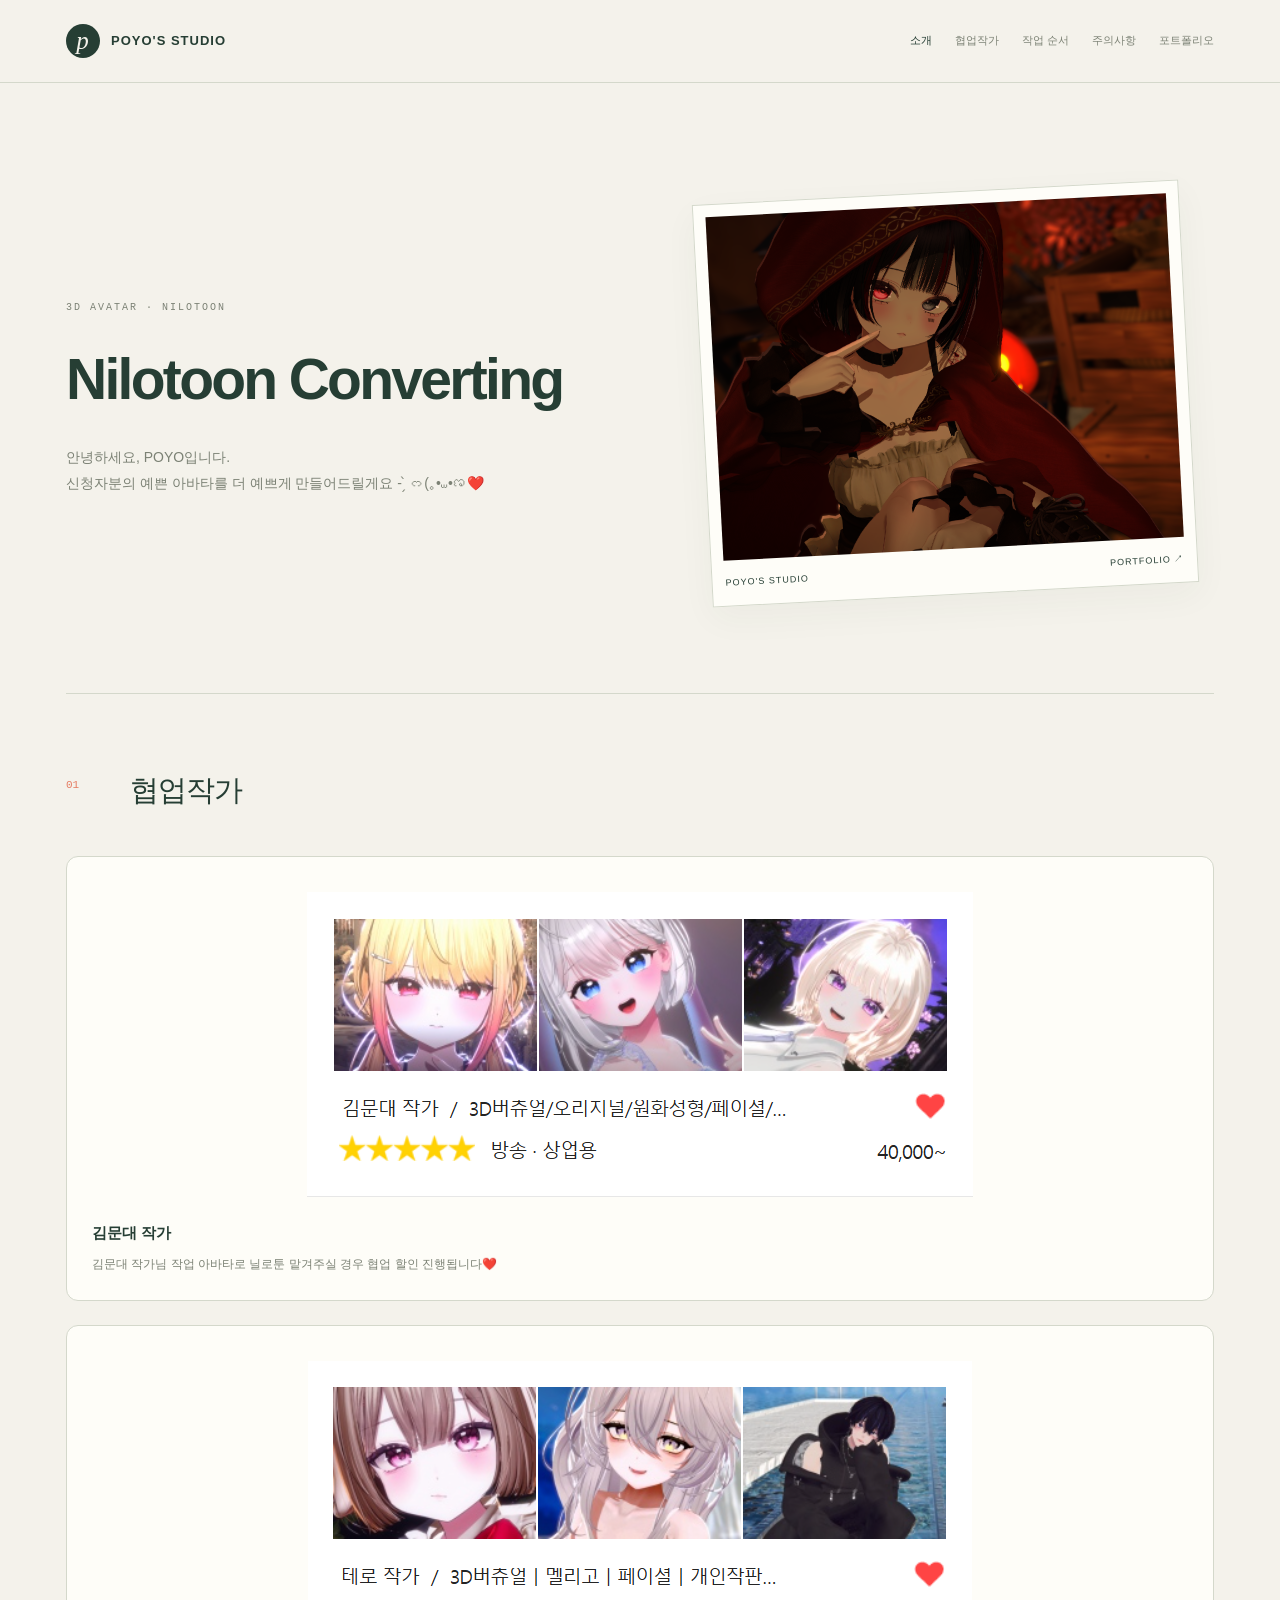
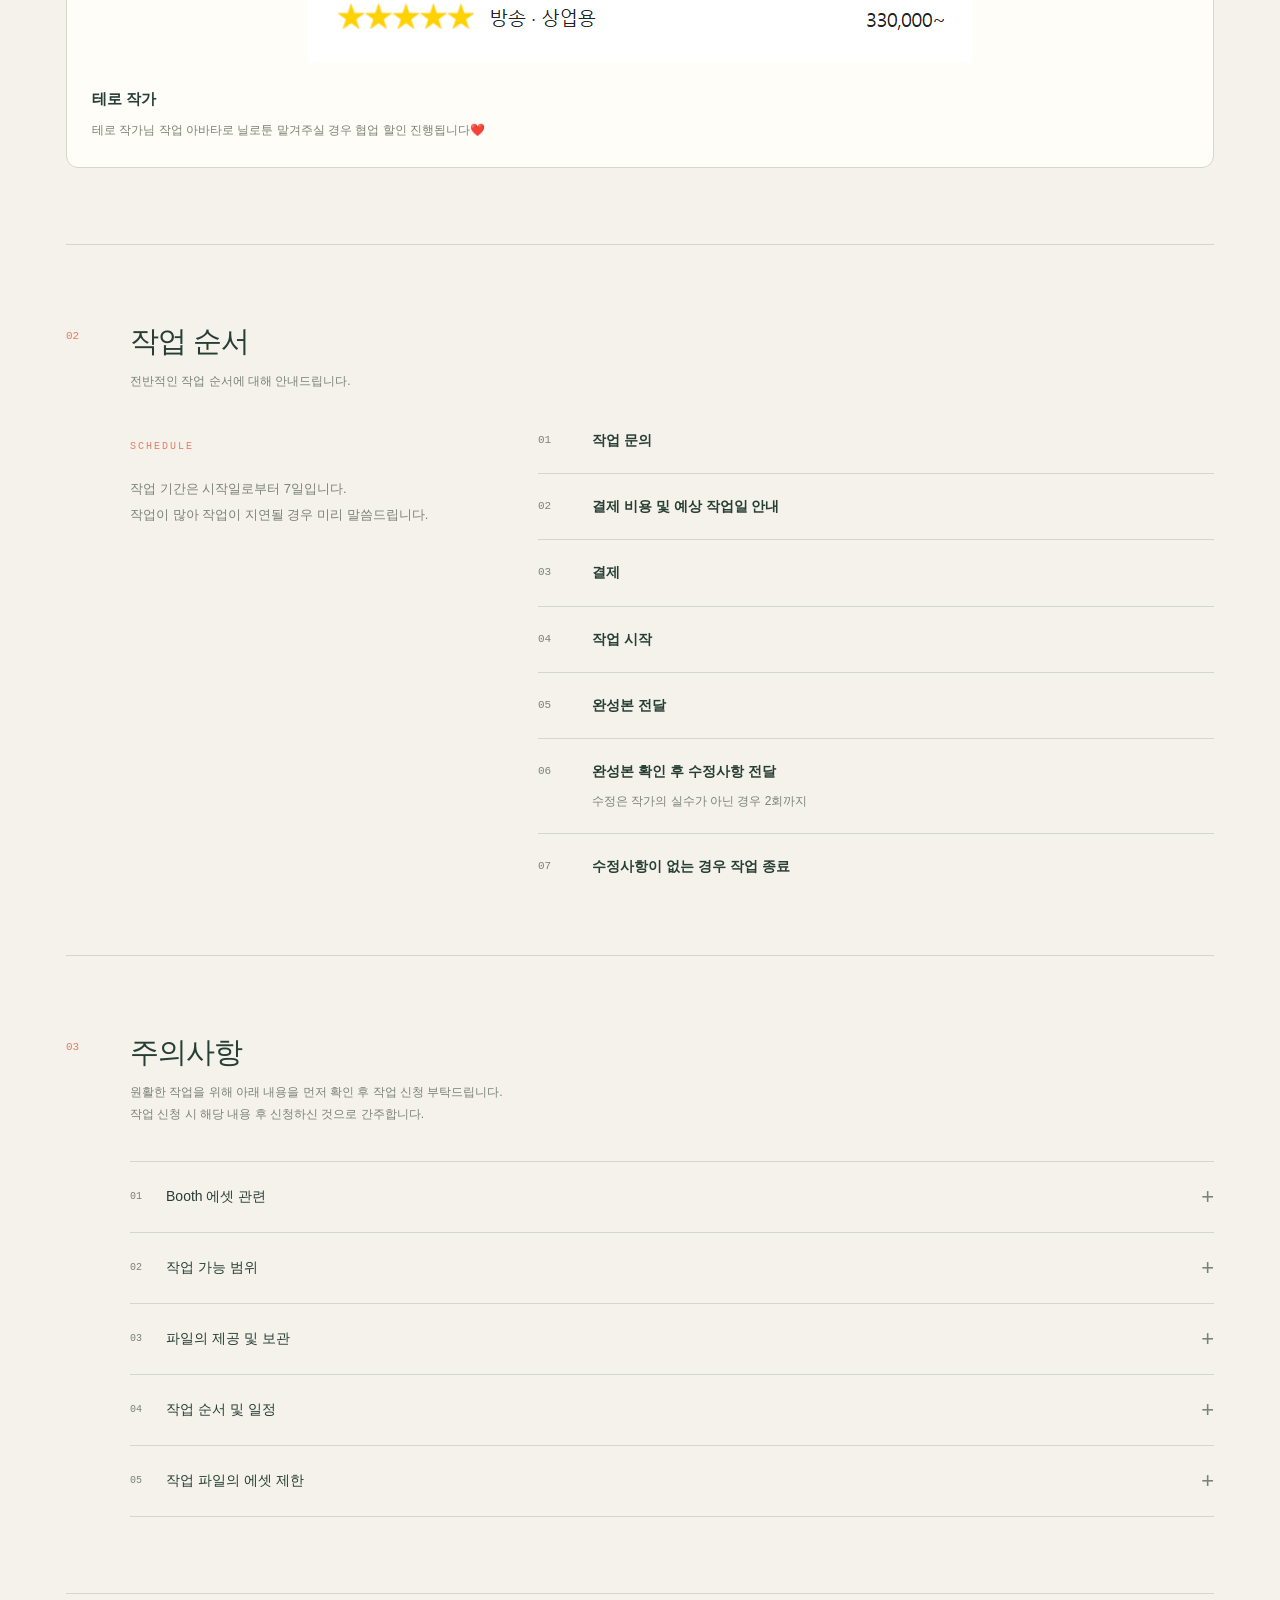
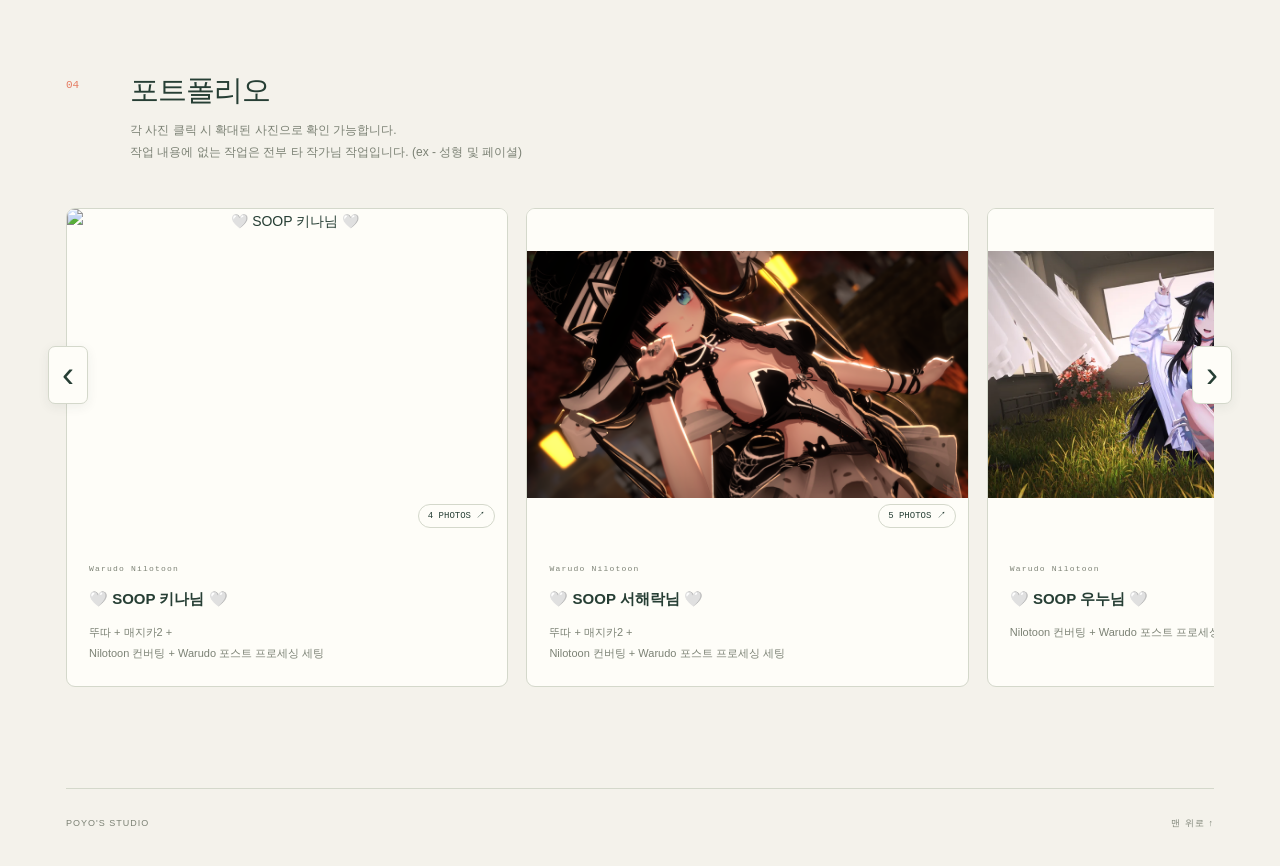
==== commission/index.html @ 7491d65e "Update commission page and media" ====
<!doctype html><html lang="ko"><head><meta charset="utf-8"><meta name="viewport" content="width=device-width,initial-scale=1"><meta name="description" content="POYO 아바타 커미션 안내 · 작업 순서, 포트폴리오"><title>POYO · 커미션 안내</title><style>*{box-sizing:border-box}html{scroll-behavior:smooth;scroll-padding-top:105px}body{margin:0;background:var(--bg);color:var(--ink);font:14px/1.8 var(--body-font,Arial,'Malgun Gothic',sans-serif);word-break:keep-all}button,input,textarea,select{font:inherit;color:inherit}button,a{-webkit-tap-highlight-color:transparent}button{cursor:pointer}button:disabled{opacity:.35;cursor:default}a{color:inherit;text-decoration:none}button:focus-visible,a:focus-visible,input:focus-visible{outline:2px solid var(--accent);outline-offset:4px}button{border:0}h1,h2,h3,p{margin:0}img{max-width:100%;display:block}::selection{background:var(--soft)}.wrap{max-width:1220px;margin:auto;padding:0 36px}.site-top{position:sticky;top:0;z-index:20;background:var(--bg);border-bottom:1px solid var(--line)}.top-inner{display:flex;align-items:center;justify-content:space-between;gap:24px;min-height:82px}.brand{display:flex;gap:11px;align-items:center;font-size:13px;letter-spacing:1px;font-weight:700;white-space:nowrap}.brand-mark{font:italic 25px Georgia,serif;display:grid;place-items:center;width:34px;height:34px;background:var(--ink);color:var(--bg);border-radius:50%}.site-nav{display:flex;gap:23px;align-items:center;font-size:11px}.site-nav a{color:var(--muted);transition:color .2s;white-space:nowrap}.site-nav a.active,.site-nav a:hover{color:var(--ink)}.nav-contact{display:flex;align-items:center;gap:18px;font-size:11px}.nav-contact:after{content:'↗';color:var(--accent)}.hero{padding:76px 0 55px;display:grid;grid-template-columns:1.12fr 1fr;gap:62px;align-items:center;min-height:610px}.eyebrow,.tiny{font:10px/1.6 monospace;letter-spacing:2px;text-transform:uppercase}.eyebrow{color:var(--muted)}.hero h1{font-family:var(--heading-font,Arial,'Malgun Gothic',sans-serif);font-size:clamp(34px,4.5vw,57px);line-height:1.32;letter-spacing:-2.7px;font-weight:600;white-space:pre-wrap;margin:26px 0}.hero-intro{font-size:14px;white-space:pre-wrap;color:var(--muted);line-height:1.9}.hero-actions{display:flex;gap:12px;align-items:center;margin-top:30px;flex-wrap:wrap}.btn{border-radius:6px;padding:13px 20px;display:inline-flex;align-items:center;justify-content:center;gap:26px;font-size:12px;border:1px solid var(--ink);line-height:1.6;transition:transform .2s,background .2s}.btn:hover{transform:translateY(-2px)}.btn-main{background:var(--ink);color:var(--surface)}.btn-light{background:transparent}.text-link{font-size:12px;border-bottom:1px solid var(--line);padding:7px 0}.hero-visual{position:relative;padding:20px 25px 30px 0}.hero-photo{border:1px solid var(--line);padding:12px;background:var(--surface);transform:rotate(-3deg);box-shadow:0 12px 35px #263e340b}.hero-photo img{width:100%;aspect-ratio:1.34;object-fit:cover}.hero-photo>div{display:flex;justify-content:space-between;font-size:9px;letter-spacing:1px;padding:14px 1px 2px;gap:15px}.hero-photo>div span{overflow:hidden;white-space:nowrap;text-overflow:ellipsis;max-width:78%}.hero-stamp{position:absolute;right:0;bottom:3px;background:var(--soft);border:1px solid var(--line);border-radius:50%;height:92px;width:92px;display:grid;place-content:center;text-align:center;transform:rotate(10deg);font:10px/1.8 monospace;letter-spacing:1px}.status{display:inline-flex;align-items:center;gap:8px;background:var(--surface);border:1px solid var(--line);border-radius:30px;font-size:10px;padding:7px 13px;margin-bottom:21px}.status:before{content:'';width:5px;height:5px;border-radius:50%;background:var(--accent)}.hello-note{display:flex;justify-content:space-between;gap:38px;align-items:start;border-top:1px solid var(--line);padding:25px 0 36px}.hello-note span{color:var(--accent);font:italic 24px Georgia,serif}.hello-note p{white-space:pre-wrap;max-width:650px;color:var(--muted);font-size:12px}.page-section{padding:76px 0;border-top:1px solid var(--line);scroll-margin-top:0}.section-heading{display:flex;align-items:start;gap:32px;justify-content:space-between;margin-bottom:35px}.section-no{color:var(--accent);min-width:32px;padding-top:6px;font:11px/1.8 monospace}.section-title{flex:1}.section-title h2{font:500 29px/1.4 var(--heading-font,Arial,'Malgun Gothic',sans-serif);letter-spacing:-1.1px;white-space:pre-wrap}.section-title p{font-size:12px;color:var(--muted);margin-top:10px;white-space:pre-wrap}.schedule-layout{display:grid;grid-template-columns:.8fr 1.6fr;gap:70px;padding-left:64px}.schedule-note{white-space:pre-wrap;font-size:13px;line-height:2;color:var(--muted);padding:10px 0}.schedule-note:before{content:'SCHEDULE';display:block;font:10px/1.8 monospace;letter-spacing:2px;color:var(--accent);margin-bottom:20px}.process-list{list-style:none;padding:0;margin:0;counter-reset:steps}.process-list li{display:grid;grid-template-columns:34px 1fr;gap:20px;padding:20px 0;border-bottom:1px solid var(--line)}.process-list li:first-child{padding-top:0}.process-list li:last-child{border-bottom:0;padding-bottom:0}.process-list .step-num{font:11px/1.9 monospace;color:var(--muted);padding-top:2px}.process-list h3{font-size:14px;font-weight:600;white-space:pre-wrap}.process-list p{white-space:pre-wrap;font-size:12px;color:var(--muted);margin-top:7px}.notice-list{padding-left:64px}.notice{border-bottom:1px solid var(--line)}.notice:first-child{border-top:1px solid var(--line)}.notice summary{cursor:pointer;display:flex;align-items:center;gap:24px;list-style:none;padding:22px 0;font-size:14px}.notice summary::-webkit-details-marker{display:none}.notice summary:after{content:'+';font:300 22px Arial;margin-left:auto;color:var(--muted)}.notice[open] summary:after{content:'−'}.notice summary span{font:10px monospace;color:var(--muted)}.notice p{white-space:pre-wrap;padding:0 40px 23px 42px;line-height:2;font-size:12px;color:var(--muted)}.works-controls{display:flex;gap:8px;align-items:center;margin-top:6px}.icon-button{display:grid;place-items:center;width:39px;height:39px;border-radius:50%;border:1px solid var(--line);background:transparent;font-size:18px}.icon-button:hover{background:var(--soft)}.works-track{display:grid;grid-auto-flow:column;grid-auto-columns:calc((100% - 36px)/2.5);gap:18px;overflow-x:auto;padding:10px 3px 25px;scroll-snap-type:x mandatory;scrollbar-width:thin}.work-card{background:var(--surface);border:1px solid var(--line);border-radius:9px;overflow:hidden;min-width:0;scroll-snap-align:start;transition:transform .25s,box-shadow .25s}.work-card:hover{transform:translateY(-3px);box-shadow:0 5px 24px #263e3418}.work-media{padding:0;background:var(--surface);width:100%;display:block;position:relative;overflow:hidden}.work-media img{width:100%;aspect-ratio:4/3;object-fit:contain;transition:transform .3s}.work-media:hover img{transform:scale(1.025)}.photo-count{position:absolute;right:12px;bottom:12px;padding:3px 9px;background:var(--surface);border:1px solid var(--line);border-radius:20px;font:9px/1.8 monospace}.work-placeholder{aspect-ratio:4/3;display:grid;place-content:center;border-bottom:1px solid var(--line);background:var(--soft);font:italic 50px Georgia;color:var(--ink)}.work-copy{padding:22px}.work-tag{font:8px/1.8 monospace;letter-spacing:1.2px;color:var(--muted);margin-bottom:11px;white-space:pre-wrap}.work-copy h3{font-size:15px;font-weight:600;line-height:1.65;white-space:pre-wrap}.work-copy p{font-size:11px;line-height:1.9;white-space:pre-wrap;color:var(--muted);margin-top:10px}.work-copy a{display:inline-block;margin-top:17px;font-size:11px;border-bottom:1px solid var(--line)}.empty-work{padding:55px 20px;text-align:center;grid-column:1/-1;color:var(--muted);border:1px dashed var(--line);border-radius:10px}.quote-shell{display:grid;grid-template-columns:1.3fr .85fr;gap:35px;align-items:start}.quote-options{background:var(--surface);border:1px solid var(--line);border-radius:12px;overflow:hidden}.quote-modes{display:flex;gap:8px;padding:22px;border-bottom:1px solid var(--line);flex-wrap:wrap}.mode{padding:8px 13px;font-size:11px;border:1px solid var(--line);border-radius:30px;background:transparent}.mode.active{background:var(--soft);border-color:var(--ink)}.quote-group{padding:22px}.quote-group+.quote-group{border-top:1px solid var(--line)}.quote-group h3{font-size:10px;color:var(--muted);font-weight:500;letter-spacing:1px;margin-bottom:16px}.quote-row{display:grid;grid-template-columns:1fr 92px 95px;gap:16px;align-items:center;padding:16px 0;border-bottom:1px solid var(--line)}.quote-row:last-child{border:0;padding-bottom:0}.quote-row:first-of-type{padding-top:0}.quote-item-title{font-size:12px;font-weight:600}.quote-item-note{font-size:10px;line-height:1.7;color:var(--muted);white-space:pre-wrap;margin-top:4px}.quote-unit{font-size:10px;color:var(--muted);margin-top:3px}.counter{display:flex;border:1px solid var(--line);border-radius:5px;min-height:32px;overflow:hidden}.counter button{width:29px;padding:0;background:transparent}.counter input{border:0;background:transparent;min-width:0;width:34px;text-align:center;font-size:11px;padding:0;-moz-appearance:textfield}.counter input::-webkit-inner-spin-button,.counter input::-webkit-outer-spin-button{-webkit-appearance:none;margin:0}.row-amount{font-size:11px;text-align:right;font-weight:500}.quote-result{position:sticky;top:115px}.estimate-card{background:var(--ink);color:var(--surface);padding:30px;border-radius:12px}.estimate-top{display:flex;justify-content:space-between;gap:16px;border-bottom:1px solid #fefdf82b;padding-bottom:20px;margin-bottom:24px}.estimate-top .tiny{font-size:9px}.estimate-top span:not(.tiny):last-child{font:italic 17px Georgia;color:var(--soft)}.estimate-label{font-size:11px;opacity:.7}.estimate-total{font-size:32px;line-height:1.6;letter-spacing:-1px;margin:8px 0 20px;overflow-wrap:anywhere}.estimate-lines{border-top:1px solid #fefdf82b;padding-top:18px;font-size:10px}.estimate-line{display:flex;justify-content:space-between;gap:20px;margin-bottom:11px}.estimate-line span:first-child{opacity:.7}.estimate-placeholder{font-size:11px;line-height:1.9;opacity:.65}.quote-notice{display:flex;gap:12px;font-size:10px;line-height:1.9;color:var(--muted);white-space:pre-wrap;margin:18px 2px}.quote-notice:before{content:'i';font:italic 22px Georgia;color:var(--accent)}.quote-actions{display:flex;flex-wrap:wrap;gap:9px}.quote-actions .btn{font-size:11px;gap:18px}.footer{border-top:1px solid var(--line);display:flex;justify-content:space-between;align-items:center;gap:25px;flex-wrap:wrap;padding:26px 0 35px;font-size:9px;letter-spacing:1px;color:var(--muted);white-space:pre-wrap}.footer a{margin-left:auto}.toast{position:fixed;bottom:25px;left:50%;transform:translateX(-50%);max-width:90vw;background:var(--ink);color:var(--surface);padding:12px 19px;border-radius:8px;font-size:12px;box-shadow:0 10px 25px #0002;z-index:100}.toast[hidden]{display:none}dialog{border:1px solid var(--line);background:var(--surface);color:var(--ink);border-radius:13px;max-width:min(1000px,94vw);padding:22px}dialog::backdrop{background:#162c25b3}.gallery-top{display:flex;justify-content:space-between;align-items:center;gap:20px;margin-bottom:15px}.gallery-top strong{font-size:13px}.gallery-image{max-height:72vh;max-width:85vw;object-fit:contain;margin:auto}.gallery-bottom{display:flex;align-items:center;justify-content:space-between;gap:25px;margin-top:15px;font-size:11px}.gallery-caption{white-space:pre-wrap;color:var(--muted);max-height:120px;overflow:auto;margin-top:15px;font-size:12px}.copy-area{width:min(600px,75vw);min-height:280px;display:block;border:1px solid var(--line);background:var(--surface);padding:12px;font-size:12px;line-height:1.8;margin:17px 0;resize:vertical}*{scrollbar-width:thin;scrollbar-color:#939b8b transparent}::-webkit-scrollbar{width:7px;height:7px}::-webkit-scrollbar-track{background:transparent}::-webkit-scrollbar-thumb{background:#939b8b;border-radius:10px}::-webkit-scrollbar-button{display:none;width:0;height:0}@media(min-width:1450px){.wrap{max-width:1280px}}@media(max-width:1000px){.site-nav{gap:15px}.nav-contact{display:none}.hero{gap:30px;min-height:530px}.hero h1{font-size:39px}.schedule-layout{gap:35px}.quote-shell{grid-template-columns:1.3fr 1fr;gap:22px}.estimate-card{padding:23px}.quote-row{grid-template-columns:1fr 86px;gap:10px}.row-amount{grid-column:2}.quote-item{grid-row:span 2}.quote-modes{padding:18px}.quote-group{padding:18px}.section-title h2{font-size:26px}}@media(max-width:700px){html{scroll-padding-top:118px}.wrap{padding:0 22px}.top-inner{flex-wrap:wrap;gap:13px;min-height:99px;padding-top:15px;padding-bottom:12px}.brand{font-size:11px}.brand-mark{width:27px;height:27px;font-size:22px}.site-nav{order:2;width:100%;overflow:auto;gap:24px;font-size:10px;padding:0 0 2px}.hero{grid-template-columns:1fr;gap:30px;padding:43px 0 28px;min-height:0}.hero h1{font-size:38px;letter-spacing:-1.9px;margin:19px 0}.hero-intro{font-size:12px}.hero-actions{margin-top:23px}.hero-visual{max-width:430px;width:100%;margin:0 auto;padding:15px 18px 23px 7px}.hero-photo{transform:rotate(-2deg)}.hero-stamp{width:73px;height:73px;font-size:8px}.hello-note{gap:20px;padding:23px 0 31px}.hello-note p{font-size:11px}.page-section{padding:43px 0;scroll-margin-top:0}.section-heading{gap:15px;margin-bottom:25px}.section-no{font-size:10px;min-width:20px}.section-title h2{font-size:24px;letter-spacing:-.8px}.section-title p{font-size:11px}.schedule-layout{grid-template-columns:1fr;gap:23px;padding-left:35px}.schedule-note{font-size:11px;padding:0}.schedule-note:before{margin-bottom:9px;font-size:9px}.process-list li{gap:8px;padding:16px 0}.process-list h3{font-size:12px}.process-list p{font-size:11px}.notice-list{padding-left:0}.notice summary{font-size:12px;padding:18px 0;gap:15px}.notice p{padding-left:31px;font-size:11px}.works-track{grid-auto-columns:82%;gap:13px;padding-bottom:20px}.works-controls{gap:5px}.works-controls .icon-button{width:30px;height:30px;font-size:14px}.work-copy{padding:18px}.work-copy h3{font-size:14px}.quote-shell{grid-template-columns:1fr}.quote-result{position:static}.quote-row{grid-template-columns:1fr 82px 75px;gap:10px}.row-amount{grid-column:auto;grid-row:auto;font-size:10px}.quote-item{grid-row:auto}.quote-item-title{font-size:11px}.quote-item-note,.quote-unit{font-size:9px}.counter{min-height:30px}.counter button{width:25px}.counter input{width:29px}.quote-modes{padding:15px;gap:6px}.mode{font-size:10px;padding:7px 11px}.estimate-total{font-size:31px}.quote-actions .btn{flex:1}.footer{font-size:8px;letter-spacing:.3px;gap:12px}.footer a{margin-left:0}.gallery-image{max-height:65vh}.gallery-top strong{font-size:11px}.copy-area{width:76vw}}@media(prefers-reduced-motion:reduce){html{scroll-behavior:auto}*{transition:none!important;animation:none!important}}

.hero-photo>div .hero-portfolio-link{font:inherit;white-space:nowrap;border-bottom:1px solid transparent}.hero-portfolio-link:hover{color:var(--accent);border-color:var(--accent)}.collaborators-list{display:grid;gap:24px}.collaborator-card{border:1px solid var(--line);border-radius:12px;background:var(--surface);padding:25px}.collaborator-media{display:flex;justify-content:center;align-items:center;padding:10px 18px 22px}.collaborator-link,.collaborator-static{display:block;width:fit-content;max-width:100%;border-radius:4px}.collaborator-link{transition:transform .25s,box-shadow .25s}.collaborator-link img,.collaborator-static img{display:block;width:auto;max-width:100%;height:auto}.collaborator-link:hover,.collaborator-link:focus-visible{transform:scale(1.015);box-shadow:0 0 27px color-mix(in srgb,var(--accent) 32%,transparent)}.collaborator-copy h3{font-size:15px;white-space:pre-wrap}.collaborator-copy p{font-size:12px;white-space:pre-wrap;color:var(--muted);margin-top:8px}.works-stage{position:relative}.works-edge{position:absolute;z-index:4;top:34%;transform:translateY(-50%);width:40px;height:58px;border:1px solid var(--line);border-radius:7px;background:var(--surface);color:var(--ink);font-size:36px;line-height:1;box-shadow:0 3px 12px #263e3412}.works-edge.previous{left:-18px}.works-edge.next{right:-18px}.works-edge:hover{background:var(--soft)}.works-edge:disabled{visibility:hidden}@media(max-width:700px){.collaborator-card{padding:18px}.collaborator-media{padding:5px 6px 18px}.works-edge{width:29px;height:46px;font-size:28px}.works-edge.previous{left:-12px}.works-edge.next{right:-12px}}

.works-edge{top:var(--works-arrow-top,34%)}
</style></head><body><div id="app"></div><script type="application/json" id="app-config">{"config":{"kind":"poyo-commission-v1","projectId":"poyo-commission-studio-20261025","modifiedAt":1792955223996,"brand":"POYO'S STUDIO","theme":{"background":"#F4F2EB","surface":"#FEFDF8","ink":"#263E34","muted":"#7C8275","accent":"#E57D63","line":"#D4D8CB","soft":"#E3EACD","headingFont":"","bodyFont":""},"hero":{"eyebrow":"3D AVATAR · NILOTOON","status":"커미션 안내","title":"Nilotoon Converting","intro":"안녕하세요, POYO입니다.\n신청자분의 예쁜 아바타를 더 예쁘게 만들어드릴게요 - ̗̀ ෆ‎‎‎(｡•⩊•ಣ❤️","bio":"Warudo · Meligo를 위한 닐로툰 컨버팅 작업을 진행합니다.\n작업 예시와 안내를 살펴보고, 필요한 작업의 예상 견적을 확인해 주세요.","contactLabel":"작업 문의하기","contactUrl":"","featuredWork":"work-0","stamp":"POYO\nSTUDIO","greetingLabel":"hello,","image":{"src":"assets/poyo-commission-studio-20261025/5db998331e564227a9124d00c8503841c415a00d.png","alt":"5.png","caption":"POYO'S STUDIO"}},"sectionOrder":["collaborators","schedule","notes","works"],"sections":{"hello":{"nav":"소개"},"schedule":{"nav":"작업 순서","title":"작업 순서","intro":"전반적인 작업 순서에 대해 안내드립니다."},"notes":{"nav":"주의사항","title":"주의사항","intro":"원활한 작업을 위해 아래 내용을 먼저 확인 후 작업 신청 부탁드립니다.\n작업 신청 시 해당 내용 후 신청하신 것으로 간주합니다."},"works":{"nav":"포트폴리오","title":"포트폴리오","intro":"각 사진 클릭 시 확대된 사진으로 확인 가능합니다.\n작업 내용에 없는 작업은 전부 타 작가님 작업입니다. (ex - 성형 및 페이셜)"},"estimate":{"nav":"간이 견적","title":"어떤 작업을 생각하고 계신가요?","intro":"필요한 작업과 수량을 골라 예상 금액을 가볍게 확인해 보세요."},"collaborators":{"nav":"협업작가","title":"협업작가","intro":""}},"schedule":{"note":"작업 기간은 시작일로부터 7일입니다.\n작업이 많아 작업이 지연될 경우 미리 말씀드립니다.","steps":[{"id":"step-0","title":"작업 문의","text":""},{"id":"step-1","title":"결제 비용 및 예상 작업일 안내","text":""},{"id":"step-2","title":"결제","text":""},{"id":"step-3","title":"작업 시작","text":""},{"id":"step-4","title":"완성본 전달","text":""},{"id":"step-5","title":"완성본 확인 후 수정사항 전달","text":"수정은 작가의 실수가 아닌 경우 2회까지"},{"id":"step-6","title":"수정사항이 없는 경우 작업 종료","text":""}]},"notes":[{"id":"note-0","title":"Booth 에셋 관련","text":"본 작업은 사용하는 모든 Booth 에셋을 신청자와 작업자 모두 소유하는 것을 원칙으로 진행합니다.\n따라서, 작업자가 보유중이지 않은 에셋으로 작업 요청 시 본인용 에셋을 구매 후 작업자용 에셋도 Booth 기프트로 전달주셔야 합니다.\n작업 신청 시 사용할 에셋의 상업적 이용, 2차 가공 및 수정, 스트리밍 방송에서의 사용 가능 여부를 직접 확인 후 신청부탁드립니다.\n이용 약관을 확인하지 않아 발생되는 모든 책임은 신청자에게 있습니다.","open":false},{"id":"note-1","title":"작업 가능 범위","text":"현재 아바타 성형 및 페이셜 작업은 별도로 진행하지 않습니다.\n성형 및 페이셜 작업이 끝난 완성된 아바타가 있으신 경우에만 신청 부탁드립니다.","open":false},{"id":"note-2","title":"파일의 제공 및 보관","text":"작업 파일은 기본적으로 작업 종료일로부터 별도 안내없이 한달간 보관 후 삭제합니다.\n추가 작업을 원하시는 경우 반드시 미리 말씀부탁드립니다.","open":false},{"id":"note-f2174684-030f-4b47-998d-e54b4ede866f","title":"작업 순서 및 일정","text":"작업은 문의 순서대로가 아닌 결제 순서대로 진행합니다.\n작업 중 답변이 24시간 이상 지연될 경우 다음 신청자 작업부터 진행 및 완료 일정이 지연될 수 있습니다.","open":false},{"id":"note-3d5a1238-556f-4bde-9015-0ccef5fb9cce","title":"작업 파일의 에셋 제한","text":"기본적으로 한 파일 당 헤어 / 의상 각각 3개까지만 작업합니다.\n요청주실 경우 초과 작업도 가능하나, 아래의 사항이 적용됩니다.\n\n- 신청자의 요청으로 한 파일에 작업되는 에셋의 개수를 늘려 발생되는 버벅임은 해결해드리지 않습니다.\n- 이로 인한 파일 분리 요청 시 분리 작업 추가금이 발생됩니다.","open":false}],"works":[{"id":"work-9c4ecdec-ccfc-4c7f-96ef-f5571b2c82fa","title":"🤍 SOOP 키나님 🤍","tag":"Warudo Nilotoon","text":"뚜따 + 매지카2 +\nNilotoon 컨버팅 + Warudo 포스트 프로세싱 세팅","url":"","media":[{"id":"media-4a0b7b52-9a91-4844-a946-43989336837c","src":"assets/poyo-commission-studio-20261025/f00f0979a5218625ef740a4a695dbbd0e89c5d77.png","alt":"🤍 SOOP 키나님 🤍"},{"id":"media-2259282c-cbd4-4be2-9d76-e2f29e4591e0","src":"assets/poyo-commission-studio-20261025/f5615eab932cbfb13447a81a20d180fa1e9dd885.png","alt":"🤍 SOOP 키나님 🤍"},{"id":"media-c6068a03-18ef-4bd7-99d4-d3a72db5c9e1","src":"assets/poyo-commission-studio-20261025/ce7b7a64d53e5eae1f9467a660416a4b34e32ba6.png","alt":"🤍 SOOP 키나님 🤍"},{"id":"media-406ae3e0-964d-4c1c-ad54-77d0d1ed559e","src":"assets/poyo-commission-studio-20261025/f343ecd13a3b3869a1a23ed3c62b172749a54104.png","alt":"🤍 SOOP 키나님 🤍"}]},{"id":"work-2","title":"🤍 SOOP 서해락님 🤍","text":"뚜따 + 매지카2 +\nNilotoon 컨버팅 + Warudo 포스트 프로세싱 세팅","tag":"Warudo Nilotoon","url":"","media":[{"id":"media-041f1fdd-8c62-4fe9-b16d-014f47e5eee2","src":"assets/poyo-commission-studio-20261025/4880bcdae8663f00c24a791655986ce7ccf23dd8.png","alt":"1024_서해락_05"},{"id":"media-ab8011e6-5793-4677-aabd-2d674998c4ec","src":"assets/poyo-commission-studio-20261025/15021abbd805ca3d5ccca228e8c77879c7394517.png","alt":"1024_서해락_01"},{"id":"media-0c8ae631-7713-4823-a702-c1df595f3b87","src":"assets/poyo-commission-studio-20261025/2662922df0f913a040060c356fd38a7017a8b001.png","alt":"1024_서해락_02"},{"id":"media-9c6fe59b-3d64-4216-83bc-deed3eac4994","src":"assets/poyo-commission-studio-20261025/51147f4e807beb9777307d4ef7717bb84cb8509b.png","alt":"1024_서해락_03"},{"id":"media-69a512bd-baa6-46b8-810a-29d83cc77e6a","src":"assets/poyo-commission-studio-20261025/c6050ada360bbc2bad196c7d87a1637a7f10325d.png","alt":"1024_서해락_04"}]},{"id":"work-1","title":"🤍 SOOP 우누님 🤍","text":"Nilotoon 컨버팅 + Warudo 포스트 프로세싱 세팅","tag":"Warudo Nilotoon","url":"","media":[{"id":"media-1-0","src":"assets/poyo-commission-studio-20261025/3fc1253b7fc194b39f4c1cdbbd02a69953042a71.webp","alt":"🤍 SOOP 우누님 🤍"},{"id":"media-1-1","src":"assets/poyo-commission-studio-20261025/ba23d592b30d4a1fe9fdb9e40369201061b1bf88.webp","alt":"🤍 SOOP 우누님 🤍"},{"id":"media-1-2","src":"assets/poyo-commission-studio-20261025/99332fd2b0eeb8e45996a05f71c8d6521e82b226.webp","alt":"🤍 SOOP 우누님 🤍"},{"id":"media-1-3","src":"assets/poyo-commission-studio-20261025/cb8abda182b0f0a4ccc4d210ddfb0eac8ba4ed2f.webp","alt":"🤍 SOOP 우누님 🤍"}]},{"id":"work-0","title":"🤍 404 작가 샘플용 🤍","text":"Nilotoon 컨버팅 + Warudo 포스트 프로세싱 세팅\n성형 및 페이셜은 협업작가 테로님❤️","tag":"NILOTOON / AVATAR","url":"","media":[{"id":"media-0-0","src":"assets/poyo-commission-studio-20261025/41b61974dad57d9c995505a8d43f5671d3ad0d48.webp","alt":"🤍 404 작가 샘플용 🤍"},{"id":"media-0-1","src":"assets/poyo-commission-studio-20261025/4ce5f51383d99afb7d5f71a62015f739c3fe4666.webp","alt":"🤍 404 작가 샘플용 🤍"},{"id":"media-0-2","src":"assets/poyo-commission-studio-20261025/0ed0a7b4fc84c49030be2dda5fd76c8addaca7be.webp","alt":"🤍 404 작가 샘플용 🤍"},{"id":"media-0-3","src":"assets/poyo-commission-studio-20261025/921bfd93e4c8c0e1b4bd44a54a0f7ac99da7a179.webp","alt":"🤍 404 작가 샘플용 🤍"}]},{"id":"work-6a89f9c8-1f15-49fa-96ed-0235a63f2894","title":"🤍 SOOP 나리님 🤍","tag":"Warudo Nilotoon","text":"Nilotoon 컨버팅 + Warudo 포스트 프로세싱 세팅","url":"","media":[{"id":"media-f8f3d8df-da98-4c59-818b-d4807194059d","src":"assets/poyo-commission-studio-20261025/2bfb99aea9144cbbcaf184791f4624abae9b8543.png","alt":"🤍 SOOP 나리님 🤍"},{"id":"media-d063a367-cad2-4100-a79c-c5ac38384b9a","src":"assets/poyo-commission-studio-20261025/5d4ec9af2493d9a7de35e18837f3580655a63196.png","alt":"🤍 SOOP 나리님 🤍"}]}],"quote":{"baseLabel":"최초 아바타 세팅","basePrice":100000,"notice":"본 견적은 선택한 작업을 기준으로 정리됩니다. 확인이 필요한 금액과 세부 작업 범위는 문의 시 안내드려요.","firstLabel":"처음 의뢰해요","returnLabel":"같은 아바타로 재의뢰해요","detailUrl":"../nilotoon-estimate/index.html","returnUrl":"../nilotoon-estimate-returning/index.html","groups":[{"id":"group-basic","title":"작업 옵션","items":[{"id":"item-0","label":"헤어","description":"","unit":"개","price":40000},{"id":"item-1","label":"의상","description":"","unit":"개","price":50000},{"id":"item-2","label":"액세서리","description":"","unit":"개","price":30000},{"id":"item-3","label":"Warudo 포스트 프로세싱 추가","description":"","unit":"개","price":20000}]}]},"footer":"POYO’S STUDIO · AVATAR COMMISSION","footerNote":"당신의 다음 장면을 함께합니다.","paletteRestoreVersion":"cream-green-restore-20261026-01","collaborators":[{"id":"collaborator-0","title":"김문대 작가","text":"김문대 작가님 작업 아바타로 닐로툰 맡겨주실 경우 협업 할인 진행됩니다❤️","url":"https://artmug.kr/index.php?channel=view&uid=53736","image":{"src":"assets/poyo-commission-studio-20261025/8f01c6fe95299b0040be51b0e9492538202a57f8.png","alt":"김문대 작가님 작업 아바타로 닐로툰 맡겨주실 경우 협업 할인 진행됩니다❤️"}},{"id":"collaborator-1","title":"테로 작가","text":"테로 작가님 작업 아바타로 닐로툰 맡겨주실 경우 협업 할인 진행됩니다❤️","url":"https://artmug.kr/index.php?channel=view&uid=54213","image":{"src":"assets/poyo-commission-studio-20261025/9a957e3453a513c6b2db607c0c7e6bc49bb50339.png","alt":"테로 작가님 작업 아바타로 닐로툰 맡겨주실 경우 협업 할인 진행됩니다❤️"}}]},"preview":null}</script><script>(function commissionPage(){
'use strict';
const B=JSON.parse(document.getElementById('app-config').textContent),C=B.config,preview=B.preview||null,$=s=>document.querySelector(s),esc=v=>String(v??'').replace(/[&<>"']/g,c=>({'&':'&amp;','<':'&lt;','>':'&gt;','"':'&quot;',"'":'&#39;'}[c]));
function link(value){const v=String(value||'').trim();if(/^https?:\/\//i.test(v))return v;if(v&&!/^[a-z][a-z\d+.-]*:|^\/\//i.test(v))return v;return '';}
function mediaSrc(v){if(typeof v==='string'&&/^(?:\.\/)?assets\/[a-z0-9_./%-]+$/i.test(v)&&!v.split('/').includes('..'))return v;return /^data:image\/(png|jpeg|jpg|webp|gif|avif);base64,[a-z\d+/=\s]+$/i.test(v||'')?v:/^https?:\/\//i.test(v||'')?v:'';}
function font(source,alias){source=String(source||'').trim();if(!source)return {css:'',family:''};if(/^https:\/\/[^\s"'<>]+\.(woff2?|ttf|otf)(\?[^\s"'<>]*)?$/i.test(source))return {css:'@font-face{font-family:'+alias+';src:url("'+source+'");font-display:swap}',family:alias};const rules=(source.match(/@font-face\s*\{[^{}]*\}/gi)||[]).filter(x=>!/@import|expression|javascript:/i.test(x));const m=rules[0]?.match(/font-family\s*:\s*(['"]?)([^;'"}]+)\1/i);return {css:rules.join('\n'),family:m?m[2].trim().replace(/[^\p{L}\p{N} _-]/gu,''):''};}
const theme=C.theme,style=document.createElement('style');let css=':root{';for(const [variable,key]of Object.entries({bg:'background',surface:'surface',ink:'ink',muted:'muted',accent:'accent',line:'line',soft:'soft'}))if(/^#[\da-f]{6}$/i.test(theme[key]||''))css+='--'+variable+':'+theme[key]+';';const heading=font(theme.headingFont,'CommissionHeading'),body=font(theme.bodyFont,'CommissionBody');css+='--heading-font:'+(heading.family?JSON.stringify(heading.family)+',':'')+'Arial,"Malgun Gothic",sans-serif;--body-font:'+(body.family?JSON.stringify(body.family)+',':'')+'Arial,"Malgun Gothic",sans-serif;}';style.textContent=css+heading.css+body.css;document.head.append(style);document.title=C.brand+' · 커미션 안내';
const order=(C.sectionOrder||['schedule','notes','works','estimate']).filter(id=>id!=='estimate'&&C.sections[id]);const state={mode:preview?.state?.mode==='return'?'return':'first',counts:{...(preview?.state?.counts||{})}};let toastTimer,gallery={work:null,index:0};
function money(v){return v===null?'확인 필요':Number(v).toLocaleString('ko-KR')+'원';}function price(v){return v!==''&&v!==null&&v!==undefined&&Number.isFinite(Number(v))?Number(v):null;}
function sectionHead(id,index,extra=''){const s=C.sections[id];return '<div class="section-heading"><span class="section-no">'+String(index+1).padStart(2,'0')+'</span><div class="section-title"><h2>'+esc(s.title)+'</h2><p>'+esc(s.intro)+'</p></div>'+extra+'</div>';}
function collaboratorsHtml(index){return '<section class="page-section" id="collaborators">'+sectionHead('collaborators',index)+'<div class="collaborators-list">'+(C.collaborators||[]).map(w=>'<article class="collaborator-card">'+(mediaSrc(w.image?.src)?'<div class="collaborator-media">'+(link(w.url)?'<a class="collaborator-link" href="'+esc(link(w.url))+'" target="_blank" rel="noopener" aria-label="'+esc(w.title)+' 페이지 열기">':'<span class="collaborator-static">')+'<img src="'+esc(mediaSrc(w.image.src))+'" alt="'+esc(w.image.alt||w.title)+'" loading="lazy">'+(link(w.url)?'</a>':'</span>')+'</div>':'')+'<div class="collaborator-copy"><h3>'+esc(w.title)+'</h3><p>'+esc(w.text)+'</p></div></article>').join('')+'</div></section>';}
function hero(){const work=C.works.find(w=>w.id===C.hero.featuredWork&&w.media.length)||C.works.find(w=>w.media.length),custom=mediaSrc(C.hero.image?.src),image=custom?C.hero.image:work?.media?.find(m=>mediaSrc(m.src)),caption=custom?(C.hero.image.caption||C.brand):(work?.title||C.brand);return '<section class="hero" id="hello"><div><p class="eyebrow">'+esc(C.hero.eyebrow)+'</p><h1>'+esc(C.hero.title)+'</h1><p class="hero-intro">'+esc(C.hero.intro)+'</p>'+(link(C.hero.contactUrl)?'<div class="hero-actions"><a class="text-link" href="'+esc(link(C.hero.contactUrl))+'" target="_blank" rel="noopener">'+esc(C.hero.contactLabel)+' ↗</a></div>':'')+'</div><div class="hero-visual"><div class="hero-photo">'+(image?'<img src="'+esc(mediaSrc(image.src))+'" alt="'+esc(image.alt||caption)+'" fetchpriority="high">':'<div class="work-placeholder">'+esc(C.brand)+'</div>')+'<div><span>'+esc(caption)+'</span><a class="hero-portfolio-link" href="#works">PORTFOLIO ↗</a></div></div>'+'</div></section>';}
function schedule(index){return '<section class="page-section" id="schedule">'+sectionHead('schedule',index)+'<div class="schedule-layout"><p class="schedule-note">'+esc(C.schedule.note)+'</p><ol class="process-list">'+C.schedule.steps.map((s,i)=>'<li><span class="step-num">'+String(i+1).padStart(2,'0')+'</span><div><h3>'+esc(s.title)+'</h3>'+(s.text?'<p>'+esc(s.text)+'</p>':'')+'</div></li>').join('')+'</ol></div></section>';}
function notes(index){return '<section class="page-section" id="notes">'+sectionHead('notes',index)+'<div class="notice-list">'+C.notes.map((n,i)=>'<details class="notice" '+(n.open?'open':'')+'><summary><span>'+String(i+1).padStart(2,'0')+'</span>'+esc(n.title)+'</summary><p>'+esc(n.text)+'</p></details>').join('')+'</div></section>';}
function works(index){return '<section class="page-section" id="works">'+sectionHead('works',index,'')+'<div class="works-stage"><button class="works-edge previous" data-act="works-scroll" data-dir="-1" aria-label="이전 포트폴리오">‹</button><div class="works-track" id="works-track">'+(C.works.length?C.works.map((w,i)=>{const src=mediaSrc(w.media?.[0]?.src);return '<article class="work-card">'+(src?'<button class="work-media" data-act="open-gallery" data-work="'+esc(w.id)+'" aria-label="'+esc(w.title)+' 사진 크게 보기"><img src="'+esc(src)+'" alt="'+esc(w.media[0].alt||w.title)+'" loading="lazy"><span class="photo-count">'+w.media.length+' '+(w.media.length===1?'PHOTO':'PHOTOS')+' ↗</span></button>':'<div class="work-placeholder">'+String(i+1).padStart(2,'0')+'</div>')+'<div class="work-copy">'+(w.tag?'<div class="work-tag">'+esc(w.tag)+'</div>':'')+'<h3>'+esc(w.title)+'</h3><p>'+esc(w.text)+'</p>'+(link(w.url)?'<a href="'+esc(link(w.url))+'" target="_blank" rel="noopener">작업 자세히 보기 ↗</a>':'')+'</div></article>';}).join(''):'<div class="empty-work">새로운 작업을 준비하고 있어요.</div>')+'</div><button class="works-edge next" data-act="works-scroll" data-dir="1" aria-label="다음 포트폴리오">›</button></div></section>';}
function estimate(index){return '<section class="page-section" id="estimate">'+sectionHead('estimate',index)+'<div id="quote-box"></div></section>';}
function quote(){const lines=[];for(const g of C.quote.groups)for(const item of g.items){const count=Math.max(0,Math.min(99,Math.floor(Number(state.counts[item.id])||0)));if(count){const unit=price(item.price);lines.push({label:item.label,quantity:count,amount:unit===null?null:unit*count});}}if(state.mode==='first'&&lines.length&&C.quote.baseEnabled!==false){lines.unshift({label:C.quote.baseLabel||'첫 작업 세팅비',quantity:1,amount:price(C.quote.basePrice)});}return {lines,total:lines.reduce((sum,l)=>sum+(l.amount??0),0),pending:lines.some(l=>l.amount===null)};}
function total(q){return q.pending?(q.total?money(q.total)+' + 확인 필요':'금액 확인 필요'):money(q.total);}
function renderQuote(){if(!$('#quote-box'))return;const q=quote(),detail=state.mode==='return'?C.quote.returnUrl:C.quote.detailUrl;$('#quote-box').innerHTML='<div class="quote-shell"><div class="quote-options"><div class="quote-modes"><button class="mode '+(state.mode==='first'?'active':'')+'" data-act="quote-mode" data-mode="first" aria-pressed="'+(state.mode==='first')+'">'+esc(C.quote.firstLabel)+'</button><button class="mode '+(state.mode==='return'?'active':'')+'" data-act="quote-mode" data-mode="return" aria-pressed="'+(state.mode==='return')+'">'+esc(C.quote.returnLabel)+'</button></div>'+C.quote.groups.map(g=>'<div class="quote-group"><h3>'+esc(g.title)+'</h3>'+g.items.map(item=>{const count=Math.max(0,Math.min(99,Math.floor(Number(state.counts[item.id])||0))),unit=price(item.price);return '<div class="quote-row"><div class="quote-item"><p class="quote-item-title">'+esc(item.label)+'</p>'+(item.description?'<p class="quote-item-note">'+esc(item.description)+'</p>':'')+'<p class="quote-unit">'+esc(money(unit))+' / '+esc(item.unit||'개')+'</p></div><div class="counter"><button data-act="count" data-id="'+esc(item.id)+'" data-delta="-1" aria-label="'+esc(item.label)+' 수량 줄이기" '+(!count?'disabled':'')+'>−</button><input type="number" min="0" max="99" step="1" data-count="'+esc(item.id)+'" value="'+count+'" aria-label="'+esc(item.label)+' 수량"><button data-act="count" data-id="'+esc(item.id)+'" data-delta="1" aria-label="'+esc(item.label)+' 수량 늘리기" '+(count===99?'disabled':'')+'>+</button></div><strong class="row-amount">'+esc(count?money(unit===null?null:unit*count):'—')+'</strong></div>';}).join('')+'</div>').join('')+'</div><aside class="quote-result"><div class="estimate-card"><div class="estimate-top"><span class="tiny">YOUR ESTIMATE</span></div><p class="estimate-label">선택한 작업의 예상 금액</p><p class="estimate-total" aria-live="polite">'+esc(total(q))+'</p><div class="estimate-lines">'+(q.lines.length?q.lines.map(l=>'<div class="estimate-line"><span>'+esc(l.label)+(l.quantity>1?' × '+l.quantity:'')+'</span><strong>'+esc(money(l.amount))+'</strong></div>').join(''):'<p class="estimate-placeholder">작업할 항목을 선택하면<br>예상 견적이 여기에 정리돼요.</p>')+'</div></div><p class="quote-notice">'+esc(C.quote.notice)+'</p><div class="quote-actions"><button class="btn btn-main" data-act="copy-quote">견적 내용 복사 ↗</button>'+(link(detail)?'<a class="btn btn-light" href="'+esc(link(detail))+'" target="_blank" rel="noopener">상세 견적 작성 ↗</a>':'')+'</div></aside></div>';if(preview)parent.postMessage({type:'commission-preview-state',revision:preview.revision,state},'*');}
function inquiryText(){const q=quote();return ['['+C.brand+' · 예상 견적]',state.mode==='first'?C.quote.firstLabel:C.quote.returnLabel,'',...q.lines.map(l=>l.label+(l.quantity>1?' × '+l.quantity:'')+': '+money(l.amount)),'','예상 금액: '+total(q),C.quote.notice].join('\n');}
function toast(text){$('#toast').textContent=text;$('#toast').hidden=false;clearTimeout(toastTimer);toastTimer=setTimeout(()=>$('#toast').hidden=true,3200);}
document.getElementById('app').innerHTML='<header class="site-top"><div class="wrap top-inner"><a class="brand" href="#hello"><span class="brand-mark">p</span>'+esc(C.brand)+'</a><nav class="site-nav" aria-label="페이지 내용"><a href="#hello" class="active">'+esc(C.sections.hello.nav)+'</a>'+order.map(id=>'<a href="#'+id+'">'+esc(C.sections[id].nav)+'</a>').join('')+'</nav>'+(link(C.hero.contactUrl)?'<a class="nav-contact" href="'+esc(link(C.hero.contactUrl))+'" target="_blank" rel="noopener">'+esc(C.hero.contactLabel)+'</a>':'')+'</div></header><main class="wrap">'+hero()+order.map((id,i)=>({collaborators:collaboratorsHtml,schedule,notes,works,estimate}[id])(i)).join('')+'<footer class="footer"><span>'+esc(C.brand)+'</span><a href="#hello">맨 위로 ↑</a></footer></main><div class="toast" id="toast" role="status" hidden></div><dialog id="gallery-dialog"><div class="gallery-top"><strong id="gallery-title"></strong><button class="icon-button" data-act="close-gallery" aria-label="사진 닫기">×</button></div><img id="gallery-image" class="gallery-image" alt=""><div class="gallery-bottom"><button class="icon-button" data-act="gallery-step" data-dir="-1" aria-label="이전 사진">←</button><span id="gallery-count"></span><button class="icon-button" data-act="gallery-step" data-dir="1" aria-label="다음 사진">→</button></div><p id="gallery-caption" class="gallery-caption"></p></dialog><dialog id="copy-dialog"><h3>견적 내용 복사</h3><textarea readonly class="copy-area" id="copy-area"></textarea><button class="btn btn-main" data-act="close-copy">닫기</button></dialog>';
renderQuote();function galleryRender(){const work=C.works.find(w=>w.id===gallery.work);if(!work?.media.length)return;gallery.index=(gallery.index+work.media.length)%work.media.length;const photo=work.media[gallery.index];$('#gallery-title').textContent=work.title;$('#gallery-image').src=mediaSrc(photo.src);$('#gallery-image').alt=photo.alt||work.title;$('#gallery-count').textContent=(gallery.index+1)+' / '+work.media.length;$('#gallery-caption').textContent=work.text;document.querySelectorAll('[data-act="gallery-step"]').forEach(b=>b.hidden=work.media.length<2);}
function scrollControls(){const track=$('#works-track');if(!track)return;const media=track.querySelector('.work-media,.work-placeholder'),stage=track.closest('.works-stage');if(media&&stage)stage.style.setProperty('--works-arrow-top',(media.getBoundingClientRect().top-stage.getBoundingClientRect().top+media.getBoundingClientRect().height/2)+'px');const left=$('[data-act="works-scroll"][data-dir="-1"]'),right=$('[data-act="works-scroll"][data-dir="1"]');left.disabled=track.scrollLeft<3;right.disabled=track.scrollLeft+track.clientWidth>=track.scrollWidth-3;}
$('#works-track')?.addEventListener('scroll',scrollControls,{passive:true});window.addEventListener('resize',scrollControls);requestAnimationFrame(scrollControls);
document.addEventListener('click',async event=>{const t=event.target.closest('[data-act]');if(!t)return;const act=t.dataset.act;if(act==='works-scroll'){$('#works-track').scrollBy({left:Number(t.dataset.dir)*($('#works-track').clientWidth*.45),behavior:matchMedia('(prefers-reduced-motion: reduce)').matches?'auto':'smooth'});}if(act==='count'){state.counts[t.dataset.id]=Math.max(0,Math.min(99,(Number(state.counts[t.dataset.id])||0)+Number(t.dataset.delta)));renderQuote();}if(act==='quote-mode'){state.mode=t.dataset.mode;renderQuote();}if(act==='open-gallery'){gallery={work:t.dataset.work,index:0};galleryRender();$('#gallery-dialog').showModal();}if(act==='close-gallery')$('#gallery-dialog').close();if(act==='gallery-step'){gallery.index+=Number(t.dataset.dir);galleryRender();}if(act==='copy-quote'){if(!quote().lines.length){toast('작업할 항목을 먼저 선택해 주세요.');return;}try{await navigator.clipboard.writeText(inquiryText());toast('견적 내용을 복사했어요.');}catch{$('#copy-area').value=inquiryText();$('#copy-dialog').showModal();$('#copy-area').select();}}if(act==='close-copy')$('#copy-dialog').close();});
document.addEventListener('change',event=>{const el=event.target;if(!el.matches('[data-count]'))return;state.counts[el.dataset.count]=Math.max(0,Math.min(99,Math.floor(Number(el.value)||0)));renderQuote();});
document.addEventListener('keydown',event=>{if(!$('#gallery-dialog').open)return;if(event.key==='ArrowLeft'||event.key==='ArrowRight'){event.preventDefault();gallery.index+=event.key==='ArrowRight'?1:-1;galleryRender();}});$('#gallery-dialog').addEventListener('click',event=>{if(event.target===$('#gallery-dialog')){const r=event.target.getBoundingClientRect();if(event.clientX<r.left||event.clientX>r.right||event.clientY<r.top||event.clientY>r.bottom)event.target.close();}});
let queued=false;function activeNav(){queued=false;const y=window.scrollY+Math.min(220,innerHeight*.28);let active='hello';for(const id of ['hello',...order]){const node=document.getElementById(id);if(node&&node.getBoundingClientRect().top+window.scrollY<=y)active=id;}document.querySelectorAll('.site-nav a').forEach(a=>{const selected=a.getAttribute('href')==='#'+active;a.classList.toggle('active',selected);if(selected)a.setAttribute('aria-current','location');else a.removeAttribute('aria-current');});}window.addEventListener('scroll',()=>{if(!queued){queued=true;requestAnimationFrame(activeNav);}},{passive:true});activeNav();window.CommissionPage={config:C,state,quote,inquiryText,renderQuote};
})();</script></body></html>
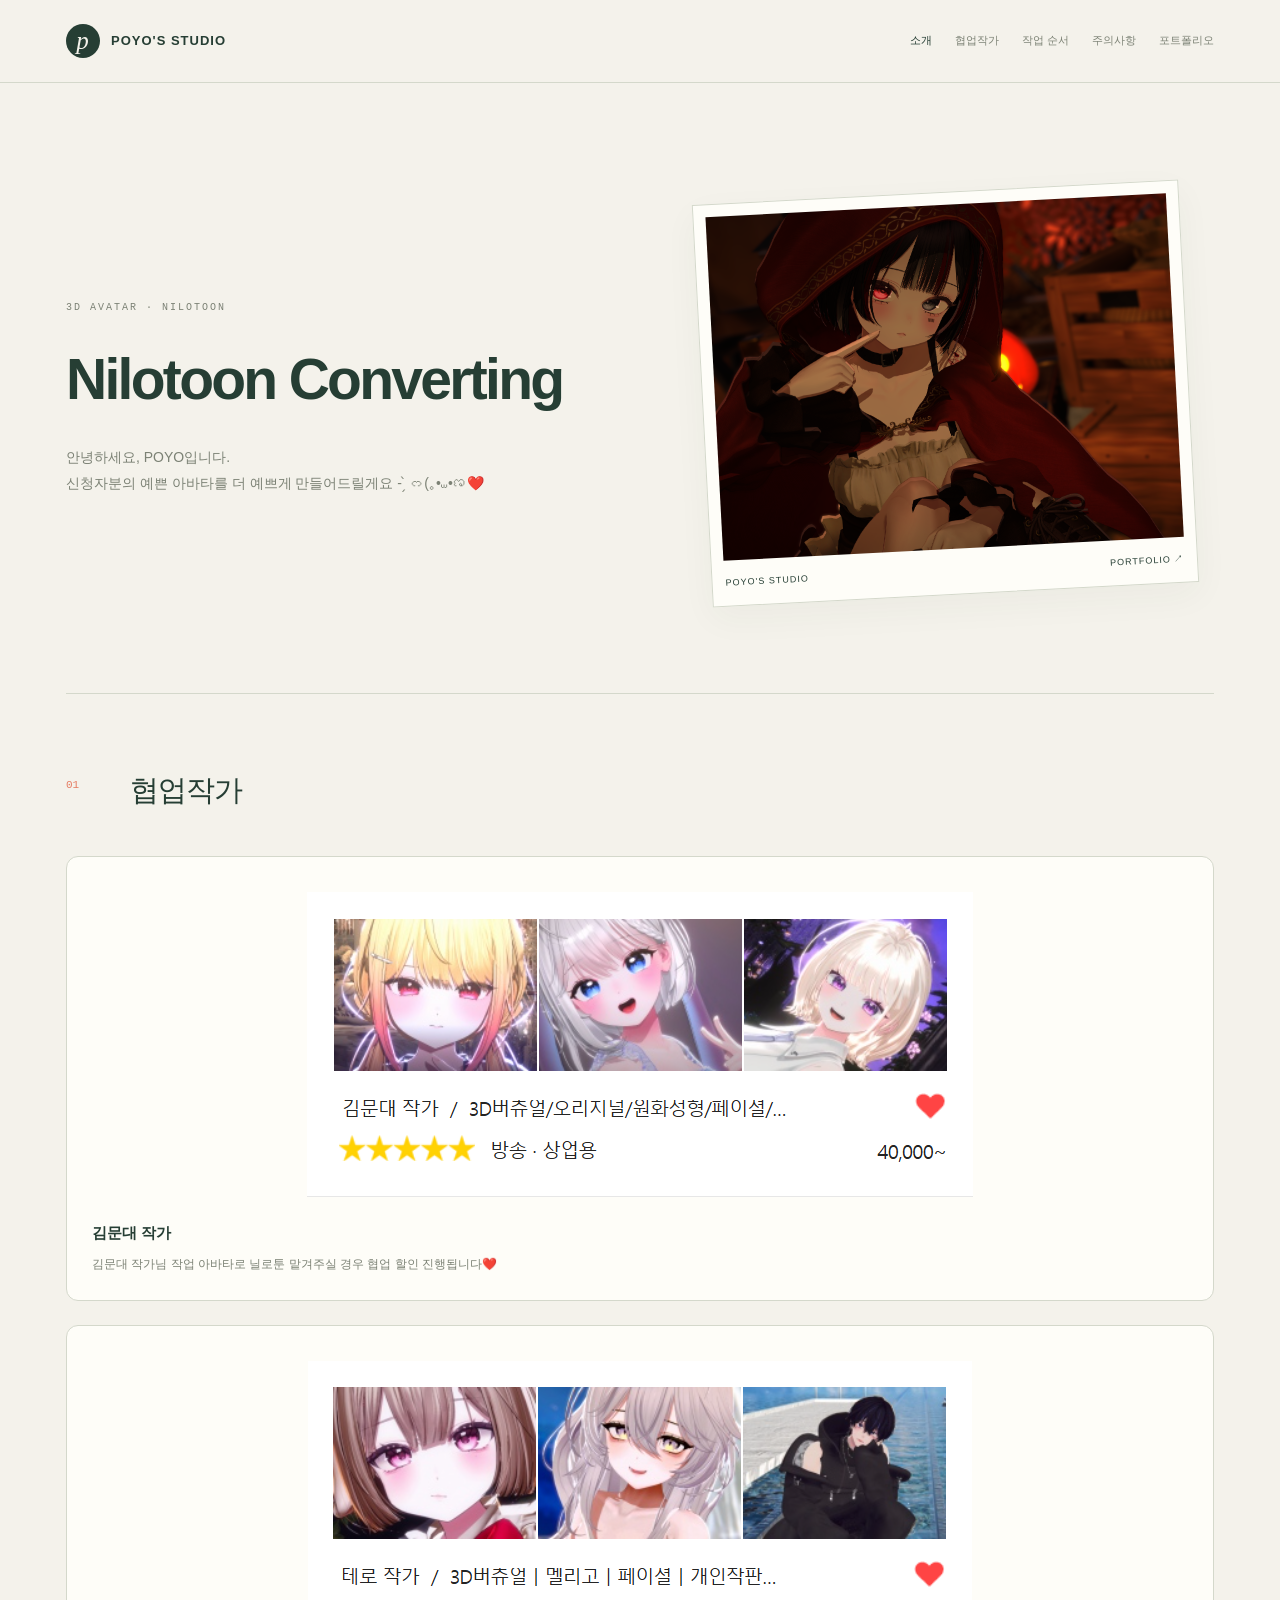
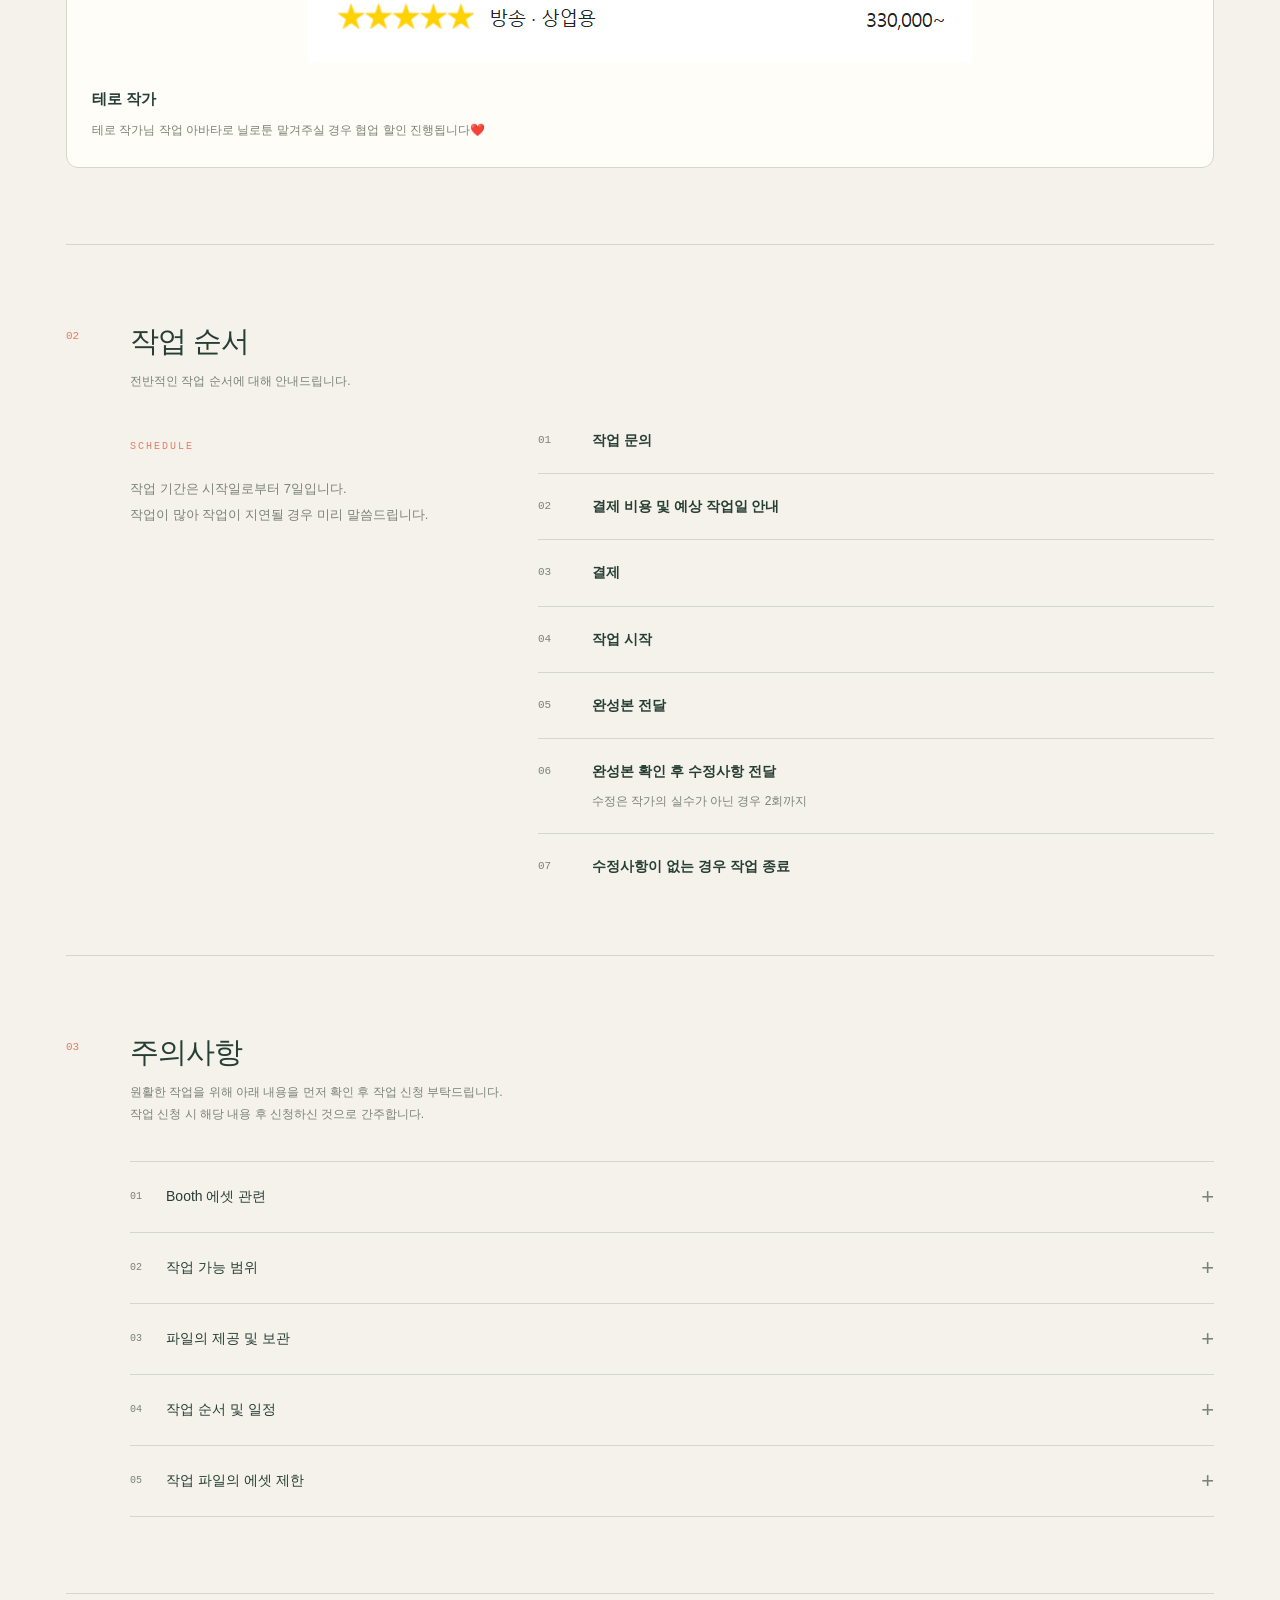
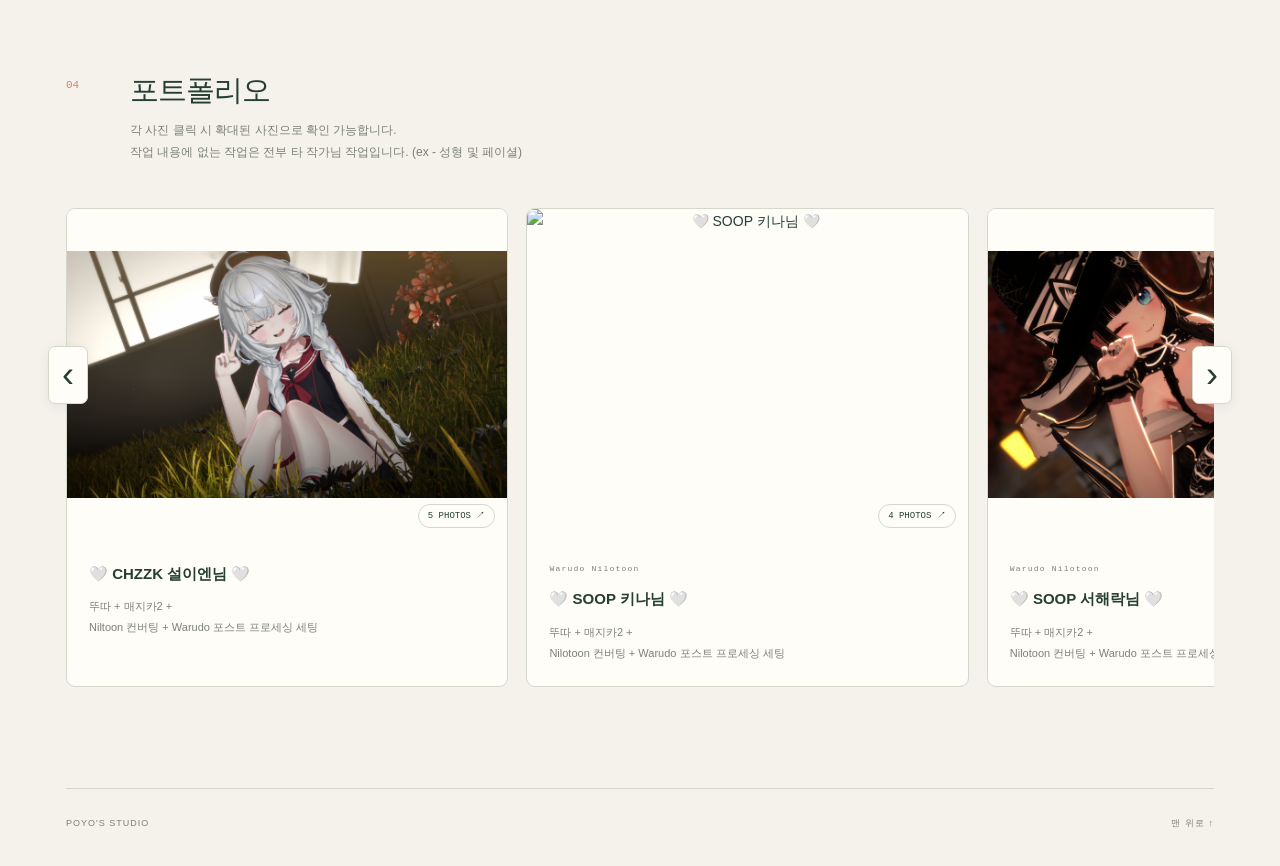
==== commit f7badf17: "Update commission page and media" ====
--- a/commission/index.html
+++ b/commission/index.html
@@ -3,14 +3,28 @@
 .hero-photo>div .hero-portfolio-link{font:inherit;white-space:nowrap;border-bottom:1px solid transparent}.hero-portfolio-link:hover{color:var(--accent);border-color:var(--accent)}.collaborators-list{display:grid;gap:24px}.collaborator-card{border:1px solid var(--line);border-radius:12px;background:var(--surface);padding:25px}.collaborator-media{display:flex;justify-content:center;align-items:center;padding:10px 18px 22px}.collaborator-link,.collaborator-static{display:block;width:fit-content;max-width:100%;border-radius:4px}.collaborator-link{transition:transform .25s,box-shadow .25s}.collaborator-link img,.collaborator-static img{display:block;width:auto;max-width:100%;height:auto}.collaborator-link:hover,.collaborator-link:focus-visible{transform:scale(1.015);box-shadow:0 0 27px color-mix(in srgb,var(--accent) 32%,transparent)}.collaborator-copy h3{font-size:15px;white-space:pre-wrap}.collaborator-copy p{font-size:12px;white-space:pre-wrap;color:var(--muted);margin-top:8px}.works-stage{position:relative}.works-edge{position:absolute;z-index:4;top:34%;transform:translateY(-50%);width:40px;height:58px;border:1px solid var(--line);border-radius:7px;background:var(--surface);color:var(--ink);font-size:36px;line-height:1;box-shadow:0 3px 12px #263e3412}.works-edge.previous{left:-18px}.works-edge.next{right:-18px}.works-edge:hover{background:var(--soft)}.works-edge:disabled{visibility:hidden}@media(max-width:700px){.collaborator-card{padding:18px}.collaborator-media{padding:5px 6px 18px}.works-edge{width:29px;height:46px;font-size:28px}.works-edge.previous{left:-12px}.works-edge.next{right:-12px}}
 
 .works-edge{top:var(--works-arrow-top,34%)}
-</style></head><body><div id="app"></div><script type="application/json" id="app-config">{"config":{"kind":"poyo-commission-v1","projectId":"poyo-commission-studio-20261025","modifiedAt":1792955223996,"brand":"POYO'S STUDIO","theme":{"background":"#F4F2EB","surface":"#FEFDF8","ink":"#263E34","muted":"#7C8275","accent":"#E57D63","line":"#D4D8CB","soft":"#E3EACD","headingFont":"","bodyFont":""},"hero":{"eyebrow":"3D AVATAR · NILOTOON","status":"커미션 안내","title":"Nilotoon Converting","intro":"안녕하세요, POYO입니다.\n신청자분의 예쁜 아바타를 더 예쁘게 만들어드릴게요 - ̗̀ ෆ‎‎‎(｡•⩊•ಣ❤️","bio":"Warudo · Meligo를 위한 닐로툰 컨버팅 작업을 진행합니다.\n작업 예시와 안내를 살펴보고, 필요한 작업의 예상 견적을 확인해 주세요.","contactLabel":"작업 문의하기","contactUrl":"","featuredWork":"work-0","stamp":"POYO\nSTUDIO","greetingLabel":"hello,","image":{"src":"assets/poyo-commission-studio-20261025/5db998331e564227a9124d00c8503841c415a00d.png","alt":"5.png","caption":"POYO'S STUDIO"}},"sectionOrder":["collaborators","schedule","notes","works"],"sections":{"hello":{"nav":"소개"},"schedule":{"nav":"작업 순서","title":"작업 순서","intro":"전반적인 작업 순서에 대해 안내드립니다."},"notes":{"nav":"주의사항","title":"주의사항","intro":"원활한 작업을 위해 아래 내용을 먼저 확인 후 작업 신청 부탁드립니다.\n작업 신청 시 해당 내용 후 신청하신 것으로 간주합니다."},"works":{"nav":"포트폴리오","title":"포트폴리오","intro":"각 사진 클릭 시 확대된 사진으로 확인 가능합니다.\n작업 내용에 없는 작업은 전부 타 작가님 작업입니다. (ex - 성형 및 페이셜)"},"estimate":{"nav":"간이 견적","title":"어떤 작업을 생각하고 계신가요?","intro":"필요한 작업과 수량을 골라 예상 금액을 가볍게 확인해 보세요."},"collaborators":{"nav":"협업작가","title":"협업작가","intro":""}},"schedule":{"note":"작업 기간은 시작일로부터 7일입니다.\n작업이 많아 작업이 지연될 경우 미리 말씀드립니다.","steps":[{"id":"step-0","title":"작업 문의","text":""},{"id":"step-1","title":"결제 비용 및 예상 작업일 안내","text":""},{"id":"step-2","title":"결제","text":""},{"id":"step-3","title":"작업 시작","text":""},{"id":"step-4","title":"완성본 전달","text":""},{"id":"step-5","title":"완성본 확인 후 수정사항 전달","text":"수정은 작가의 실수가 아닌 경우 2회까지"},{"id":"step-6","title":"수정사항이 없는 경우 작업 종료","text":""}]},"notes":[{"id":"note-0","title":"Booth 에셋 관련","text":"본 작업은 사용하는 모든 Booth 에셋을 신청자와 작업자 모두 소유하는 것을 원칙으로 진행합니다.\n따라서, 작업자가 보유중이지 않은 에셋으로 작업 요청 시 본인용 에셋을 구매 후 작업자용 에셋도 Booth 기프트로 전달주셔야 합니다.\n작업 신청 시 사용할 에셋의 상업적 이용, 2차 가공 및 수정, 스트리밍 방송에서의 사용 가능 여부를 직접 확인 후 신청부탁드립니다.\n이용 약관을 확인하지 않아 발생되는 모든 책임은 신청자에게 있습니다.","open":false},{"id":"note-1","title":"작업 가능 범위","text":"현재 아바타 성형 및 페이셜 작업은 별도로 진행하지 않습니다.\n성형 및 페이셜 작업이 끝난 완성된 아바타가 있으신 경우에만 신청 부탁드립니다.","open":false},{"id":"note-2","title":"파일의 제공 및 보관","text":"작업 파일은 기본적으로 작업 종료일로부터 별도 안내없이 한달간 보관 후 삭제합니다.\n추가 작업을 원하시는 경우 반드시 미리 말씀부탁드립니다.","open":false},{"id":"note-f2174684-030f-4b47-998d-e54b4ede866f","title":"작업 순서 및 일정","text":"작업은 문의 순서대로가 아닌 결제 순서대로 진행합니다.\n작업 중 답변이 24시간 이상 지연될 경우 다음 신청자 작업부터 진행 및 완료 일정이 지연될 수 있습니다.","open":false},{"id":"note-3d5a1238-556f-4bde-9015-0ccef5fb9cce","title":"작업 파일의 에셋 제한","text":"기본적으로 한 파일 당 헤어 / 의상 각각 3개까지만 작업합니다.\n요청주실 경우 초과 작업도 가능하나, 아래의 사항이 적용됩니다.\n\n- 신청자의 요청으로 한 파일에 작업되는 에셋의 개수를 늘려 발생되는 버벅임은 해결해드리지 않습니다.\n- 이로 인한 파일 분리 요청 시 분리 작업 추가금이 발생됩니다.","open":false}],"works":[{"id":"work-9c4ecdec-ccfc-4c7f-96ef-f5571b2c82fa","title":"🤍 SOOP 키나님 🤍","tag":"Warudo Nilotoon","text":"뚜따 + 매지카2 +\nNilotoon 컨버팅 + Warudo 포스트 프로세싱 세팅","url":"","media":[{"id":"media-4a0b7b52-9a91-4844-a946-43989336837c","src":"assets/poyo-commission-studio-20261025/f00f0979a5218625ef740a4a695dbbd0e89c5d77.png","alt":"🤍 SOOP 키나님 🤍"},{"id":"media-2259282c-cbd4-4be2-9d76-e2f29e4591e0","src":"assets/poyo-commission-studio-20261025/f5615eab932cbfb13447a81a20d180fa1e9dd885.png","alt":"🤍 SOOP 키나님 🤍"},{"id":"media-c6068a03-18ef-4bd7-99d4-d3a72db5c9e1","src":"assets/poyo-commission-studio-20261025/ce7b7a64d53e5eae1f9467a660416a4b34e32ba6.png","alt":"🤍 SOOP 키나님 🤍"},{"id":"media-406ae3e0-964d-4c1c-ad54-77d0d1ed559e","src":"assets/poyo-commission-studio-20261025/f343ecd13a3b3869a1a23ed3c62b172749a54104.png","alt":"🤍 SOOP 키나님 🤍"}]},{"id":"work-2","title":"🤍 SOOP 서해락님 🤍","text":"뚜따 + 매지카2 +\nNilotoon 컨버팅 + Warudo 포스트 프로세싱 세팅","tag":"Warudo Nilotoon","url":"","media":[{"id":"media-041f1fdd-8c62-4fe9-b16d-014f47e5eee2","src":"assets/poyo-commission-studio-20261025/4880bcdae8663f00c24a791655986ce7ccf23dd8.png","alt":"1024_서해락_05"},{"id":"media-ab8011e6-5793-4677-aabd-2d674998c4ec","src":"assets/poyo-commission-studio-20261025/15021abbd805ca3d5ccca228e8c77879c7394517.png","alt":"1024_서해락_01"},{"id":"media-0c8ae631-7713-4823-a702-c1df595f3b87","src":"assets/poyo-commission-studio-20261025/2662922df0f913a040060c356fd38a7017a8b001.png","alt":"1024_서해락_02"},{"id":"media-9c6fe59b-3d64-4216-83bc-deed3eac4994","src":"assets/poyo-commission-studio-20261025/51147f4e807beb9777307d4ef7717bb84cb8509b.png","alt":"1024_서해락_03"},{"id":"media-69a512bd-baa6-46b8-810a-29d83cc77e6a","src":"assets/poyo-commission-studio-20261025/c6050ada360bbc2bad196c7d87a1637a7f10325d.png","alt":"1024_서해락_04"}]},{"id":"work-1","title":"🤍 SOOP 우누님 🤍","text":"Nilotoon 컨버팅 + Warudo 포스트 프로세싱 세팅","tag":"Warudo Nilotoon","url":"","media":[{"id":"media-1-0","src":"assets/poyo-commission-studio-20261025/3fc1253b7fc194b39f4c1cdbbd02a69953042a71.webp","alt":"🤍 SOOP 우누님 🤍"},{"id":"media-1-1","src":"assets/poyo-commission-studio-20261025/ba23d592b30d4a1fe9fdb9e40369201061b1bf88.webp","alt":"🤍 SOOP 우누님 🤍"},{"id":"media-1-2","src":"assets/poyo-commission-studio-20261025/99332fd2b0eeb8e45996a05f71c8d6521e82b226.webp","alt":"🤍 SOOP 우누님 🤍"},{"id":"media-1-3","src":"assets/poyo-commission-studio-20261025/cb8abda182b0f0a4ccc4d210ddfb0eac8ba4ed2f.webp","alt":"🤍 SOOP 우누님 🤍"}]},{"id":"work-0","title":"🤍 404 작가 샘플용 🤍","text":"Nilotoon 컨버팅 + Warudo 포스트 프로세싱 세팅\n성형 및 페이셜은 협업작가 테로님❤️","tag":"NILOTOON / AVATAR","url":"","media":[{"id":"media-0-0","src":"assets/poyo-commission-studio-20261025/41b61974dad57d9c995505a8d43f5671d3ad0d48.webp","alt":"🤍 404 작가 샘플용 🤍"},{"id":"media-0-1","src":"assets/poyo-commission-studio-20261025/4ce5f51383d99afb7d5f71a62015f739c3fe4666.webp","alt":"🤍 404 작가 샘플용 🤍"},{"id":"media-0-2","src":"assets/poyo-commission-studio-20261025/0ed0a7b4fc84c49030be2dda5fd76c8addaca7be.webp","alt":"🤍 404 작가 샘플용 🤍"},{"id":"media-0-3","src":"assets/poyo-commission-studio-20261025/921bfd93e4c8c0e1b4bd44a54a0f7ac99da7a179.webp","alt":"🤍 404 작가 샘플용 🤍"}]},{"id":"work-6a89f9c8-1f15-49fa-96ed-0235a63f2894","title":"🤍 SOOP 나리님 🤍","tag":"Warudo Nilotoon","text":"Nilotoon 컨버팅 + Warudo 포스트 프로세싱 세팅","url":"","media":[{"id":"media-f8f3d8df-da98-4c59-818b-d4807194059d","src":"assets/poyo-commission-studio-20261025/2bfb99aea9144cbbcaf184791f4624abae9b8543.png","alt":"🤍 SOOP 나리님 🤍"},{"id":"media-d063a367-cad2-4100-a79c-c5ac38384b9a","src":"assets/poyo-commission-studio-20261025/5d4ec9af2493d9a7de35e18837f3580655a63196.png","alt":"🤍 SOOP 나리님 🤍"}]}],"quote":{"baseLabel":"최초 아바타 세팅","basePrice":100000,"notice":"본 견적은 선택한 작업을 기준으로 정리됩니다. 확인이 필요한 금액과 세부 작업 범위는 문의 시 안내드려요.","firstLabel":"처음 의뢰해요","returnLabel":"같은 아바타로 재의뢰해요","detailUrl":"../nilotoon-estimate/index.html","returnUrl":"../nilotoon-estimate-returning/index.html","groups":[{"id":"group-basic","title":"작업 옵션","items":[{"id":"item-0","label":"헤어","description":"","unit":"개","price":40000},{"id":"item-1","label":"의상","description":"","unit":"개","price":50000},{"id":"item-2","label":"액세서리","description":"","unit":"개","price":30000},{"id":"item-3","label":"Warudo 포스트 프로세싱 추가","description":"","unit":"개","price":20000}]}]},"footer":"POYO’S STUDIO · AVATAR COMMISSION","footerNote":"당신의 다음 장면을 함께합니다.","paletteRestoreVersion":"cream-green-restore-20261026-01","collaborators":[{"id":"collaborator-0","title":"김문대 작가","text":"김문대 작가님 작업 아바타로 닐로툰 맡겨주실 경우 협업 할인 진행됩니다❤️","url":"https://artmug.kr/index.php?channel=view&uid=53736","image":{"src":"assets/poyo-commission-studio-20261025/8f01c6fe95299b0040be51b0e9492538202a57f8.png","alt":"김문대 작가님 작업 아바타로 닐로툰 맡겨주실 경우 협업 할인 진행됩니다❤️"}},{"id":"collaborator-1","title":"테로 작가","text":"테로 작가님 작업 아바타로 닐로툰 맡겨주실 경우 협업 할인 진행됩니다❤️","url":"https://artmug.kr/index.php?channel=view&uid=54213","image":{"src":"assets/poyo-commission-studio-20261025/9a957e3453a513c6b2db607c0c7e6bc49bb50339.png","alt":"테로 작가님 작업 아바타로 닐로툰 맡겨주실 경우 협업 할인 진행됩니다❤️"}}]},"preview":null}</script><script>(function commissionPage(){
+</style></head><body><div id="app"></div><script type="application/json" id="app-config">{"config":{"kind":"poyo-commission-v1","projectId":"poyo-commission-studio-20261025","modifiedAt":1793036527612,"brand":"POYO'S STUDIO","theme":{"background":"#F4F2EB","surface":"#FEFDF8","ink":"#263E34","muted":"#7C8275","accent":"#E57D63","line":"#D4D8CB","soft":"#E3EACD","headingFont":"","bodyFont":""},"hero":{"eyebrow":"3D AVATAR · NILOTOON","status":"커미션 안내","title":"Nilotoon Converting","intro":"안녕하세요, POYO입니다.\n신청자분의 예쁜 아바타를 더 예쁘게 만들어드릴게요 - ̗̀ ෆ‎‎‎(｡•⩊•ಣ❤️","bio":"Warudo · Meligo를 위한 닐로툰 컨버팅 작업을 진행합니다.\n작업 예시와 안내를 살펴보고, 필요한 작업의 예상 견적을 확인해 주세요.","contactLabel":"작업 문의하기","contactUrl":"","featuredWork":"work-0","stamp":"POYO\nSTUDIO","greetingLabel":"hello,","image":{"src":"assets/poyo-commission-studio-20261025/5db998331e564227a9124d00c8503841c415a00d.png","alt":"5.png","caption":"POYO'S STUDIO"}},"sectionOrder":["collaborators","schedule","notes","works"],"sections":{"hello":{"nav":"소개"},"schedule":{"nav":"작업 순서","title":"작업 순서","intro":"전반적인 작업 순서에 대해 안내드립니다."},"notes":{"nav":"주의사항","title":"주의사항","intro":"원활한 작업을 위해 아래 내용을 먼저 확인 후 작업 신청 부탁드립니다.\n작업 신청 시 해당 내용 후 신청하신 것으로 간주합니다."},"works":{"nav":"포트폴리오","title":"포트폴리오","intro":"각 사진 클릭 시 확대된 사진으로 확인 가능합니다.\n작업 내용에 없는 작업은 전부 타 작가님 작업입니다. (ex - 성형 및 페이셜)"},"estimate":{"nav":"간이 견적","title":"어떤 작업을 생각하고 계신가요?","intro":"필요한 작업과 수량을 골라 예상 금액을 가볍게 확인해 보세요."},"collaborators":{"nav":"협업작가","title":"협업작가","intro":""}},"schedule":{"note":"작업 기간은 시작일로부터 7일입니다.\n작업이 많아 작업이 지연될 경우 미리 말씀드립니다.","steps":[{"id":"step-0","title":"작업 문의","text":""},{"id":"step-1","title":"결제 비용 및 예상 작업일 안내","text":""},{"id":"step-2","title":"결제","text":""},{"id":"step-3","title":"작업 시작","text":""},{"id":"step-4","title":"완성본 전달","text":""},{"id":"step-5","title":"완성본 확인 후 수정사항 전달","text":"수정은 작가의 실수가 아닌 경우 2회까지"},{"id":"step-6","title":"수정사항이 없는 경우 작업 종료","text":""}]},"notes":[{"id":"note-0","title":"Booth 에셋 관련","text":"본 작업은 사용하는 모든 Booth 에셋을 신청자와 작업자 모두 소유하는 것을 원칙으로 진행합니다.\n따라서, 작업자가 보유중이지 않은 에셋으로 작업 요청 시 본인용 에셋을 구매 후 작업자용 에셋도 Booth 기프트로 전달주셔야 합니다.\n작업 신청 시 사용할 에셋의 상업적 이용, 2차 가공 및 수정, 스트리밍 방송에서의 사용 가능 여부를 직접 확인 후 신청부탁드립니다.\n이용 약관을 확인하지 않아 발생되는 모든 책임은 신청자에게 있습니다.","open":false},{"id":"note-1","title":"작업 가능 범위","text":"현재 아바타 성형 및 페이셜 작업은 별도로 진행하지 않습니다.\n성형 및 페이셜 작업이 끝난 완성된 아바타가 있으신 경우에만 신청 부탁드립니다.","open":false},{"id":"note-2","title":"파일의 제공 및 보관","text":"작업 파일은 기본적으로 작업 종료일로부터 별도 안내없이 한달간 보관 후 삭제합니다.\n추가 작업을 원하시는 경우 반드시 미리 말씀부탁드립니다.","open":false},{"id":"note-f2174684-030f-4b47-998d-e54b4ede866f","title":"작업 순서 및 일정","text":"작업은 문의 순서대로가 아닌 결제 순서대로 진행합니다.\n작업 중 답변이 24시간 이상 지연될 경우 다음 신청자 작업부터 진행 및 완료 일정이 지연될 수 있습니다.","open":false},{"id":"note-3d5a1238-556f-4bde-9015-0ccef5fb9cce","title":"작업 파일의 에셋 제한","text":"기본적으로 한 파일 당 헤어 / 의상 각각 3개까지만 작업합니다.\n요청주실 경우 초과 작업도 가능하나, 아래의 사항이 적용됩니다.\n\n- 신청자의 요청으로 한 파일에 작업되는 에셋의 개수를 늘려 발생되는 버벅임은 해결해드리지 않습니다.\n- 이로 인한 파일 분리 요청 시 분리 작업 추가금이 발생됩니다.","open":false}],"works":[{"id":"work-9761a77e-1552-4b4d-8cd5-abf819f9de2e","title":"🤍 CHZZK 설이엔님 🤍","text":"뚜따 + 매지카2 +\nNiltoon 컨버팅 + Warudo 포스트 프로세싱 세팅","tag":"","url":"","media":[{"id":"media-03c6f021-482f-4afa-8e9b-a05e86570a86","src":"assets/poyo-commission-studio-20261025/9b97da3e7d7093ce8e8b366373f8156ae046d5ff.png","alt":"🤍 CHZZK 설이엔님 🤍"},{"id":"media-e8cfa975-d42d-4a6c-9306-9c4862290d97","src":"assets/poyo-commission-studio-20261025/ce95c1a39c1919976c169c00e3584bfbb68a3d11.png","alt":"🤍 CHZZK 설이엔님 🤍"},{"id":"media-6698f67f-7eab-4e9b-9056-a8f7d1a97899","src":"assets/poyo-commission-studio-20261025/eba07c1d20ea517d02464b979a774d9cf4c9d6d8.png","alt":"🤍 CHZZK 설이엔님 🤍"},{"id":"media-5025a9b3-3877-4d62-9f52-79b2122fe0bd","src":"assets/poyo-commission-studio-20261025/f19a1a6ca8386607a2be7cb66b7c7fe8c355f725.png","alt":"🤍 CHZZK 설이엔님 🤍"},{"id":"media-13b2e14d-6c3a-4119-9061-d653e6a77b0c","src":"assets/poyo-commission-studio-20261025/86d0ba1b2fd533c6b9ea6130669b8e3575b9118d.png","alt":"🤍 CHZZK 설이엔님 🤍"}]},{"id":"work-9c4ecdec-ccfc-4c7f-96ef-f5571b2c82fa","title":"🤍 SOOP 키나님 🤍","tag":"Warudo Nilotoon","text":"뚜따 + 매지카2 +\nNilotoon 컨버팅 + Warudo 포스트 프로세싱 세팅","url":"","media":[{"id":"media-4a0b7b52-9a91-4844-a946-43989336837c","src":"assets/poyo-commission-studio-20261025/f00f0979a5218625ef740a4a695dbbd0e89c5d77.png","alt":"🤍 SOOP 키나님 🤍"},{"id":"media-2259282c-cbd4-4be2-9d76-e2f29e4591e0","src":"assets/poyo-commission-studio-20261025/f5615eab932cbfb13447a81a20d180fa1e9dd885.png","alt":"🤍 SOOP 키나님 🤍"},{"id":"media-c6068a03-18ef-4bd7-99d4-d3a72db5c9e1","src":"assets/poyo-commission-studio-20261025/ce7b7a64d53e5eae1f9467a660416a4b34e32ba6.png","alt":"🤍 SOOP 키나님 🤍"},{"id":"media-406ae3e0-964d-4c1c-ad54-77d0d1ed559e","src":"assets/poyo-commission-studio-20261025/f343ecd13a3b3869a1a23ed3c62b172749a54104.png","alt":"🤍 SOOP 키나님 🤍"}]},{"id":"work-2","title":"🤍 SOOP 서해락님 🤍","text":"뚜따 + 매지카2 +\nNilotoon 컨버팅 + Warudo 포스트 프로세싱 세팅","tag":"Warudo Nilotoon","url":"","media":[{"id":"media-041f1fdd-8c62-4fe9-b16d-014f47e5eee2","src":"assets/poyo-commission-studio-20261025/4880bcdae8663f00c24a791655986ce7ccf23dd8.png","alt":"1024_서해락_05"},{"id":"media-ab8011e6-5793-4677-aabd-2d674998c4ec","src":"assets/poyo-commission-studio-20261025/15021abbd805ca3d5ccca228e8c77879c7394517.png","alt":"1024_서해락_01"},{"id":"media-0c8ae631-7713-4823-a702-c1df595f3b87","src":"assets/poyo-commission-studio-20261025/2662922df0f913a040060c356fd38a7017a8b001.png","alt":"1024_서해락_02"},{"id":"media-9c6fe59b-3d64-4216-83bc-deed3eac4994","src":"assets/poyo-commission-studio-20261025/51147f4e807beb9777307d4ef7717bb84cb8509b.png","alt":"1024_서해락_03"},{"id":"media-69a512bd-baa6-46b8-810a-29d83cc77e6a","src":"assets/poyo-commission-studio-20261025/c6050ada360bbc2bad196c7d87a1637a7f10325d.png","alt":"1024_서해락_04"}]},{"id":"work-1","title":"🤍 SOOP 우누님 🤍","text":"Nilotoon 컨버팅 + Warudo 포스트 프로세싱 세팅","tag":"Warudo Nilotoon","url":"","media":[{"id":"media-1-0","src":"assets/poyo-commission-studio-20261025/3fc1253b7fc194b39f4c1cdbbd02a69953042a71.webp","alt":"🤍 SOOP 우누님 🤍"},{"id":"media-1-1","src":"assets/poyo-commission-studio-20261025/ba23d592b30d4a1fe9fdb9e40369201061b1bf88.webp","alt":"🤍 SOOP 우누님 🤍"},{"id":"media-1-2","src":"assets/poyo-commission-studio-20261025/99332fd2b0eeb8e45996a05f71c8d6521e82b226.webp","alt":"🤍 SOOP 우누님 🤍"},{"id":"media-1-3","src":"assets/poyo-commission-studio-20261025/cb8abda182b0f0a4ccc4d210ddfb0eac8ba4ed2f.webp","alt":"🤍 SOOP 우누님 🤍"}]},{"id":"work-0","title":"🤍 404 작가 샘플용 🤍","text":"Nilotoon 컨버팅 + Warudo 포스트 프로세싱 세팅\n성형 및 페이셜은 협업작가 테로님❤️","tag":"NILOTOON / AVATAR","url":"","media":[{"id":"media-0-0","src":"assets/poyo-commission-studio-20261025/41b61974dad57d9c995505a8d43f5671d3ad0d48.webp","alt":"🤍 404 작가 샘플용 🤍"},{"id":"media-0-1","src":"assets/poyo-commission-studio-20261025/4ce5f51383d99afb7d5f71a62015f739c3fe4666.webp","alt":"🤍 404 작가 샘플용 🤍"},{"id":"media-0-2","src":"assets/poyo-commission-studio-20261025/0ed0a7b4fc84c49030be2dda5fd76c8addaca7be.webp","alt":"🤍 404 작가 샘플용 🤍"},{"id":"media-0-3","src":"assets/poyo-commission-studio-20261025/921bfd93e4c8c0e1b4bd44a54a0f7ac99da7a179.webp","alt":"🤍 404 작가 샘플용 🤍"}]},{"id":"work-6a89f9c8-1f15-49fa-96ed-0235a63f2894","title":"🤍 SOOP 나리님 🤍","tag":"Warudo Nilotoon","text":"Nilotoon 컨버팅 + Warudo 포스트 프로세싱 세팅","url":"","media":[{"id":"media-f8f3d8df-da98-4c59-818b-d4807194059d","src":"assets/poyo-commission-studio-20261025/2bfb99aea9144cbbcaf184791f4624abae9b8543.png","alt":"🤍 SOOP 나리님 🤍"},{"id":"media-d063a367-cad2-4100-a79c-c5ac38384b9a","src":"assets/poyo-commission-studio-20261025/5d4ec9af2493d9a7de35e18837f3580655a63196.png","alt":"🤍 SOOP 나리님 🤍"}]}],"quote":{"baseLabel":"최초 아바타 세팅","basePrice":100000,"notice":"본 견적은 선택한 작업을 기준으로 정리됩니다. 확인이 필요한 금액과 세부 작업 범위는 문의 시 안내드려요.","firstLabel":"처음 의뢰해요","returnLabel":"같은 아바타로 재의뢰해요","detailUrl":"../nilotoon-estimate/index.html","returnUrl":"../nilotoon-estimate-returning/index.html","groups":[{"id":"group-basic","title":"작업 옵션","items":[{"id":"item-0","label":"헤어","description":"","unit":"개","price":40000},{"id":"item-1","label":"의상","description":"","unit":"개","price":50000},{"id":"item-2","label":"액세서리","description":"","unit":"개","price":30000},{"id":"item-3","label":"Warudo 포스트 프로세싱 추가","description":"","unit":"개","price":20000}]}]},"footer":"POYO’S STUDIO · AVATAR COMMISSION","footerNote":"당신의 다음 장면을 함께합니다.","paletteRestoreVersion":"cream-green-restore-20261026-01","collaborators":[{"id":"collaborator-0","title":"김문대 작가","text":"김문대 작가님 작업 아바타로 닐로툰 맡겨주실 경우 협업 할인 진행됩니다❤️","url":"https://artmug.kr/index.php?channel=view&uid=53736","image":{"src":"assets/poyo-commission-studio-20261025/8f01c6fe95299b0040be51b0e9492538202a57f8.png","alt":"김문대 작가님 작업 아바타로 닐로툰 맡겨주실 경우 협업 할인 진행됩니다❤️"}},{"id":"collaborator-1","title":"테로 작가","text":"테로 작가님 작업 아바타로 닐로툰 맡겨주실 경우 협업 할인 진행됩니다❤️","url":"https://artmug.kr/index.php?channel=view&uid=54213","image":{"src":"assets/poyo-commission-studio-20261025/9a957e3453a513c6b2db607c0c7e6bc49bb50339.png","alt":"테로 작가님 작업 아바타로 닐로툰 맡겨주실 경우 협업 할인 진행됩니다❤️"}}]},"preview":null}</script><script>const createGalleryViewer=function createGalleryViewer(options={}){
+
+const root=document.createElement('div');root.className='poyo-gallery';root.hidden=true;root.setAttribute('role','dialog');root.setAttribute('aria-modal','true');root.setAttribute('aria-label','포트폴리오 사진 확대');root.tabIndex=-1;
+const style=document.createElement('style');style.textContent='.poyo-gallery[hidden]{display:none!important}.poyo-gallery{position:fixed!important;inset:0!important;z-index:2147483647!important;background:rgba(8,13,12,.96)!important;color:#f6f4ee!important;overflow:hidden!important;box-sizing:border-box!important;font:13px/1.6 Arial,"Malgun Gothic",sans-serif!important}.poyo-gallery *{box-sizing:border-box;min-width:0}.poyo-gallery-panel{position:absolute;left:50%;transform:translateX(-50%);top:calc(var(--gallery-top,0px) + 16px);width:min(1280px,calc(100% - 32px));height:calc(var(--gallery-height,100dvh) - 32px);max-height:1100px;display:grid;grid-template-rows:auto minmax(0,1fr) auto auto auto;gap:12px;margin:0;padding:0;border:0;background:transparent;overflow:hidden}.poyo-gallery-title{font-size:13px;font-weight:500;white-space:pre-wrap;overflow-wrap:anywhere;max-height:58px;overflow-y:auto;margin:0;text-align:center;color:inherit}.poyo-gallery-photo{min-height:0;display:flex;justify-content:center;align-items:center;overflow:hidden}.poyo-gallery-image{display:block!important;width:100%!important;height:100%!important;max-width:100%!important;max-height:100%!important;object-fit:contain!important;border:0!important;margin:0!important}.poyo-gallery-nav{display:flex;align-items:center;justify-content:center;gap:25px;font-size:11px}.poyo-gallery button{font:inherit;color:inherit;cursor:pointer;border:1px solid #ffffff40;background:#ffffff0b;box-shadow:none;margin:0;transition:background .15s}.poyo-gallery button:hover{background:#ffffff22}.poyo-gallery button:focus-visible{outline:2px solid #f6f4ee;outline-offset:3px}.poyo-gallery-arrow{width:34px;height:32px;border-radius:50%;padding:0;font-size:17px!important;display:grid;place-items:center}.poyo-gallery-arrow[hidden]{display:none!important}.poyo-gallery-caption{white-space:pre-wrap;overflow-wrap:anywhere;color:#d1d5d0;font-size:11px;text-align:center;max-height:70px;overflow-y:auto;margin:0}.poyo-gallery-caption:empty{display:none}.poyo-gallery-close{justify-self:center;padding:5px 18px!important;border-radius:20px;font-size:11px!important;line-height:1.6!important}.poyo-gallery-probe{position:fixed;inset:0;pointer-events:none;visibility:hidden;z-index:-1}@media(max-width:600px){.poyo-gallery-panel{top:calc(var(--gallery-top,0px) + 12px);width:calc(100% - 20px);height:calc(var(--gallery-height,100dvh) - 24px);gap:10px}.poyo-gallery-title{font-size:12px}.poyo-gallery-caption{max-height:52px;font-size:10px}}';document.head.append(style);
+root.innerHTML='<div class="poyo-gallery-panel"><h2 class="poyo-gallery-title"></h2><div class="poyo-gallery-photo"><img class="poyo-gallery-image" alt=""></div><div class="poyo-gallery-nav"><button type="button" class="poyo-gallery-arrow" data-gallery-step="-1" aria-label="이전 사진">←</button><span class="poyo-gallery-count" aria-live="polite"></span><button type="button" class="poyo-gallery-arrow" data-gallery-step="1" aria-label="다음 사진">→</button></div><p class="poyo-gallery-caption"></p><button type="button" class="poyo-gallery-close">닫기</button></div>';document.body.append(root);
+const panel=root.querySelector('.poyo-gallery-panel'),image=root.querySelector('img'),closeButton=root.querySelector('.poyo-gallery-close');let data=null,index=0,previousFocus=null,oldOverflow='',background=[],observer=null,probe=null;
+function fit(rect){const height=Math.max(160,rect?.height||innerHeight),top=Math.max(0,rect?.top||0);root.style.setProperty('--gallery-top',top+'px');root.style.setProperty('--gallery-height',height+'px');}
+function measure(anchor){fit();if(options.embedded){if(Number.isFinite(anchor))fit({top:Math.max(0,Math.min(innerHeight-700,anchor-300)),height:Math.min(innerHeight,700)});observer?.disconnect();probe?.remove();probe=document.createElement('div');probe.className='poyo-gallery-probe';document.body.append(probe);observer=new IntersectionObserver(entries=>{const rect=entries[0]?.intersectionRect;if(rect?.height>80)fit(rect);});observer.observe(probe);}}
+function render(){const media=data.media[index];image.src=media.src;image.alt=media.alt||data.title||'포트폴리오 사진';root.querySelector('.poyo-gallery-title').textContent=data.title||'';root.querySelector('.poyo-gallery-caption').textContent=data.text||'';root.querySelector('.poyo-gallery-count').textContent=(index+1)+' / '+data.media.length;root.querySelectorAll('[data-gallery-step]').forEach(b=>b.hidden=data.media.length<2);}
+function close(notify=true){if(root.hidden)return;root.hidden=true;observer?.disconnect();probe?.remove();document.documentElement.style.overflow=oldOverflow;background.forEach(([node,inert])=>node.inert=inert);background=[];previousFocus?.isConnected&&previousFocus.focus({preventScroll:true});if(notify)options.onClose?.();}
+function open(next,anchor){if(!Array.isArray(next?.media)||!next.media.length)return false;data=next;index=Math.max(0,Math.min(next.media.length-1,Number(next.index)||0));if(root.hidden){previousFocus=document.activeElement;oldOverflow=document.documentElement.style.overflow;background=[...document.body.children].filter(n=>n!==root&&n!==probe&&!['SCRIPT','STYLE','LINK'].includes(n.tagName)).map(n=>[n,n.inert]);background.forEach(([n])=>n.inert=true);document.documentElement.style.overflow='hidden';}render();root.hidden=false;measure(anchor);closeButton.focus({preventScroll:true});return true;}
+root.addEventListener('click',e=>{if(e.target===root||e.target===closeButton)close();const step=e.target.closest('[data-gallery-step]');if(step){index=(index+Number(step.dataset.galleryStep)+data.media.length)%data.media.length;render();}});
+root.addEventListener('keydown',e=>{if(e.key==='Escape'){e.preventDefault();close();}if(e.key==='ArrowLeft'||e.key==='ArrowRight'){e.preventDefault();index=(index+(e.key==='ArrowRight'?1:-1)+data.media.length)%data.media.length;render();}if(e.key==='Tab'){const buttons=[...root.querySelectorAll('button')].filter(b=>!b.hidden),first=buttons[0],last=buttons.at(-1);if(e.shiftKey&&document.activeElement===first){e.preventDefault();last.focus({preventScroll:true});}else if(!e.shiftKey&&document.activeElement===last){e.preventDefault();first.focus({preventScroll:true});}}});
+function blockScroll(e){if(!root.hidden&&!e.target.closest('.poyo-gallery-caption,.poyo-gallery-title'))e.preventDefault();}root.addEventListener('wheel',blockScroll,{passive:false});root.addEventListener('touchmove',blockScroll,{passive:false});window.addEventListener('resize',()=>{if(!root.hidden)measure();});return {open,close,get isOpen(){return !root.hidden;},element:root};
+};(function commissionPage(){
 'use strict';
 const B=JSON.parse(document.getElementById('app-config').textContent),C=B.config,preview=B.preview||null,$=s=>document.querySelector(s),esc=v=>String(v??'').replace(/[&<>"']/g,c=>({'&':'&amp;','<':'&lt;','>':'&gt;','"':'&quot;',"'":'&#39;'}[c]));
 function link(value){const v=String(value||'').trim();if(/^https?:\/\//i.test(v))return v;if(v&&!/^[a-z][a-z\d+.-]*:|^\/\//i.test(v))return v;return '';}
 function mediaSrc(v){if(typeof v==='string'&&/^(?:\.\/)?assets\/[a-z0-9_./%-]+$/i.test(v)&&!v.split('/').includes('..'))return v;return /^data:image\/(png|jpeg|jpg|webp|gif|avif);base64,[a-z\d+/=\s]+$/i.test(v||'')?v:/^https?:\/\//i.test(v||'')?v:'';}
 function font(source,alias){source=String(source||'').trim();if(!source)return {css:'',family:''};if(/^https:\/\/[^\s"'<>]+\.(woff2?|ttf|otf)(\?[^\s"'<>]*)?$/i.test(source))return {css:'@font-face{font-family:'+alias+';src:url("'+source+'");font-display:swap}',family:alias};const rules=(source.match(/@font-face\s*\{[^{}]*\}/gi)||[]).filter(x=>!/@import|expression|javascript:/i.test(x));const m=rules[0]?.match(/font-family\s*:\s*(['"]?)([^;'"}]+)\1/i);return {css:rules.join('\n'),family:m?m[2].trim().replace(/[^\p{L}\p{N} _-]/gu,''):''};}
 const theme=C.theme,style=document.createElement('style');let css=':root{';for(const [variable,key]of Object.entries({bg:'background',surface:'surface',ink:'ink',muted:'muted',accent:'accent',line:'line',soft:'soft'}))if(/^#[\da-f]{6}$/i.test(theme[key]||''))css+='--'+variable+':'+theme[key]+';';const heading=font(theme.headingFont,'CommissionHeading'),body=font(theme.bodyFont,'CommissionBody');css+='--heading-font:'+(heading.family?JSON.stringify(heading.family)+',':'')+'Arial,"Malgun Gothic",sans-serif;--body-font:'+(body.family?JSON.stringify(body.family)+',':'')+'Arial,"Malgun Gothic",sans-serif;}';style.textContent=css+heading.css+body.css;document.head.append(style);document.title=C.brand+' · 커미션 안내';
-const order=(C.sectionOrder||['schedule','notes','works','estimate']).filter(id=>id!=='estimate'&&C.sections[id]);const state={mode:preview?.state?.mode==='return'?'return':'first',counts:{...(preview?.state?.counts||{})}};let toastTimer,gallery={work:null,index:0};
+const order=(C.sectionOrder||['schedule','notes','works','estimate']).filter(id=>id!=='estimate'&&C.sections[id]);const state={mode:preview?.state?.mode==='return'?'return':'first',counts:{...(preview?.state?.counts||{})}};let toastTimer;
 function money(v){return v===null?'확인 필요':Number(v).toLocaleString('ko-KR')+'원';}function price(v){return v!==''&&v!==null&&v!==undefined&&Number.isFinite(Number(v))?Number(v):null;}
 function sectionHead(id,index,extra=''){const s=C.sections[id];return '<div class="section-heading"><span class="section-no">'+String(index+1).padStart(2,'0')+'</span><div class="section-title"><h2>'+esc(s.title)+'</h2><p>'+esc(s.intro)+'</p></div>'+extra+'</div>';}
 function collaboratorsHtml(index){return '<section class="page-section" id="collaborators">'+sectionHead('collaborators',index)+'<div class="collaborators-list">'+(C.collaborators||[]).map(w=>'<article class="collaborator-card">'+(mediaSrc(w.image?.src)?'<div class="collaborator-media">'+(link(w.url)?'<a class="collaborator-link" href="'+esc(link(w.url))+'" target="_blank" rel="noopener" aria-label="'+esc(w.title)+' 페이지 열기">':'<span class="collaborator-static">')+'<img src="'+esc(mediaSrc(w.image.src))+'" alt="'+esc(w.image.alt||w.title)+'" loading="lazy">'+(link(w.url)?'</a>':'</span>')+'</div>':'')+'<div class="collaborator-copy"><h3>'+esc(w.title)+'</h3><p>'+esc(w.text)+'</p></div></article>').join('')+'</div></section>';}
@@ -24,12 +38,15 @@
 function renderQuote(){if(!$('#quote-box'))return;const q=quote(),detail=state.mode==='return'?C.quote.returnUrl:C.quote.detailUrl;$('#quote-box').innerHTML='<div class="quote-shell"><div class="quote-options"><div class="quote-modes"><button class="mode '+(state.mode==='first'?'active':'')+'" data-act="quote-mode" data-mode="first" aria-pressed="'+(state.mode==='first')+'">'+esc(C.quote.firstLabel)+'</button><button class="mode '+(state.mode==='return'?'active':'')+'" data-act="quote-mode" data-mode="return" aria-pressed="'+(state.mode==='return')+'">'+esc(C.quote.returnLabel)+'</button></div>'+C.quote.groups.map(g=>'<div class="quote-group"><h3>'+esc(g.title)+'</h3>'+g.items.map(item=>{const count=Math.max(0,Math.min(99,Math.floor(Number(state.counts[item.id])||0))),unit=price(item.price);return '<div class="quote-row"><div class="quote-item"><p class="quote-item-title">'+esc(item.label)+'</p>'+(item.description?'<p class="quote-item-note">'+esc(item.description)+'</p>':'')+'<p class="quote-unit">'+esc(money(unit))+' / '+esc(item.unit||'개')+'</p></div><div class="counter"><button data-act="count" data-id="'+esc(item.id)+'" data-delta="-1" aria-label="'+esc(item.label)+' 수량 줄이기" '+(!count?'disabled':'')+'>−</button><input type="number" min="0" max="99" step="1" data-count="'+esc(item.id)+'" value="'+count+'" aria-label="'+esc(item.label)+' 수량"><button data-act="count" data-id="'+esc(item.id)+'" data-delta="1" aria-label="'+esc(item.label)+' 수량 늘리기" '+(count===99?'disabled':'')+'>+</button></div><strong class="row-amount">'+esc(count?money(unit===null?null:unit*count):'—')+'</strong></div>';}).join('')+'</div>').join('')+'</div><aside class="quote-result"><div class="estimate-card"><div class="estimate-top"><span class="tiny">YOUR ESTIMATE</span></div><p class="estimate-label">선택한 작업의 예상 금액</p><p class="estimate-total" aria-live="polite">'+esc(total(q))+'</p><div class="estimate-lines">'+(q.lines.length?q.lines.map(l=>'<div class="estimate-line"><span>'+esc(l.label)+(l.quantity>1?' × '+l.quantity:'')+'</span><strong>'+esc(money(l.amount))+'</strong></div>').join(''):'<p class="estimate-placeholder">작업할 항목을 선택하면<br>예상 견적이 여기에 정리돼요.</p>')+'</div></div><p class="quote-notice">'+esc(C.quote.notice)+'</p><div class="quote-actions"><button class="btn btn-main" data-act="copy-quote">견적 내용 복사 ↗</button>'+(link(detail)?'<a class="btn btn-light" href="'+esc(link(detail))+'" target="_blank" rel="noopener">상세 견적 작성 ↗</a>':'')+'</div></aside></div>';if(preview)parent.postMessage({type:'commission-preview-state',revision:preview.revision,state},'*');}
 function inquiryText(){const q=quote();return ['['+C.brand+' · 예상 견적]',state.mode==='first'?C.quote.firstLabel:C.quote.returnLabel,'',...q.lines.map(l=>l.label+(l.quantity>1?' × '+l.quantity:'')+': '+money(l.amount)),'','예상 금액: '+total(q),C.quote.notice].join('\n');}
 function toast(text){$('#toast').textContent=text;$('#toast').hidden=false;clearTimeout(toastTimer);toastTimer=setTimeout(()=>$('#toast').hidden=true,3200);}
-document.getElementById('app').innerHTML='<header class="site-top"><div class="wrap top-inner"><a class="brand" href="#hello"><span class="brand-mark">p</span>'+esc(C.brand)+'</a><nav class="site-nav" aria-label="페이지 내용"><a href="#hello" class="active">'+esc(C.sections.hello.nav)+'</a>'+order.map(id=>'<a href="#'+id+'">'+esc(C.sections[id].nav)+'</a>').join('')+'</nav>'+(link(C.hero.contactUrl)?'<a class="nav-contact" href="'+esc(link(C.hero.contactUrl))+'" target="_blank" rel="noopener">'+esc(C.hero.contactLabel)+'</a>':'')+'</div></header><main class="wrap">'+hero()+order.map((id,i)=>({collaborators:collaboratorsHtml,schedule,notes,works,estimate}[id])(i)).join('')+'<footer class="footer"><span>'+esc(C.brand)+'</span><a href="#hello">맨 위로 ↑</a></footer></main><div class="toast" id="toast" role="status" hidden></div><dialog id="gallery-dialog"><div class="gallery-top"><strong id="gallery-title"></strong><button class="icon-button" data-act="close-gallery" aria-label="사진 닫기">×</button></div><img id="gallery-image" class="gallery-image" alt=""><div class="gallery-bottom"><button class="icon-button" data-act="gallery-step" data-dir="-1" aria-label="이전 사진">←</button><span id="gallery-count"></span><button class="icon-button" data-act="gallery-step" data-dir="1" aria-label="다음 사진">→</button></div><p id="gallery-caption" class="gallery-caption"></p></dialog><dialog id="copy-dialog"><h3>견적 내용 복사</h3><textarea readonly class="copy-area" id="copy-area"></textarea><button class="btn btn-main" data-act="close-copy">닫기</button></dialog>';
-renderQuote();function galleryRender(){const work=C.works.find(w=>w.id===gallery.work);if(!work?.media.length)return;gallery.index=(gallery.index+work.media.length)%work.media.length;const photo=work.media[gallery.index];$('#gallery-title').textContent=work.title;$('#gallery-image').src=mediaSrc(photo.src);$('#gallery-image').alt=photo.alt||work.title;$('#gallery-count').textContent=(gallery.index+1)+' / '+work.media.length;$('#gallery-caption').textContent=work.text;document.querySelectorAll('[data-act="gallery-step"]').forEach(b=>b.hidden=work.media.length<2);}
+document.getElementById('app').innerHTML='<header class="site-top"><div class="wrap top-inner"><a class="brand" href="#hello"><span class="brand-mark">p</span>'+esc(C.brand)+'</a><nav class="site-nav" aria-label="페이지 내용"><a href="#hello" class="active">'+esc(C.sections.hello.nav)+'</a>'+order.map(id=>'<a href="#'+id+'">'+esc(C.sections[id].nav)+'</a>').join('')+'</nav>'+(link(C.hero.contactUrl)?'<a class="nav-contact" href="'+esc(link(C.hero.contactUrl))+'" target="_blank" rel="noopener">'+esc(C.hero.contactLabel)+'</a>':'')+'</div></header><main class="wrap">'+hero()+order.map((id,i)=>({collaborators:collaboratorsHtml,schedule,notes,works,estimate}[id])(i)).join('')+'<footer class="footer"><span>'+esc(C.brand)+'</span><a href="#hello">맨 위로 ↑</a></footer></main><div class="toast" id="toast" role="status" hidden></div><dialog id="copy-dialog"><h3>견적 내용 복사</h3><textarea readonly class="copy-area" id="copy-area"></textarea><button class="btn btn-main" data-act="close-copy">닫기</button></dialog>';
+renderQuote();
+const galleryViewer=createGalleryViewer({embedded:window.parent!==window&&!preview});let galleryFallback;
+function openGallery(button,event){const work=C.works.find(w=>w.id===button.dataset.work);if(!work?.media.length)return;const data={title:work.title,text:work.text,index:0,media:work.media.map(photo=>({src:new URL(mediaSrc(photo.src),document.baseURI).href,alt:photo.alt||work.title}))};if(window.parent!==window&&!preview){clearTimeout(galleryFallback);galleryFallback=setTimeout(()=>galleryViewer.open(data,event.clientY),160);parent.postMessage({type:'commission-gallery-open',gallery:data},'*');}else galleryViewer.open(data,event.clientY);}
+window.addEventListener('message',event=>{if(event.source===parent&&event.data?.type==='commission-gallery-opened'){clearTimeout(galleryFallback);galleryViewer.close(false);}});
 function scrollControls(){const track=$('#works-track');if(!track)return;const media=track.querySelector('.work-media,.work-placeholder'),stage=track.closest('.works-stage');if(media&&stage)stage.style.setProperty('--works-arrow-top',(media.getBoundingClientRect().top-stage.getBoundingClientRect().top+media.getBoundingClientRect().height/2)+'px');const left=$('[data-act="works-scroll"][data-dir="-1"]'),right=$('[data-act="works-scroll"][data-dir="1"]');left.disabled=track.scrollLeft<3;right.disabled=track.scrollLeft+track.clientWidth>=track.scrollWidth-3;}
 $('#works-track')?.addEventListener('scroll',scrollControls,{passive:true});window.addEventListener('resize',scrollControls);requestAnimationFrame(scrollControls);
-document.addEventListener('click',async event=>{const t=event.target.closest('[data-act]');if(!t)return;const act=t.dataset.act;if(act==='works-scroll'){$('#works-track').scrollBy({left:Number(t.dataset.dir)*($('#works-track').clientWidth*.45),behavior:matchMedia('(prefers-reduced-motion: reduce)').matches?'auto':'smooth'});}if(act==='count'){state.counts[t.dataset.id]=Math.max(0,Math.min(99,(Number(state.counts[t.dataset.id])||0)+Number(t.dataset.delta)));renderQuote();}if(act==='quote-mode'){state.mode=t.dataset.mode;renderQuote();}if(act==='open-gallery'){gallery={work:t.dataset.work,index:0};galleryRender();$('#gallery-dialog').showModal();}if(act==='close-gallery')$('#gallery-dialog').close();if(act==='gallery-step'){gallery.index+=Number(t.dataset.dir);galleryRender();}if(act==='copy-quote'){if(!quote().lines.length){toast('작업할 항목을 먼저 선택해 주세요.');return;}try{await navigator.clipboard.writeText(inquiryText());toast('견적 내용을 복사했어요.');}catch{$('#copy-area').value=inquiryText();$('#copy-dialog').showModal();$('#copy-area').select();}}if(act==='close-copy')$('#copy-dialog').close();});
+document.addEventListener('click',async event=>{const t=event.target.closest('[data-act]');if(!t)return;const act=t.dataset.act;if(act==='works-scroll'){$('#works-track').scrollBy({left:Number(t.dataset.dir)*($('#works-track').clientWidth*.45),behavior:matchMedia('(prefers-reduced-motion: reduce)').matches?'auto':'smooth'});}if(act==='count'){state.counts[t.dataset.id]=Math.max(0,Math.min(99,(Number(state.counts[t.dataset.id])||0)+Number(t.dataset.delta)));renderQuote();}if(act==='quote-mode'){state.mode=t.dataset.mode;renderQuote();}if(act==='open-gallery'){event.preventDefault();openGallery(t,event);}if(act==='copy-quote'){if(!quote().lines.length){toast('작업할 항목을 먼저 선택해 주세요.');return;}try{await navigator.clipboard.writeText(inquiryText());toast('견적 내용을 복사했어요.');}catch{$('#copy-area').value=inquiryText();$('#copy-dialog').showModal();$('#copy-area').select();}}if(act==='close-copy')$('#copy-dialog').close();});
 document.addEventListener('change',event=>{const el=event.target;if(!el.matches('[data-count]'))return;state.counts[el.dataset.count]=Math.max(0,Math.min(99,Math.floor(Number(el.value)||0)));renderQuote();});
-document.addEventListener('keydown',event=>{if(!$('#gallery-dialog').open)return;if(event.key==='ArrowLeft'||event.key==='ArrowRight'){event.preventDefault();gallery.index+=event.key==='ArrowRight'?1:-1;galleryRender();}});$('#gallery-dialog').addEventListener('click',event=>{if(event.target===$('#gallery-dialog')){const r=event.target.getBoundingClientRect();if(event.clientX<r.left||event.clientX>r.right||event.clientY<r.top||event.clientY>r.bottom)event.target.close();}});
+if(parent!==window&&!preview){let pendingHeight=false,lastHeight=0;function reportHeight(force=false){if(force)lastHeight=0;if(pendingHeight)return;pendingHeight=true;requestAnimationFrame(()=>{pendingHeight=false;const app=document.getElementById('app'),height=Math.max(1,Math.ceil(app.getBoundingClientRect().bottom+scrollY)+1);if(height!==lastHeight){lastHeight=height;parent.postMessage({type:'commission-height',height},'*');}});}new ResizeObserver(()=>reportHeight()).observe(document.getElementById('app'));window.addEventListener('load',()=>reportHeight(true));window.addEventListener('resize',()=>reportHeight());document.addEventListener('load',()=>reportHeight(),true);document.fonts?.ready.then(()=>reportHeight());window.addEventListener('message',event=>{if(event.source===parent&&event.data?.type==='commission-measure')reportHeight(true);});reportHeight();}
 let queued=false;function activeNav(){queued=false;const y=window.scrollY+Math.min(220,innerHeight*.28);let active='hello';for(const id of ['hello',...order]){const node=document.getElementById(id);if(node&&node.getBoundingClientRect().top+window.scrollY<=y)active=id;}document.querySelectorAll('.site-nav a').forEach(a=>{const selected=a.getAttribute('href')==='#'+active;a.classList.toggle('active',selected);if(selected)a.setAttribute('aria-current','location');else a.removeAttribute('aria-current');});}window.addEventListener('scroll',()=>{if(!queued){queued=true;requestAnimationFrame(activeNav);}},{passive:true});activeNav();window.CommissionPage={config:C,state,quote,inquiryText,renderQuote};
 })();</script></body></html>
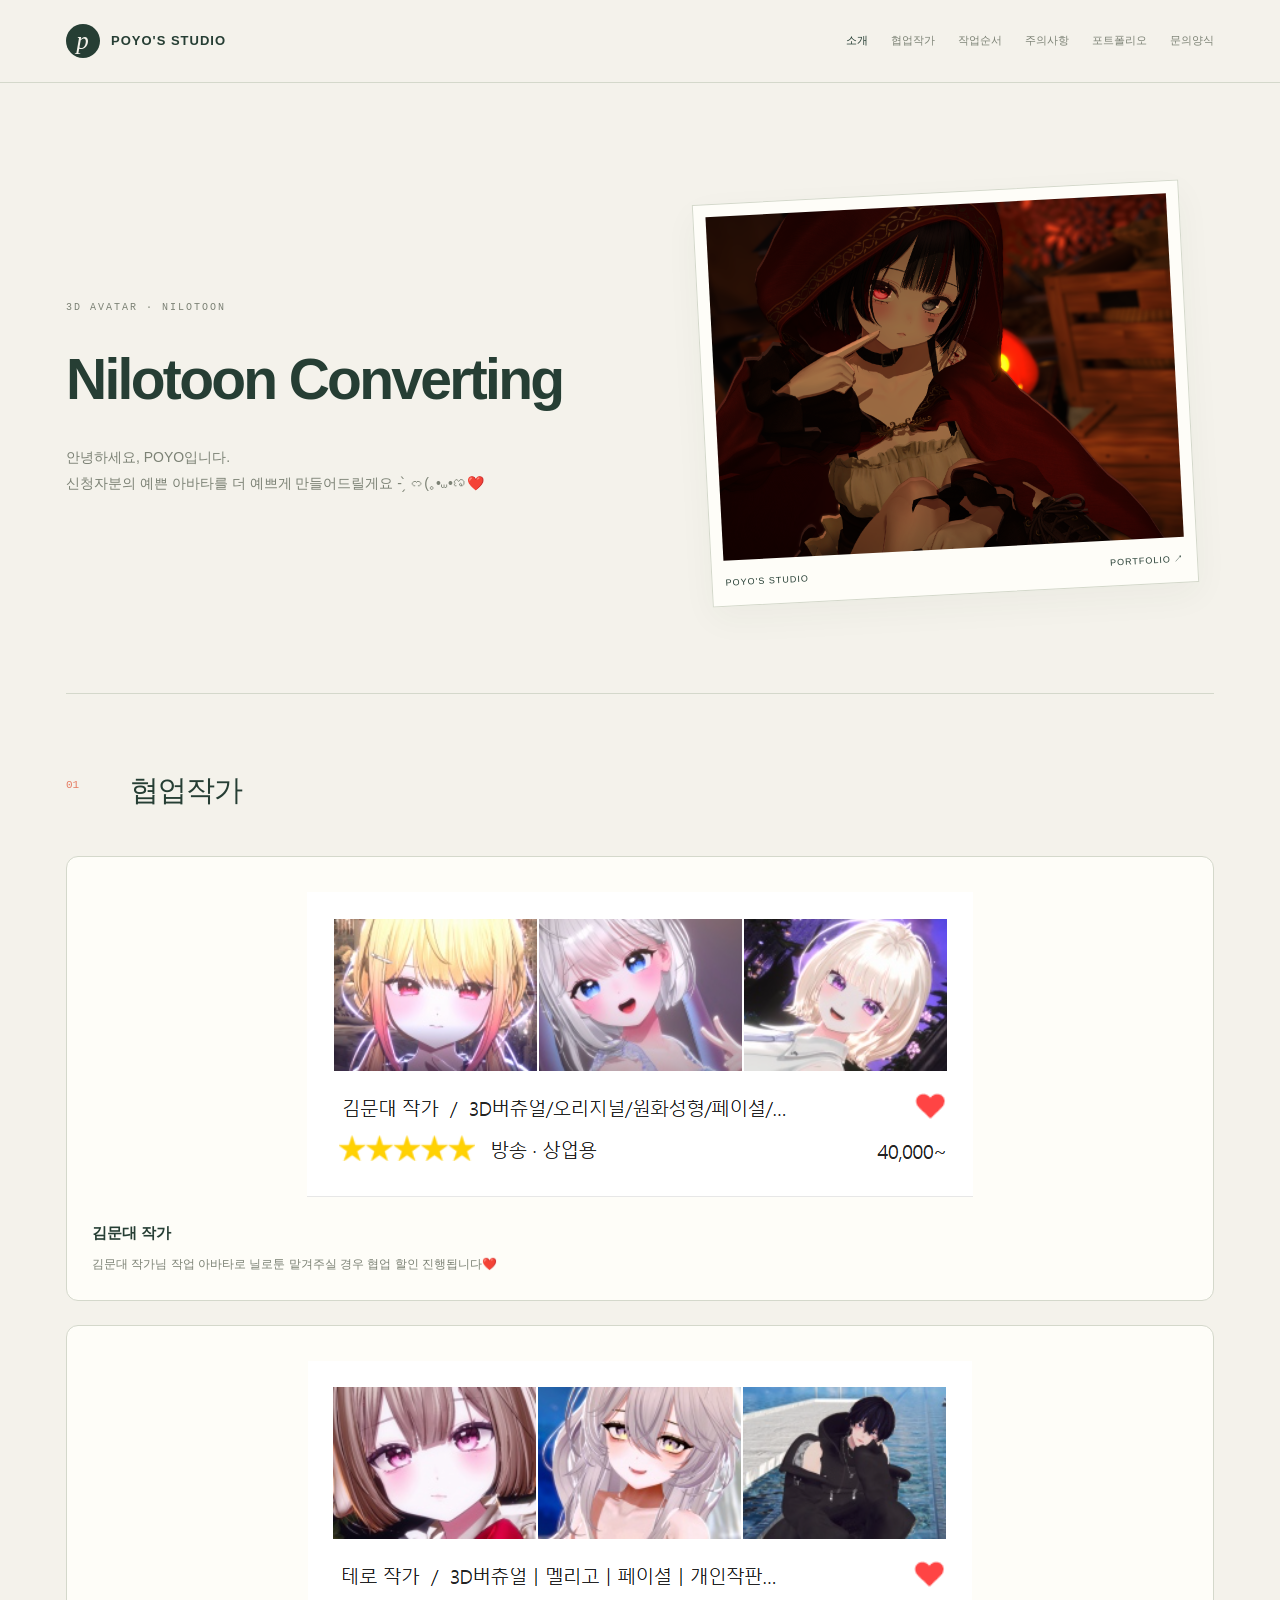
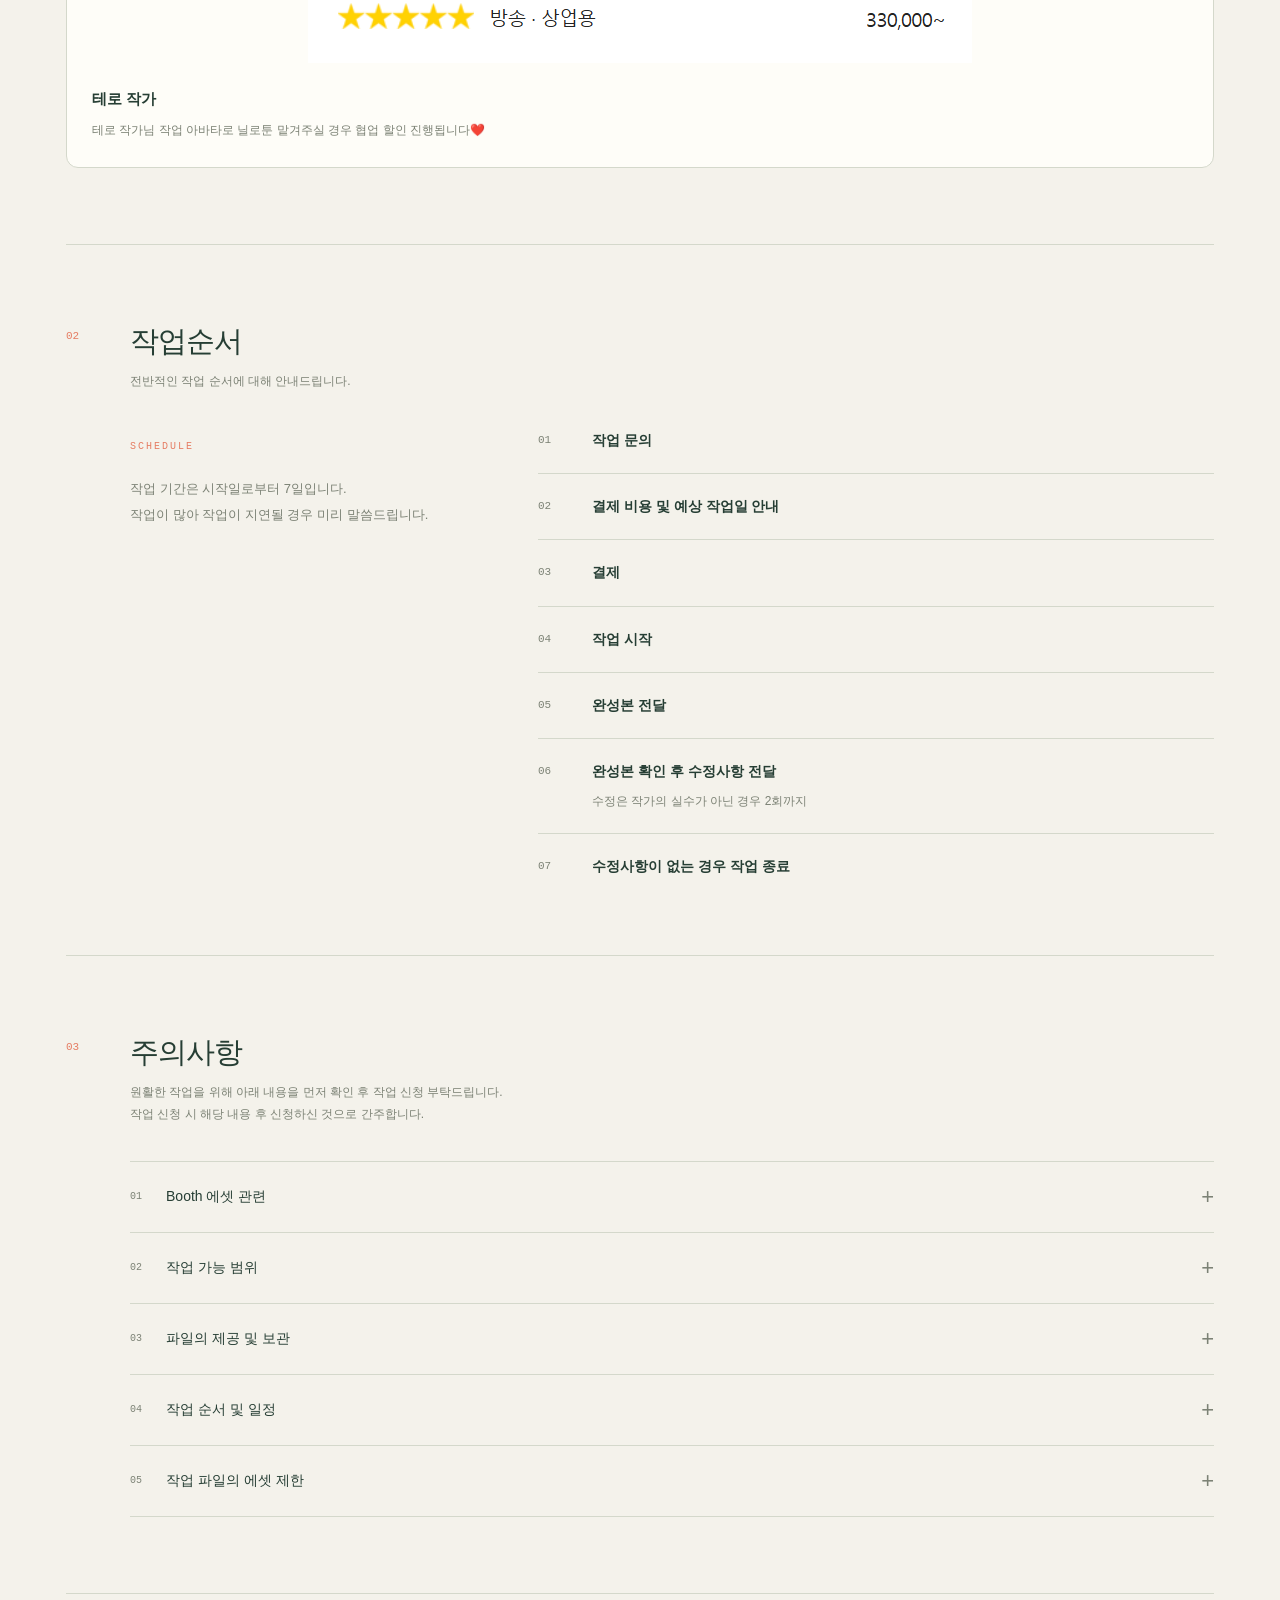
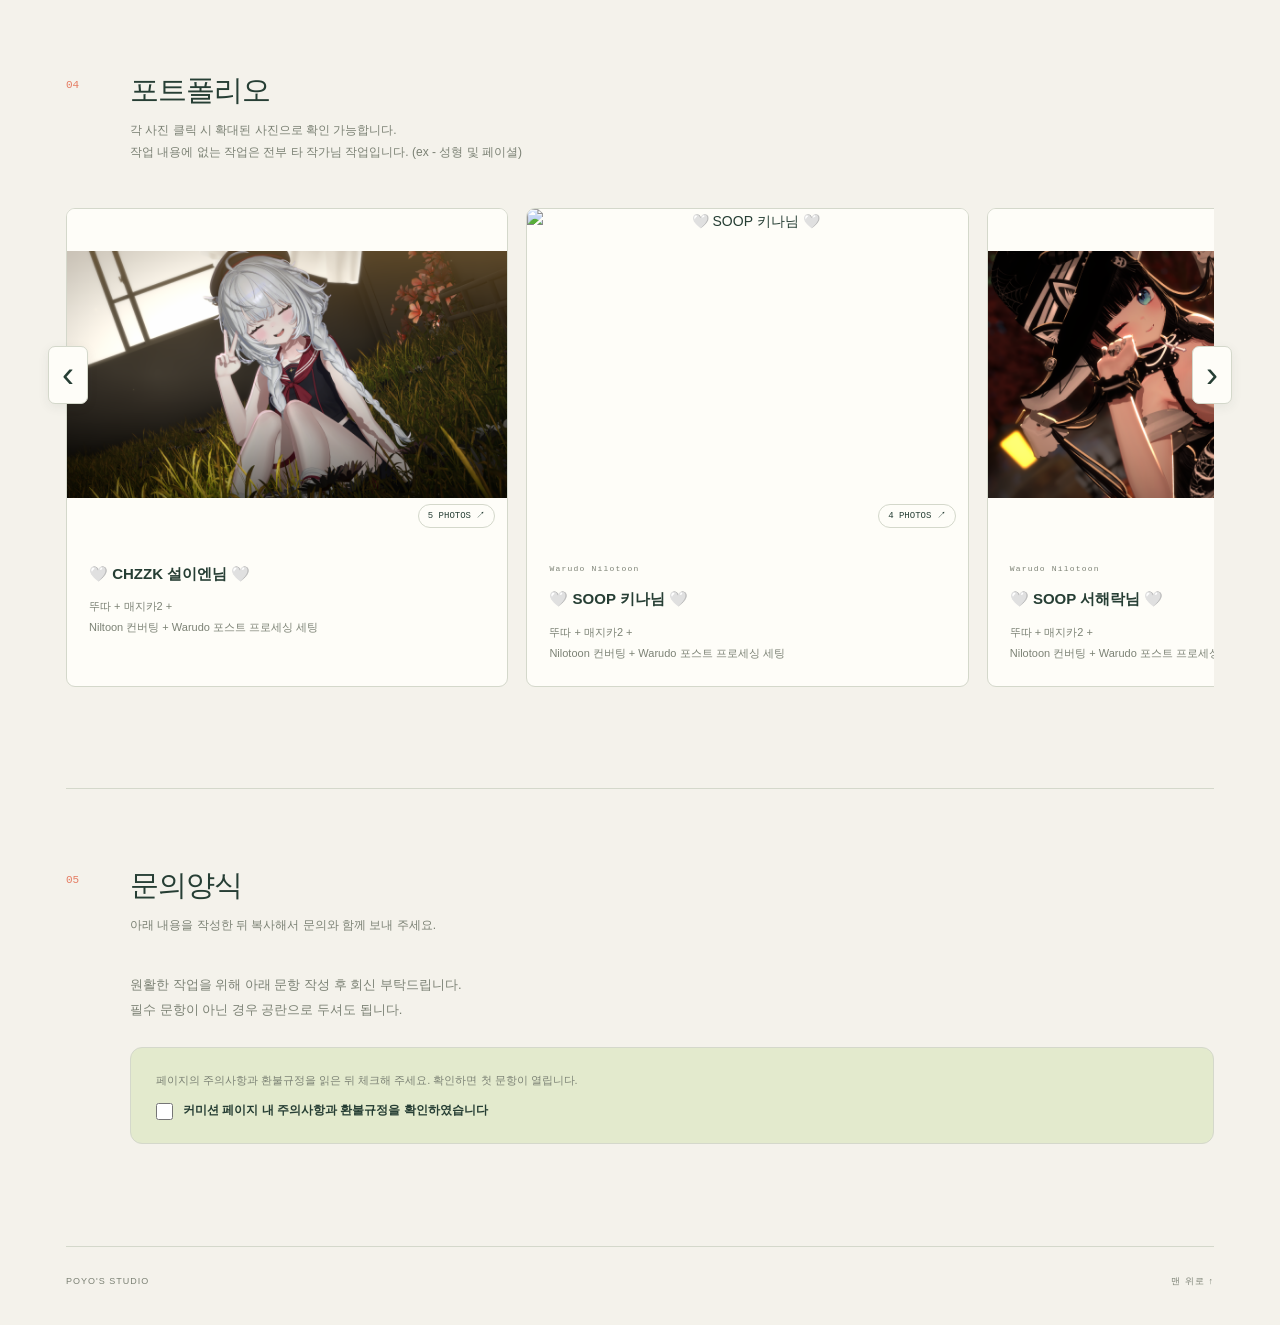
==== commit 3efdc28d: "Update commission page and media" ====
--- a/commission/index.html
+++ b/commission/index.html
@@ -3,7 +3,37 @@
 .hero-photo>div .hero-portfolio-link{font:inherit;white-space:nowrap;border-bottom:1px solid transparent}.hero-portfolio-link:hover{color:var(--accent);border-color:var(--accent)}.collaborators-list{display:grid;gap:24px}.collaborator-card{border:1px solid var(--line);border-radius:12px;background:var(--surface);padding:25px}.collaborator-media{display:flex;justify-content:center;align-items:center;padding:10px 18px 22px}.collaborator-link,.collaborator-static{display:block;width:fit-content;max-width:100%;border-radius:4px}.collaborator-link{transition:transform .25s,box-shadow .25s}.collaborator-link img,.collaborator-static img{display:block;width:auto;max-width:100%;height:auto}.collaborator-link:hover,.collaborator-link:focus-visible{transform:scale(1.015);box-shadow:0 0 27px color-mix(in srgb,var(--accent) 32%,transparent)}.collaborator-copy h3{font-size:15px;white-space:pre-wrap}.collaborator-copy p{font-size:12px;white-space:pre-wrap;color:var(--muted);margin-top:8px}.works-stage{position:relative}.works-edge{position:absolute;z-index:4;top:34%;transform:translateY(-50%);width:40px;height:58px;border:1px solid var(--line);border-radius:7px;background:var(--surface);color:var(--ink);font-size:36px;line-height:1;box-shadow:0 3px 12px #263e3412}.works-edge.previous{left:-18px}.works-edge.next{right:-18px}.works-edge:hover{background:var(--soft)}.works-edge:disabled{visibility:hidden}@media(max-width:700px){.collaborator-card{padding:18px}.collaborator-media{padding:5px 6px 18px}.works-edge{width:29px;height:46px;font-size:28px}.works-edge.previous{left:-12px}.works-edge.next{right:-12px}}
 
 .works-edge{top:var(--works-arrow-top,34%)}
-</style></head><body><div id="app"></div><script type="application/json" id="app-config">{"config":{"kind":"poyo-commission-v1","projectId":"poyo-commission-studio-20261025","modifiedAt":1793036527612,"brand":"POYO'S STUDIO","theme":{"background":"#F4F2EB","surface":"#FEFDF8","ink":"#263E34","muted":"#7C8275","accent":"#E57D63","line":"#D4D8CB","soft":"#E3EACD","headingFont":"","bodyFont":""},"hero":{"eyebrow":"3D AVATAR · NILOTOON","status":"커미션 안내","title":"Nilotoon Converting","intro":"안녕하세요, POYO입니다.\n신청자분의 예쁜 아바타를 더 예쁘게 만들어드릴게요 - ̗̀ ෆ‎‎‎(｡•⩊•ಣ❤️","bio":"Warudo · Meligo를 위한 닐로툰 컨버팅 작업을 진행합니다.\n작업 예시와 안내를 살펴보고, 필요한 작업의 예상 견적을 확인해 주세요.","contactLabel":"작업 문의하기","contactUrl":"","featuredWork":"work-0","stamp":"POYO\nSTUDIO","greetingLabel":"hello,","image":{"src":"assets/poyo-commission-studio-20261025/5db998331e564227a9124d00c8503841c415a00d.png","alt":"5.png","caption":"POYO'S STUDIO"}},"sectionOrder":["collaborators","schedule","notes","works"],"sections":{"hello":{"nav":"소개"},"schedule":{"nav":"작업 순서","title":"작업 순서","intro":"전반적인 작업 순서에 대해 안내드립니다."},"notes":{"nav":"주의사항","title":"주의사항","intro":"원활한 작업을 위해 아래 내용을 먼저 확인 후 작업 신청 부탁드립니다.\n작업 신청 시 해당 내용 후 신청하신 것으로 간주합니다."},"works":{"nav":"포트폴리오","title":"포트폴리오","intro":"각 사진 클릭 시 확대된 사진으로 확인 가능합니다.\n작업 내용에 없는 작업은 전부 타 작가님 작업입니다. (ex - 성형 및 페이셜)"},"estimate":{"nav":"간이 견적","title":"어떤 작업을 생각하고 계신가요?","intro":"필요한 작업과 수량을 골라 예상 금액을 가볍게 확인해 보세요."},"collaborators":{"nav":"협업작가","title":"협업작가","intro":""}},"schedule":{"note":"작업 기간은 시작일로부터 7일입니다.\n작업이 많아 작업이 지연될 경우 미리 말씀드립니다.","steps":[{"id":"step-0","title":"작업 문의","text":""},{"id":"step-1","title":"결제 비용 및 예상 작업일 안내","text":""},{"id":"step-2","title":"결제","text":""},{"id":"step-3","title":"작업 시작","text":""},{"id":"step-4","title":"완성본 전달","text":""},{"id":"step-5","title":"완성본 확인 후 수정사항 전달","text":"수정은 작가의 실수가 아닌 경우 2회까지"},{"id":"step-6","title":"수정사항이 없는 경우 작업 종료","text":""}]},"notes":[{"id":"note-0","title":"Booth 에셋 관련","text":"본 작업은 사용하는 모든 Booth 에셋을 신청자와 작업자 모두 소유하는 것을 원칙으로 진행합니다.\n따라서, 작업자가 보유중이지 않은 에셋으로 작업 요청 시 본인용 에셋을 구매 후 작업자용 에셋도 Booth 기프트로 전달주셔야 합니다.\n작업 신청 시 사용할 에셋의 상업적 이용, 2차 가공 및 수정, 스트리밍 방송에서의 사용 가능 여부를 직접 확인 후 신청부탁드립니다.\n이용 약관을 확인하지 않아 발생되는 모든 책임은 신청자에게 있습니다.","open":false},{"id":"note-1","title":"작업 가능 범위","text":"현재 아바타 성형 및 페이셜 작업은 별도로 진행하지 않습니다.\n성형 및 페이셜 작업이 끝난 완성된 아바타가 있으신 경우에만 신청 부탁드립니다.","open":false},{"id":"note-2","title":"파일의 제공 및 보관","text":"작업 파일은 기본적으로 작업 종료일로부터 별도 안내없이 한달간 보관 후 삭제합니다.\n추가 작업을 원하시는 경우 반드시 미리 말씀부탁드립니다.","open":false},{"id":"note-f2174684-030f-4b47-998d-e54b4ede866f","title":"작업 순서 및 일정","text":"작업은 문의 순서대로가 아닌 결제 순서대로 진행합니다.\n작업 중 답변이 24시간 이상 지연될 경우 다음 신청자 작업부터 진행 및 완료 일정이 지연될 수 있습니다.","open":false},{"id":"note-3d5a1238-556f-4bde-9015-0ccef5fb9cce","title":"작업 파일의 에셋 제한","text":"기본적으로 한 파일 당 헤어 / 의상 각각 3개까지만 작업합니다.\n요청주실 경우 초과 작업도 가능하나, 아래의 사항이 적용됩니다.\n\n- 신청자의 요청으로 한 파일에 작업되는 에셋의 개수를 늘려 발생되는 버벅임은 해결해드리지 않습니다.\n- 이로 인한 파일 분리 요청 시 분리 작업 추가금이 발생됩니다.","open":false}],"works":[{"id":"work-9761a77e-1552-4b4d-8cd5-abf819f9de2e","title":"🤍 CHZZK 설이엔님 🤍","text":"뚜따 + 매지카2 +\nNiltoon 컨버팅 + Warudo 포스트 프로세싱 세팅","tag":"","url":"","media":[{"id":"media-03c6f021-482f-4afa-8e9b-a05e86570a86","src":"assets/poyo-commission-studio-20261025/9b97da3e7d7093ce8e8b366373f8156ae046d5ff.png","alt":"🤍 CHZZK 설이엔님 🤍"},{"id":"media-e8cfa975-d42d-4a6c-9306-9c4862290d97","src":"assets/poyo-commission-studio-20261025/ce95c1a39c1919976c169c00e3584bfbb68a3d11.png","alt":"🤍 CHZZK 설이엔님 🤍"},{"id":"media-6698f67f-7eab-4e9b-9056-a8f7d1a97899","src":"assets/poyo-commission-studio-20261025/eba07c1d20ea517d02464b979a774d9cf4c9d6d8.png","alt":"🤍 CHZZK 설이엔님 🤍"},{"id":"media-5025a9b3-3877-4d62-9f52-79b2122fe0bd","src":"assets/poyo-commission-studio-20261025/f19a1a6ca8386607a2be7cb66b7c7fe8c355f725.png","alt":"🤍 CHZZK 설이엔님 🤍"},{"id":"media-13b2e14d-6c3a-4119-9061-d653e6a77b0c","src":"assets/poyo-commission-studio-20261025/86d0ba1b2fd533c6b9ea6130669b8e3575b9118d.png","alt":"🤍 CHZZK 설이엔님 🤍"}]},{"id":"work-9c4ecdec-ccfc-4c7f-96ef-f5571b2c82fa","title":"🤍 SOOP 키나님 🤍","tag":"Warudo Nilotoon","text":"뚜따 + 매지카2 +\nNilotoon 컨버팅 + Warudo 포스트 프로세싱 세팅","url":"","media":[{"id":"media-4a0b7b52-9a91-4844-a946-43989336837c","src":"assets/poyo-commission-studio-20261025/f00f0979a5218625ef740a4a695dbbd0e89c5d77.png","alt":"🤍 SOOP 키나님 🤍"},{"id":"media-2259282c-cbd4-4be2-9d76-e2f29e4591e0","src":"assets/poyo-commission-studio-20261025/f5615eab932cbfb13447a81a20d180fa1e9dd885.png","alt":"🤍 SOOP 키나님 🤍"},{"id":"media-c6068a03-18ef-4bd7-99d4-d3a72db5c9e1","src":"assets/poyo-commission-studio-20261025/ce7b7a64d53e5eae1f9467a660416a4b34e32ba6.png","alt":"🤍 SOOP 키나님 🤍"},{"id":"media-406ae3e0-964d-4c1c-ad54-77d0d1ed559e","src":"assets/poyo-commission-studio-20261025/f343ecd13a3b3869a1a23ed3c62b172749a54104.png","alt":"🤍 SOOP 키나님 🤍"}]},{"id":"work-2","title":"🤍 SOOP 서해락님 🤍","text":"뚜따 + 매지카2 +\nNilotoon 컨버팅 + Warudo 포스트 프로세싱 세팅","tag":"Warudo Nilotoon","url":"","media":[{"id":"media-041f1fdd-8c62-4fe9-b16d-014f47e5eee2","src":"assets/poyo-commission-studio-20261025/4880bcdae8663f00c24a791655986ce7ccf23dd8.png","alt":"1024_서해락_05"},{"id":"media-ab8011e6-5793-4677-aabd-2d674998c4ec","src":"assets/poyo-commission-studio-20261025/15021abbd805ca3d5ccca228e8c77879c7394517.png","alt":"1024_서해락_01"},{"id":"media-0c8ae631-7713-4823-a702-c1df595f3b87","src":"assets/poyo-commission-studio-20261025/2662922df0f913a040060c356fd38a7017a8b001.png","alt":"1024_서해락_02"},{"id":"media-9c6fe59b-3d64-4216-83bc-deed3eac4994","src":"assets/poyo-commission-studio-20261025/51147f4e807beb9777307d4ef7717bb84cb8509b.png","alt":"1024_서해락_03"},{"id":"media-69a512bd-baa6-46b8-810a-29d83cc77e6a","src":"assets/poyo-commission-studio-20261025/c6050ada360bbc2bad196c7d87a1637a7f10325d.png","alt":"1024_서해락_04"}]},{"id":"work-1","title":"🤍 SOOP 우누님 🤍","text":"Nilotoon 컨버팅 + Warudo 포스트 프로세싱 세팅","tag":"Warudo Nilotoon","url":"","media":[{"id":"media-1-0","src":"assets/poyo-commission-studio-20261025/3fc1253b7fc194b39f4c1cdbbd02a69953042a71.webp","alt":"🤍 SOOP 우누님 🤍"},{"id":"media-1-1","src":"assets/poyo-commission-studio-20261025/ba23d592b30d4a1fe9fdb9e40369201061b1bf88.webp","alt":"🤍 SOOP 우누님 🤍"},{"id":"media-1-2","src":"assets/poyo-commission-studio-20261025/99332fd2b0eeb8e45996a05f71c8d6521e82b226.webp","alt":"🤍 SOOP 우누님 🤍"},{"id":"media-1-3","src":"assets/poyo-commission-studio-20261025/cb8abda182b0f0a4ccc4d210ddfb0eac8ba4ed2f.webp","alt":"🤍 SOOP 우누님 🤍"}]},{"id":"work-0","title":"🤍 404 작가 샘플용 🤍","text":"Nilotoon 컨버팅 + Warudo 포스트 프로세싱 세팅\n성형 및 페이셜은 협업작가 테로님❤️","tag":"NILOTOON / AVATAR","url":"","media":[{"id":"media-0-0","src":"assets/poyo-commission-studio-20261025/41b61974dad57d9c995505a8d43f5671d3ad0d48.webp","alt":"🤍 404 작가 샘플용 🤍"},{"id":"media-0-1","src":"assets/poyo-commission-studio-20261025/4ce5f51383d99afb7d5f71a62015f739c3fe4666.webp","alt":"🤍 404 작가 샘플용 🤍"},{"id":"media-0-2","src":"assets/poyo-commission-studio-20261025/0ed0a7b4fc84c49030be2dda5fd76c8addaca7be.webp","alt":"🤍 404 작가 샘플용 🤍"},{"id":"media-0-3","src":"assets/poyo-commission-studio-20261025/921bfd93e4c8c0e1b4bd44a54a0f7ac99da7a179.webp","alt":"🤍 404 작가 샘플용 🤍"}]},{"id":"work-6a89f9c8-1f15-49fa-96ed-0235a63f2894","title":"🤍 SOOP 나리님 🤍","tag":"Warudo Nilotoon","text":"Nilotoon 컨버팅 + Warudo 포스트 프로세싱 세팅","url":"","media":[{"id":"media-f8f3d8df-da98-4c59-818b-d4807194059d","src":"assets/poyo-commission-studio-20261025/2bfb99aea9144cbbcaf184791f4624abae9b8543.png","alt":"🤍 SOOP 나리님 🤍"},{"id":"media-d063a367-cad2-4100-a79c-c5ac38384b9a","src":"assets/poyo-commission-studio-20261025/5d4ec9af2493d9a7de35e18837f3580655a63196.png","alt":"🤍 SOOP 나리님 🤍"}]}],"quote":{"baseLabel":"최초 아바타 세팅","basePrice":100000,"notice":"본 견적은 선택한 작업을 기준으로 정리됩니다. 확인이 필요한 금액과 세부 작업 범위는 문의 시 안내드려요.","firstLabel":"처음 의뢰해요","returnLabel":"같은 아바타로 재의뢰해요","detailUrl":"../nilotoon-estimate/index.html","returnUrl":"../nilotoon-estimate-returning/index.html","groups":[{"id":"group-basic","title":"작업 옵션","items":[{"id":"item-0","label":"헤어","description":"","unit":"개","price":40000},{"id":"item-1","label":"의상","description":"","unit":"개","price":50000},{"id":"item-2","label":"액세서리","description":"","unit":"개","price":30000},{"id":"item-3","label":"Warudo 포스트 프로세싱 추가","description":"","unit":"개","price":20000}]}]},"footer":"POYO’S STUDIO · AVATAR COMMISSION","footerNote":"당신의 다음 장면을 함께합니다.","paletteRestoreVersion":"cream-green-restore-20261026-01","collaborators":[{"id":"collaborator-0","title":"김문대 작가","text":"김문대 작가님 작업 아바타로 닐로툰 맡겨주실 경우 협업 할인 진행됩니다❤️","url":"https://artmug.kr/index.php?channel=view&uid=53736","image":{"src":"assets/poyo-commission-studio-20261025/8f01c6fe95299b0040be51b0e9492538202a57f8.png","alt":"김문대 작가님 작업 아바타로 닐로툰 맡겨주실 경우 협업 할인 진행됩니다❤️"}},{"id":"collaborator-1","title":"테로 작가","text":"테로 작가님 작업 아바타로 닐로툰 맡겨주실 경우 협업 할인 진행됩니다❤️","url":"https://artmug.kr/index.php?channel=view&uid=54213","image":{"src":"assets/poyo-commission-studio-20261025/9a957e3453a513c6b2db607c0c7e6bc49bb50339.png","alt":"테로 작가님 작업 아바타로 닐로툰 맡겨주실 경우 협업 할인 진행됩니다❤️"}}]},"preview":null}</script><script>const createGalleryViewer=function createGalleryViewer(options={}){
+.application-shell{margin-left:64px;min-width:0}.application-intro{white-space:pre-wrap;line-height:1.95;color:var(--muted);font-size:13px;margin-bottom:24px}.application-gate{border:1px solid var(--line);border-radius:12px;background:var(--soft);padding:22px 25px;margin-bottom:26px}.application-help{white-space:pre-wrap;overflow-wrap:anywhere;color:var(--muted);font-size:11px;line-height:1.85;margin:0 0 10px}.application-check{display:flex;align-items:flex-start;gap:10px;cursor:pointer;line-height:1.8;font-size:12px}.application-check input{width:17px;height:17px;flex:0 0 17px;margin:3px 0 0;accent-color:var(--ink)}.application-form[hidden],.application-field[hidden],.application-ack-row[hidden],.application-error[hidden]{display:none!important}.application-block{border:1px solid var(--line);background:var(--surface);border-radius:12px;padding:28px;margin-bottom:20px;min-width:0}.application-block>h3{font-size:16px;letter-spacing:-.5px;font-weight:600;padding-bottom:22px;margin-bottom:23px;border-bottom:1px solid var(--line)}.application-grid{display:grid;grid-template-columns:repeat(2,minmax(0,1fr));gap:25px 20px}.application-field{min-width:0}.application-field-textarea,.application-field-radio,.application-field-multi,.application-field-checkbox,.application-field-notice{grid-column:1/-1}.application-label{display:block;font-size:12px;font-weight:600;line-height:1.8;white-space:pre-wrap;overflow-wrap:anywhere;margin-bottom:9px}.application-required{color:var(--accent)}.application-field input:not([type=radio]):not([type=checkbox]),.application-field textarea{display:block;width:100%;min-width:0;border:1px solid var(--line);border-radius:7px;background:var(--surface);padding:12px 14px;font:inherit;font-size:12px;line-height:1.8;color:var(--ink)}.application-field textarea{resize:vertical;min-height:100px}.application-field input::placeholder,.application-field textarea::placeholder{color:var(--muted);opacity:.65}.application-choices{display:flex;gap:9px;flex-wrap:wrap}.application-choice{display:flex;align-items:center;gap:9px;padding:11px 15px;border:1px solid var(--line);border-radius:7px;font-size:12px;cursor:pointer;line-height:1.7;max-width:100%}.application-choice span{overflow-wrap:anywhere}.application-choice:has(input:checked){background:var(--soft);border-color:var(--ink)}.application-choice input{accent-color:var(--ink);margin:0;flex:0 0 auto;width:15px;height:15px}.application-route-choices{display:grid;grid-template-columns:repeat(2,minmax(0,1fr));gap:13px;margin:15px 0 28px}.application-route-card{display:flex;gap:13px;border:1px solid var(--line);border-radius:9px;padding:20px;cursor:pointer;align-items:flex-start;min-width:0}.application-route-card:has(input:checked){background:var(--soft);border-color:var(--ink)}.application-route-card input{margin:6px 0 0;accent-color:var(--ink);flex-shrink:0}.application-route-card span{min-width:0}.application-route-card small{display:block;color:var(--muted);font:10px/1.8 monospace;margin-bottom:7px}.application-route-card strong{display:block;white-space:pre-wrap;line-height:1.8;font-size:13px;overflow-wrap:anywhere}.application-route-card em{display:block;font-style:normal;font-size:11px;color:var(--muted);margin-top:7px;white-space:pre-wrap;line-height:1.9}.application-ack-row{display:flex;align-items:center;gap:18px;justify-content:space-between;flex-wrap:wrap;margin-top:25px;padding-top:22px;border-top:1px solid var(--line)}.application-ack-status{font-size:11px;white-space:pre-wrap;line-height:1.8}.application-ack-row .btn{font-size:11px}.application-actions{text-align:center;padding:8px 0 10px}.application-actions p{font-size:12px;color:var(--muted);line-height:1.8;white-space:pre-wrap;margin:0 0 14px}.application-actions .btn{padding:14px 28px}.application-error{font-size:11px;color:#b44c37;margin-top:7px;line-height:1.7}.application-field-notice{padding:18px 20px;background:var(--soft);border-radius:8px}.application-field-notice .application-help{margin:0}.application-overlay{position:fixed;inset:0;z-index:2147483646;background:#0c1614d9;overflow:hidden}.application-modal{position:absolute;left:50%;transform:translateX(-50%);top:var(--application-modal-top,16px);width:min(640px,calc(100% - 32px));max-height:var(--application-modal-height,calc(100dvh - 32px));overflow:auto;overscroll-behavior:contain;padding:30px;background:var(--surface);color:var(--ink);border:1px solid var(--line);border-radius:13px;box-shadow:0 20px 70px #0003}.application-modal h3{font-size:18px;line-height:1.6;margin:0 0 22px;white-space:pre-wrap;overflow-wrap:anywhere}.application-notice-text{white-space:pre-wrap;line-height:2;font-size:13px;overflow-wrap:anywhere}.application-notice-check{padding-top:22px;margin-top:25px;border-top:1px solid var(--line)}.application-copy-text{display:block;min-width:0;width:100%;height:300px;border:1px solid var(--line);background:var(--surface);border-radius:7px;padding:12px;margin:15px 0;font:12px/1.9 var(--body-font,Arial,sans-serif);color:var(--ink);resize:vertical}@media(max-width:700px){.application-shell{margin-left:0}.application-intro{font-size:12px}.application-gate{padding:18px}.application-block{padding:20px 17px}.application-grid{grid-template-columns:1fr;gap:22px}.application-field{grid-column:1/-1}.application-route-choices{grid-template-columns:1fr}.application-route-card{padding:17px}.application-ack-row .btn{width:100%;padding:11px}.application-modal{padding:23px 20px}.application-modal h3{font-size:16px}.application-notice-text{font-size:12px}.application-actions .btn{width:100%;gap:12px}}
+</style></head><body><div id="app"></div><script type="application/json" id="app-config">{"config":{"kind":"poyo-commission-v1","projectId":"poyo-commission-studio-20261025","modifiedAt":1793179697695,"brand":"POYO'S STUDIO","theme":{"background":"#F4F2EB","surface":"#FEFDF8","ink":"#263E34","muted":"#7C8275","accent":"#E57D63","line":"#D4D8CB","soft":"#E3EACD","headingFont":"","bodyFont":""},"hero":{"eyebrow":"3D AVATAR · NILOTOON","status":"커미션 안내","title":"Nilotoon Converting","intro":"안녕하세요, POYO입니다.\n신청자분의 예쁜 아바타를 더 예쁘게 만들어드릴게요 - ̗̀ ෆ‎‎‎(｡•⩊•ಣ❤️","bio":"Warudo · Meligo를 위한 닐로툰 컨버팅 작업을 진행합니다.\n작업 예시와 안내를 살펴보고, 필요한 작업의 예상 견적을 확인해 주세요.","contactLabel":"작업 문의하기","contactUrl":"","featuredWork":"work-0","stamp":"POYO\nSTUDIO","greetingLabel":"hello,","image":{"src":"assets/poyo-commission-studio-20261025/5db998331e564227a9124d00c8503841c415a00d.png","alt":"5.png","caption":"POYO'S STUDIO"}},"sectionOrder":["collaborators","schedule","notes","works","application"],"sections":{"hello":{"nav":"소개"},"schedule":{"nav":"작업순서","title":"작업순서","intro":"전반적인 작업 순서에 대해 안내드립니다."},"notes":{"nav":"주의사항","title":"주의사항","intro":"원활한 작업을 위해 아래 내용을 먼저 확인 후 작업 신청 부탁드립니다.\n작업 신청 시 해당 내용 후 신청하신 것으로 간주합니다."},"works":{"nav":"포트폴리오","title":"포트폴리오","intro":"각 사진 클릭 시 확대된 사진으로 확인 가능합니다.\n작업 내용에 없는 작업은 전부 타 작가님 작업입니다. (ex - 성형 및 페이셜)"},"estimate":{"nav":"간이 견적","title":"어떤 작업을 생각하고 계신가요?","intro":"필요한 작업과 수량을 골라 예상 금액을 가볍게 확인해 보세요."},"collaborators":{"nav":"협업작가","title":"협업작가","intro":""},"application":{"nav":"문의양식","title":"문의양식","intro":"아래 내용을 작성한 뒤 복사해서 문의와 함께 보내 주세요."}},"schedule":{"note":"작업 기간은 시작일로부터 7일입니다.\n작업이 많아 작업이 지연될 경우 미리 말씀드립니다.","steps":[{"id":"step-0","title":"작업 문의","text":""},{"id":"step-1","title":"결제 비용 및 예상 작업일 안내","text":""},{"id":"step-2","title":"결제","text":""},{"id":"step-3","title":"작업 시작","text":""},{"id":"step-4","title":"완성본 전달","text":""},{"id":"step-5","title":"완성본 확인 후 수정사항 전달","text":"수정은 작가의 실수가 아닌 경우 2회까지"},{"id":"step-6","title":"수정사항이 없는 경우 작업 종료","text":""}]},"notes":[{"id":"note-0","title":"Booth 에셋 관련","text":"본 작업은 사용하는 모든 Booth 에셋을 신청자와 작업자 모두 소유하는 것을 원칙으로 진행합니다.\n따라서, 작업자가 보유중이지 않은 에셋으로 작업 요청 시 본인용 에셋을 구매 후 작업자용 에셋도 Booth 기프트로 전달주셔야 합니다.\n작업 신청 시 사용할 에셋의 상업적 이용, 2차 가공 및 수정, 스트리밍 방송에서의 사용 가능 여부를 직접 확인 후 신청부탁드립니다.\n이용 약관을 확인하지 않아 발생되는 모든 책임은 신청자에게 있습니다.","open":false},{"id":"note-1","title":"작업 가능 범위","text":"현재 아바타 성형 및 페이셜 작업은 별도로 진행하지 않습니다.\n성형 및 페이셜 작업이 끝난 완성된 아바타가 있으신 경우에만 신청 부탁드립니다.","open":false},{"id":"note-2","title":"파일의 제공 및 보관","text":"작업 파일은 기본적으로 작업 종료일로부터 별도 안내없이 한달간 보관 후 삭제합니다.\n추가 작업을 원하시는 경우 반드시 미리 말씀부탁드립니다.","open":false},{"id":"note-f2174684-030f-4b47-998d-e54b4ede866f","title":"작업 순서 및 일정","text":"작업은 문의 순서대로가 아닌 결제 순서대로 진행합니다.\n작업 중 답변이 24시간 이상 지연될 경우 다음 신청자 작업부터 진행 및 완료 일정이 지연될 수 있습니다.","open":false},{"id":"note-3d5a1238-556f-4bde-9015-0ccef5fb9cce","title":"작업 파일의 에셋 제한","text":"기본적으로 한 파일 당 헤어 / 의상 각각 3개까지만 작업합니다.\n요청주실 경우 초과 작업도 가능하나, 아래의 사항이 적용됩니다.\n\n- 신청자의 요청으로 한 파일에 작업되는 에셋의 개수를 늘려 발생되는 버벅임은 해결해드리지 않습니다.\n- 이로 인한 파일 분리 요청 시 분리 작업 추가금이 발생됩니다.","open":false}],"works":[{"id":"work-9761a77e-1552-4b4d-8cd5-abf819f9de2e","title":"🤍 CHZZK 설이엔님 🤍","text":"뚜따 + 매지카2 +\nNiltoon 컨버팅 + Warudo 포스트 프로세싱 세팅","tag":"","url":"","media":[{"id":"media-03c6f021-482f-4afa-8e9b-a05e86570a86","src":"assets/poyo-commission-studio-20261025/9b97da3e7d7093ce8e8b366373f8156ae046d5ff.png","alt":"🤍 CHZZK 설이엔님 🤍"},{"id":"media-e8cfa975-d42d-4a6c-9306-9c4862290d97","src":"assets/poyo-commission-studio-20261025/ce95c1a39c1919976c169c00e3584bfbb68a3d11.png","alt":"🤍 CHZZK 설이엔님 🤍"},{"id":"media-6698f67f-7eab-4e9b-9056-a8f7d1a97899","src":"assets/poyo-commission-studio-20261025/eba07c1d20ea517d02464b979a774d9cf4c9d6d8.png","alt":"🤍 CHZZK 설이엔님 🤍"},{"id":"media-5025a9b3-3877-4d62-9f52-79b2122fe0bd","src":"assets/poyo-commission-studio-20261025/f19a1a6ca8386607a2be7cb66b7c7fe8c355f725.png","alt":"🤍 CHZZK 설이엔님 🤍"},{"id":"media-13b2e14d-6c3a-4119-9061-d653e6a77b0c","src":"assets/poyo-commission-studio-20261025/86d0ba1b2fd533c6b9ea6130669b8e3575b9118d.png","alt":"🤍 CHZZK 설이엔님 🤍"}]},{"id":"work-9c4ecdec-ccfc-4c7f-96ef-f5571b2c82fa","title":"🤍 SOOP 키나님 🤍","tag":"Warudo Nilotoon","text":"뚜따 + 매지카2 +\nNilotoon 컨버팅 + Warudo 포스트 프로세싱 세팅","url":"","media":[{"id":"media-4a0b7b52-9a91-4844-a946-43989336837c","src":"assets/poyo-commission-studio-20261025/f00f0979a5218625ef740a4a695dbbd0e89c5d77.png","alt":"🤍 SOOP 키나님 🤍"},{"id":"media-2259282c-cbd4-4be2-9d76-e2f29e4591e0","src":"assets/poyo-commission-studio-20261025/f5615eab932cbfb13447a81a20d180fa1e9dd885.png","alt":"🤍 SOOP 키나님 🤍"},{"id":"media-c6068a03-18ef-4bd7-99d4-d3a72db5c9e1","src":"assets/poyo-commission-studio-20261025/ce7b7a64d53e5eae1f9467a660416a4b34e32ba6.png","alt":"🤍 SOOP 키나님 🤍"},{"id":"media-406ae3e0-964d-4c1c-ad54-77d0d1ed559e","src":"assets/poyo-commission-studio-20261025/f343ecd13a3b3869a1a23ed3c62b172749a54104.png","alt":"🤍 SOOP 키나님 🤍"}]},{"id":"work-2","title":"🤍 SOOP 서해락님 🤍","text":"뚜따 + 매지카2 +\nNilotoon 컨버팅 + Warudo 포스트 프로세싱 세팅","tag":"Warudo Nilotoon","url":"","media":[{"id":"media-041f1fdd-8c62-4fe9-b16d-014f47e5eee2","src":"assets/poyo-commission-studio-20261025/4880bcdae8663f00c24a791655986ce7ccf23dd8.png","alt":"1024_서해락_05"},{"id":"media-ab8011e6-5793-4677-aabd-2d674998c4ec","src":"assets/poyo-commission-studio-20261025/15021abbd805ca3d5ccca228e8c77879c7394517.png","alt":"1024_서해락_01"},{"id":"media-0c8ae631-7713-4823-a702-c1df595f3b87","src":"assets/poyo-commission-studio-20261025/2662922df0f913a040060c356fd38a7017a8b001.png","alt":"1024_서해락_02"},{"id":"media-9c6fe59b-3d64-4216-83bc-deed3eac4994","src":"assets/poyo-commission-studio-20261025/51147f4e807beb9777307d4ef7717bb84cb8509b.png","alt":"1024_서해락_03"},{"id":"media-69a512bd-baa6-46b8-810a-29d83cc77e6a","src":"assets/poyo-commission-studio-20261025/c6050ada360bbc2bad196c7d87a1637a7f10325d.png","alt":"1024_서해락_04"}]},{"id":"work-1","title":"🤍 SOOP 우누님 🤍","text":"Nilotoon 컨버팅 + Warudo 포스트 프로세싱 세팅","tag":"Warudo Nilotoon","url":"","media":[{"id":"media-1-0","src":"assets/poyo-commission-studio-20261025/3fc1253b7fc194b39f4c1cdbbd02a69953042a71.webp","alt":"🤍 SOOP 우누님 🤍"},{"id":"media-1-1","src":"assets/poyo-commission-studio-20261025/ba23d592b30d4a1fe9fdb9e40369201061b1bf88.webp","alt":"🤍 SOOP 우누님 🤍"},{"id":"media-1-2","src":"assets/poyo-commission-studio-20261025/99332fd2b0eeb8e45996a05f71c8d6521e82b226.webp","alt":"🤍 SOOP 우누님 🤍"},{"id":"media-1-3","src":"assets/poyo-commission-studio-20261025/cb8abda182b0f0a4ccc4d210ddfb0eac8ba4ed2f.webp","alt":"🤍 SOOP 우누님 🤍"}]},{"id":"work-0","title":"🤍 404 작가 샘플용 🤍","text":"Nilotoon 컨버팅 + Warudo 포스트 프로세싱 세팅\n성형 및 페이셜은 협업작가 테로님❤️","tag":"NILOTOON / AVATAR","url":"","media":[{"id":"media-0-0","src":"assets/poyo-commission-studio-20261025/41b61974dad57d9c995505a8d43f5671d3ad0d48.webp","alt":"🤍 404 작가 샘플용 🤍"},{"id":"media-0-1","src":"assets/poyo-commission-studio-20261025/4ce5f51383d99afb7d5f71a62015f739c3fe4666.webp","alt":"🤍 404 작가 샘플용 🤍"},{"id":"media-0-2","src":"assets/poyo-commission-studio-20261025/0ed0a7b4fc84c49030be2dda5fd76c8addaca7be.webp","alt":"🤍 404 작가 샘플용 🤍"},{"id":"media-0-3","src":"assets/poyo-commission-studio-20261025/921bfd93e4c8c0e1b4bd44a54a0f7ac99da7a179.webp","alt":"🤍 404 작가 샘플용 🤍"}]},{"id":"work-6a89f9c8-1f15-49fa-96ed-0235a63f2894","title":"🤍 SOOP 나리님 🤍","tag":"Warudo Nilotoon","text":"Nilotoon 컨버팅 + Warudo 포스트 프로세싱 세팅","url":"","media":[{"id":"media-f8f3d8df-da98-4c59-818b-d4807194059d","src":"assets/poyo-commission-studio-20261025/2bfb99aea9144cbbcaf184791f4624abae9b8543.png","alt":"🤍 SOOP 나리님 🤍"},{"id":"media-d063a367-cad2-4100-a79c-c5ac38384b9a","src":"assets/poyo-commission-studio-20261025/5d4ec9af2493d9a7de35e18837f3580655a63196.png","alt":"🤍 SOOP 나리님 🤍"}]}],"quote":{"baseLabel":"최초 아바타 세팅","basePrice":100000,"notice":"본 견적은 선택한 작업을 기준으로 정리됩니다. 확인이 필요한 금액과 세부 작업 범위는 문의 시 안내드려요.","firstLabel":"처음 의뢰해요","returnLabel":"같은 아바타로 재의뢰해요","detailUrl":"../nilotoon-estimate/index.html","returnUrl":"../nilotoon-estimate-returning/index.html","groups":[{"id":"group-basic","title":"작업 옵션","items":[{"id":"item-0","label":"헤어","description":"","unit":"개","price":40000},{"id":"item-1","label":"의상","description":"","unit":"개","price":50000},{"id":"item-2","label":"액세서리","description":"","unit":"개","price":30000},{"id":"item-3","label":"Warudo 포스트 프로세싱 추가","description":"","unit":"개","price":20000}]}]},"footer":"POYO’S STUDIO · AVATAR COMMISSION","footerNote":"당신의 다음 장면을 함께합니다.","paletteRestoreVersion":"cream-green-restore-20261026-01","collaborators":[{"id":"collaborator-0","title":"김문대 작가","text":"김문대 작가님 작업 아바타로 닐로툰 맡겨주실 경우 협업 할인 진행됩니다❤️","url":"https://artmug.kr/index.php?channel=view&uid=53736","image":{"src":"assets/poyo-commission-studio-20261025/8f01c6fe95299b0040be51b0e9492538202a57f8.png","alt":"김문대 작가님 작업 아바타로 닐로툰 맡겨주실 경우 협업 할인 진행됩니다❤️"}},{"id":"collaborator-1","title":"테로 작가","text":"테로 작가님 작업 아바타로 닐로툰 맡겨주실 경우 협업 할인 진행됩니다❤️","url":"https://artmug.kr/index.php?channel=view&uid=54213","image":{"src":"assets/poyo-commission-studio-20261025/9a957e3453a513c6b2db607c0c7e6bc49bb50339.png","alt":"테로 작가님 작업 아바타로 닐로툰 맡겨주실 경우 협업 할인 진행됩니다❤️"}}],"application":{"version":1,"startLabel":"커미션 페이지 내 주의사항과 환불규정을 확인하였습니다","startHelp":"페이지의 주의사항과 환불규정을 읽은 뒤 체크해 주세요. 확인하면 첫 문항이 열립니다.","intro":"원활한 작업을 위해 아래 문항 작성 후 회신 부탁드립니다.\n필수 문항이 아닌 경우 공란으로 두셔도 됩니다.","basicTitle":"기본 정보","workTitle":"작업 내용 · 최대한 상세히 작성","typeLabel":"작업을 신청하시는 아바타의 유형","extraTitle":"추가 내용","copyTitle":"작업 신청서","copyLabel":"작성한 작업 양식 복사","completeLabel":"작업 내용 작성 완료 · 안내 확인","reviewLabel":"안내사항 다시 보기","basicFields":[{"id":"activity","label":"활동명 및 방송국 링크","type":"text","required":true,"help":"","showHelp":true,"placeholder":"활동명과 방송국 링크를 함께 적어 주세요.","condition":{"field":"","value":""},"options":[]},{"id":"avatar","label":"사용 중인 아바타 이름","type":"text","required":true,"help":"","showHelp":false,"placeholder":"헤드와 바디가 다른 경우 각각 작성해 주세요.\n예: 헤드 오리지널 / 바디 시나노","condition":{"field":"","value":""},"options":[]},{"id":"program","label":"사용 프로그램","type":"radio","required":true,"help":"","showHelp":true,"placeholder":"","condition":{"field":"","value":""},"options":[{"id":"meligo","label":"Meligo"},{"id":"warudo","label":"Warudo"}]},{"id":"warudo-pro","label":"Warudo Pro 라이선스 보유 여부","type":"radio","required":true,"help":"","showHelp":true,"placeholder":"","condition":{"field":"program","value":"warudo"},"options":[{"id":"yes","label":"보유"},{"id":"no","label":"미보유"}]},{"id":"post-processing","label":"Warudo 배경의 포스트 프로세싱 볼륨 추가 여부","type":"radio","required":true,"help":"","showHelp":true,"placeholder":"","condition":{"field":"program","value":"warudo"},"options":[{"id":"yes","label":"추가 희망"},{"id":"no","label":"추가하지 않음"}]},{"id":"deadline","label":"희망 마감일","type":"text","required":false,"help":"","showHelp":false,"placeholder":"정해진 날짜가 없다면 비워 주세요.","condition":{"field":"","value":""},"options":[]},{"id":"portfolio-date","label":"포트폴리오 공개 희망일","type":"text","required":true,"help":"","showHelp":false,"placeholder":"- 데뷔 일자까지 최대 한달 비공개 가능\n- 공란으로 제출 시 작업 종료 직후 포트폴리오가 올라갑니다.\n- 비공개 추가금 + 50,000","condition":{"field":"","value":""},"options":[]}],"routes":[{"id":"existing","label":"기존에 뚜따와 세팅이 완료된 아바타","description":"세팅 완료된 유니티패키지를 닐로툰으로 컨버팅합니다.","fields":[{"id":"assembler","label":"뚜따 작업자","type":"radio","required":true,"help":"","showHelp":true,"placeholder":"","condition":{"field":"","value":""},"options":[{"id":"self","label":"본인이 작업"},{"id":"other","label":"다른 작업자가 있음"}]},{"id":"question-669450b8-5","label":"작업자 정보","type":"text","required":true,"help":"","showHelp":false,"placeholder":"작업자 이름 + 아트머그일 경우 아트머그 주소까지","condition":{"field":"assembler","value":"other"},"options":[]},{"id":"hair-count","label":"헤어 개수","type":"number","required":true,"help":"","showHelp":true,"placeholder":"0","condition":{"field":"","value":""},"options":[]},{"id":"clothes-count","label":"의상 개수","type":"number","required":true,"help":"","showHelp":true,"placeholder":"0","condition":{"field":"","value":""},"options":[]},{"id":"accessory-count","label":"액세서리 개수","type":"number","required":true,"help":"","showHelp":true,"placeholder":"0","condition":{"field":"","value":""},"options":[]},{"id":"physics","label":"적용된 물리","type":"multi","required":true,"help":"","showHelp":true,"placeholder":"","condition":{"field":"","value":""},"options":[{"id":"spring","label":"스프링본"},{"id":"magica","label":"Magica Cloth2"},{"id":"none","label":"없음"}]},{"id":"fbx","label":"FBX 파일 보유 여부","type":"radio","required":true,"help":"","showHelp":true,"placeholder":"","condition":{"field":"","value":""},"options":[{"id":"yes","label":"보유"},{"id":"no","label":"미보유"}]}],"notice":{"enabled":true,"title":"기존에 세팅된 아바타 · 안내사항","text":"이 작업은 닐로툰 세팅 외에는 수정하지 않습니다.\n기존 세팅의 위치 이동이나 물리 수정 등 간단한 작업 또한 하지 않습니다.\n\n미리 알려주신 에셋 개수와 실제 개수가 다르면 추가금이 발생합니다.\n전달받은 유니티 패키지 상태에 따라 작업이 거절되거나 추가금이 발생할 수 있습니다.","ackLabel":"확인했습니다","copyLabel":"위 안내사항 확인 여부"}},{"id":"new","label":"새로 뚜따부터 세팅이 필요한 아바타","description":"헤어·의상·액세서리 적용부터 새로 작업합니다.","fields":[{"id":"files","label":"보유 파일","type":"multi","required":true,"help":"","showHelp":true,"placeholder":"","condition":{"field":"","value":""},"options":[{"id":"fbx","label":"FBX"},{"id":"vrm","label":"VRM"}]},{"id":"textures","label":"텍스처 파일 별도 보유 여부","type":"radio","required":true,"help":"","showHelp":true,"placeholder":"","condition":{"field":"","value":""},"options":[{"id":"yes","label":"별도 보유"},{"id":"no","label":"별도 보유하지 않음"}]},{"id":"asset-links","label":"사용할 에셋의 부스 링크","type":"textarea","required":true,"help":"","showHelp":true,"placeholder":"헤어: https://booth.pm/…\n의상: https://booth.pm/…\n액세서리: https://booth.pm/…","condition":{"field":"","value":""},"options":[]},{"id":"asset-colors","label":"사용할 에셋의 색상","type":"textarea","required":true,"help":"","showHelp":true,"placeholder":"에셋별 원하는 색상이나 기본 색상을 적어 주세요.","condition":{"field":"","value":""},"options":[]},{"id":"separate-assets","label":"개별 적용이 필요한 에셋","type":"textarea","required":false,"help":"예: 가방, 겉옷 등","showHelp":true,"placeholder":"개별 적용할 에셋이 있다면 적어 주세요.","condition":{"field":"","value":""},"options":[]}],"notice":{"enabled":false,"title":"작업 안내","text":"","ackLabel":"확인했습니다","copyLabel":"위 안내사항 확인 여부"}}],"extraFields":[{"id":"magica-use","label":"Magica Cloth2 추가 작업을 원하시는 경우 선택","type":"checkbox","required":false,"help":"","showHelp":true,"placeholder":"","condition":{"field":"","value":""},"options":[]},{"id":"magica-guide","label":"Magica Cloth2 추가 안내","type":"notice","required":false,"help":"처음 작업하는 아바타는 바디 관통 방지 작업을 먼저 진행해야 합니다.\n부스 바디: 30,000원\n오리지널 바디: 50,000원","showHelp":true,"placeholder":"","condition":{"field":"magica-use","value":"true"},"options":[]},{"id":"body-type","label":"바디 유형","type":"radio","required":true,"help":"","showHelp":true,"placeholder":"","condition":{"field":"magica-use","value":"true"},"options":[{"id":"booth","label":"부스 바디"},{"id":"original","label":"오리지널 바디"}]},{"id":"physics-area","label":"Magica 적용 부위","type":"textarea","required":true,"help":"","showHelp":true,"placeholder":"예: 헤어 전체 / 의상 전체 / 헤어와 의상 전체","condition":{"field":"magica-use","value":"true"},"options":[]},{"id":"requests","label":"기타 요청사항","type":"textarea","required":false,"help":"추가로 전달하실 내용이 있다면 자유롭게 작성해 주세요.","showHelp":true,"placeholder":"요청사항을 적어 주세요.","condition":{"field":"","value":""},"options":[]}]}},"preview":null}</script><script>const ensureApplicationConfig=function ensureApplicationConfig(C){
+if(!C.application){const q=(id,label,type='text',required=true,extra={})=>({id,label,type,required,help:'',showHelp:true,placeholder:'',condition:{field:'',value:''},options:[],...extra}),opt=(id,label)=>({id,label});
+C.application={version:1,startLabel:'커미션 페이지 내 주의사항과 환불규정을 확인하였습니다',startHelp:'페이지의 주의사항과 환불규정을 읽은 뒤 체크해 주세요. 확인하면 첫 문항이 열립니다.',intro:'안녕하세요!\n문의 주셔서 감사합니다.\n원활한 작업을 위해 아래 문항 작성 후 회신 부탁드립니다. ❤️',basicTitle:'기본 정보',workTitle:'작업 내용 · 최대한 상세히 작성',typeLabel:'작업을 신청하시는 아바타의 유형',extraTitle:'추가 내용',copyTitle:'작업 신청서',copyLabel:'작성한 작업 양식 복사',completeLabel:'작업 내용 작성 완료 · 안내 확인',reviewLabel:'안내사항 다시 보기',basicFields:[q('activity','활동명 및 방송국 링크','textarea',true,{placeholder:'활동명과 방송국 링크를 함께 적어 주세요.'}),q('avatar','사용 중인 아바타 이름','textarea',true,{help:'헤드와 바디가 다른 경우 각각 작성해 주세요.\n예: 헤드 오리지널 / 바디 시나노',placeholder:'헤드와 바디의 이름을 적어 주세요.'}),q('program','사용 프로그램','radio',true,{options:[opt('meligo','Meligo'),opt('warudo','Warudo')]}),q('warudo-pro','Warudo Pro 라이선스 보유 여부','radio',true,{condition:{field:'program',value:'warudo'},options:[opt('yes','보유'),opt('no','미보유')]}),q('post-processing','Warudo 배경의 포스트 프로세싱 볼륨 추가 여부','radio',true,{condition:{field:'program',value:'warudo'},options:[opt('yes','추가 희망'),opt('no','추가하지 않음')]}),q('deadline','희망 마감일','date',false,{help:'정해진 날짜가 없다면 비워 주세요.'}),q('portfolio-date','포트폴리오 공개 희망일','date',false,{help:'별도 공개일이 없다면 작업 종료 후 포트폴리오에 업로드됩니다.'}),q('private','포트폴리오 비공개를 희망합니다','checkbox',false,{help:'비공개를 원하시는 경우 추가금 50,000원이 발생합니다.'})],routes:[{id:'existing',label:'기존에 뚜따와 세팅이 완료된 아바타',description:'이미 적용된 에셋을 닐로툰으로 컨버팅합니다.',fields:[q('assembler','뚜따 작업자','radio',true,{options:[opt('self','본인'),opt('other','다른 작업자')]}),q('hair-count','적용된 헤어 개수','number',true,{placeholder:'0'}),q('clothes-count','적용된 의상 개수','number',true,{placeholder:'0'}),q('accessory-count','적용된 액세서리 개수','number',true,{placeholder:'0'}),q('physics','적용된 물리','multi',true,{options:[opt('spring','스프링본'),opt('magica','Magica Cloth2'),opt('none','없음')]}),q('fbx','FBX 파일 보유 여부','radio',true,{options:[opt('yes','보유'),opt('no','미보유')]})],notice:{enabled:true,title:'기존에 세팅된 아바타 · 안내사항',text:'기존에 세팅된 아바타는 닐로툰 세팅 외에는 수정하지 않습니다.\n위치 이동이나 물리 수정 등 간단한 작업도 요청 시 추가금이 발생합니다.\n\n미리 알려주신 에셋 개수와 실제 개수가 다르면 추가금이 발생합니다.\n전달받은 유니티 패키지 상태에 따라 작업이 거절되거나 추가금이 발생할 수 있습니다.',ackLabel:'확인했습니다',copyLabel:'위 안내사항 확인 여부'}},{id:'new',label:'새로 뚜따부터 세팅이 필요한 아바타',description:'헤어·의상·액세서리 적용부터 새로 작업합니다.',fields:[q('files','보유 파일','multi',true,{options:[opt('fbx','FBX'),opt('vrm','VRM')]}),q('textures','텍스처 파일 별도 보유 여부','radio',true,{options:[opt('yes','별도 보유'),opt('no','별도 보유하지 않음')]}),q('asset-links','사용할 에셋의 부스 링크','textarea',true,{placeholder:'헤어: https://booth.pm/…\n의상: https://booth.pm/…\n액세서리: https://booth.pm/…'}),q('asset-colors','사용할 에셋의 색상','textarea',true,{placeholder:'에셋별 원하는 색상이나 기본 색상을 적어 주세요.'}),q('separate-assets','개별 적용이 필요한 에셋','textarea',false,{help:'예: 가방, 겉옷 등',placeholder:'개별 적용할 에셋이 있다면 적어 주세요.'})],notice:{enabled:false,title:'작업 안내',text:'',ackLabel:'확인했습니다',copyLabel:'위 안내사항 확인 여부'}}],extraFields:[q('magica-use','Magica Cloth2를 사용하는 경우','checkbox',false),q('magica-guide','Magica Cloth2 추가 안내','notice',false,{condition:{field:'magica-use',value:'true'},help:'처음 작업하는 아바타는 바디 관통 방지 작업을 먼저 진행해야 합니다.\n부스 바디: 30,000원\n오리지널 바디: 50,000원'}),q('body-type','바디 유형','radio',true,{condition:{field:'magica-use',value:'true'},options:[opt('booth','부스 바디 · 30,000원'),opt('original','오리지널 바디 · 50,000원')]}),q('physics-area','물리를 적용할 부위','textarea',true,{condition:{field:'magica-use',value:'true'},placeholder:'예: 헤어 전체 / 의상 전체 / 헤어와 의상 전체'}),q('requests','기타 요청사항','textarea',false,{help:'추가로 전달하실 내용이 있다면 자유롭게 작성해 주세요.',placeholder:'요청사항을 적어 주세요.'})]};}
+C.application.startLabel??='커미션 페이지 내 주의사항과 환불규정을 확인하였습니다';C.application.startHelp??='페이지의 주의사항과 환불규정을 읽은 뒤 체크해 주세요. 확인하면 첫 문항이 열립니다.';
+C.sections.application??={nav:'작업 양식',title:'작업 양식',intro:'아래 내용을 작성한 뒤 복사해서 문의와 함께 보내 주세요.'};if(!C.sectionOrder.includes('application'))C.sectionOrder.push('application');return C;
+};const applicationPage=function applicationPage(o){
+const C=o.config,A=C.application,root=document.getElementById('application-body'),esc=v=>String(v??'').replace(/[&<>"']/g,c=>({'&':'&amp;','<':'&lt;','>':'&gt;','"':'&quot;',"'":'&#39;'}[c]));if(!root)return;
+const saved=o.saved||{},s={route:saved.route||'',values:{...(saved.values||{})},gate:saved.gate||'',accepted:null};let timer,overlay=null,previousFocus=null,observer=null,probe=null,copyAfterAck=false;
+const route=()=>A.routes.find(r=>r.id===s.route),fields=()=>[...A.basicFields,...(route()?.fields||[]),...A.extraFields],answers=()=>s.values,find=id=>fields().find(f=>f.id===id),gateOK=()=>s.gate===A.startLabel;
+function visible(f,seen=new Set()){if(!f?.condition?.field)return true;if(seen.has(f.id))return false;seen.add(f.id);const parent=find(f.condition.field);if(!parent||!visible(parent,seen))return false;const v=answers()[parent.id],expected=f.condition.value;if(expected==='*')return Array.isArray(v)?v.length>0:v!==undefined&&v!==''&&v!==false;return Array.isArray(v)?v.includes(expected):String(v)===expected;}
+function value(f){return s.values[f.id];}function valid(f){if(!visible(f)||f.type==='notice')return true;const v=value(f);if(!f.required&&(v===undefined||v===''||v===false||Array.isArray(v)&&!v.length))return true;if(f.type==='checkbox')return v===true;if(f.type==='multi')return Array.isArray(v)&&v.length>0;if(f.type==='radio')return (f.options||[]).some(p=>p.id===v);if(f.type==='number')return v!==undefined&&v!==''&&Number.isInteger(Number(v))&&Number(v)>=0;return typeof v==='string'&&v.trim()!=='';}
+function textAnswer(f){const v=value(f);if(f.type==='radio')return f.options.find(p=>p.id===v)?.label||'미기재';if(f.type==='multi')return f.options.filter(p=>(v||[]).includes(p.id)).map(p=>p.label).join(' / ')||'미기재';if(f.type==='checkbox')return v?'예':'아니요';return v===undefined||v===''?'미기재':String(v);}
+function fieldHtml(f){const id='application-'+f.id,v=value(f),help=f.showHelp!==false&&f.help?'<p class="application-help">'+esc(f.help)+'</p>':'',label='<span class="application-label">'+esc(f.label)+(f.required&&f.type!=='notice'?'<span class="application-required"> *</span>':'')+'</span>';let input='';if(f.type==='notice')input=help;else if(f.type==='checkbox')input=help+'<label class="application-check"><input type="checkbox" data-app-field="'+esc(f.id)+'" '+(v?'checked':'')+'><span>'+esc(f.label)+(f.required?' *':'')+'</span></label>';else{input=help;if(f.type==='radio'||f.type==='multi')input+='<div class="application-choices">'+(f.options||[]).map(p=>'<label class="application-choice"><input type="'+(f.type==='radio'?'radio':'checkbox')+'" name="'+esc(id)+'" data-app-field="'+esc(f.id)+'" value="'+esc(p.id)+'" '+((f.type==='multi'?(v||[]).includes(p.id):v===p.id)?'checked':'')+'><span>'+esc(p.label)+'</span></label>').join('')+'</div>';else if(f.type==='textarea')input+='<textarea id="'+esc(id)+'" data-app-field="'+esc(f.id)+'" placeholder="'+esc(f.placeholder)+'" rows="3">'+esc(v||'')+'</textarea>';else input+='<input id="'+esc(id)+'" data-app-field="'+esc(f.id)+'" type="'+(['text','url','date','number'].includes(f.type)?f.type:'text')+'" value="'+esc(v??'')+'" placeholder="'+esc(f.placeholder)+'" '+(f.type==='number'?'min="0" step="1" inputmode="numeric"':'')+'>';}return '<div class="application-field application-field-'+esc(f.type)+'" data-app-wrap="'+esc(f.id)+'">'+(f.type==='checkbox'?'':label)+input+'<p class="application-error" hidden></p></div>';}
+root.innerHTML='<p class="application-intro">'+esc(A.intro)+'</p><div class="application-gate"><p class="application-help">'+esc(A.startHelp)+'</p><label class="application-check"><input type="checkbox" data-app-gate '+(gateOK()?'checked':'')+'><strong>'+esc(A.startLabel)+'</strong></label></div><form class="application-form" novalidate '+(!gateOK()?'hidden':'')+'><div class="application-block"><h3>'+esc(A.basicTitle)+'</h3><div class="application-grid">'+A.basicFields.map(fieldHtml).join('')+'</div></div><div class="application-block"><h3>'+esc(A.workTitle)+'</h3><p class="application-label">'+esc(A.typeLabel)+' <span class="application-required">*</span></p><div class="application-route-choices">'+A.routes.map((r,i)=>'<label class="application-route-card"><input type="radio" name="application-route" data-app-route value="'+esc(r.id)+'" '+(s.route===r.id?'checked':'')+'><span><small>'+String(i+1).padStart(2,'0')+'</small><strong>'+esc(r.label)+'</strong><em>'+esc(r.description)+'</em></span></label>').join('')+'</div><div class="application-route-fields"></div><div class="application-ack-row" hidden><span class="application-ack-status" role="status"></span><button type="button" class="btn btn-light" data-app-ack>'+esc(A.completeLabel)+'</button></div></div><div class="application-block"><h3>'+esc(A.extraTitle)+'</h3><div class="application-grid">'+A.extraFields.map(fieldHtml).join('')+'</div></div><div class="application-actions"><p data-app-status role="status"></p><button type="submit" class="btn btn-main">'+esc(A.copyLabel)+' ↗</button></div></form>';
+function changed(){if(o.onChange)o.onChange({route:s.route,values:s.values,gate:s.gate});}
+function signature(){const r=route();return JSON.stringify({id:r?.id,notice:r?.notice,answers:(r?.fields||[]).filter(f=>visible(f)).map(f=>[f.id,value(f)])});}function accepted(){return s.accepted===signature();}
+function sync(){root.querySelector('.application-form').hidden=!gateOK();for(const f of fields()){const wrap=[...root.querySelectorAll('[data-app-wrap]')].find(n=>n.dataset.appWrap===f.id);if(wrap)wrap.hidden=!visible(f);}const r=route(),row=root.querySelector('.application-ack-row'),active=!!r?.notice?.enabled;row.hidden=!active;if(active){root.querySelector('.application-ack-status').textContent=accepted()?r.notice.copyLabel+': '+r.notice.ackLabel:'작업 내용을 작성한 뒤 안내사항을 확인해 주세요.';root.querySelector('[data-app-ack]').textContent=accepted()?A.reviewLabel:A.completeLabel;}}
+function renderRoute(){root.querySelector('.application-route-fields').innerHTML=route()?'<div class="application-grid">'+route().fields.map(fieldHtml).join('')+'</div>':'';sync();}renderRoute();
+function errors(group,show=true){const bad=group.filter(f=>!valid(f));if(show){root.querySelectorAll('.application-error').forEach(p=>p.hidden=true);for(const f of bad){const wrap=[...root.querySelectorAll('[data-app-wrap]')].find(n=>n.dataset.appWrap===f.id),p=wrap?.querySelector('.application-error');if(p){p.textContent=f.type==='number'?'0 이상의 정수를 적어 주세요.':'이 문항을 작성해 주세요.';p.hidden=false;}}if(bad.length){const el=[...root.querySelectorAll('[data-app-field]')].find(n=>n.dataset.appField===bad[0].id);el?.focus({preventScroll:true});el?.scrollIntoView({block:'center',behavior:'smooth'});}}return bad;}
+function setStatus(t){root.querySelector('[data-app-status]').textContent=t;}
+function closeOverlay(){if(!overlay)return;overlay.remove();overlay=null;observer?.disconnect();probe?.remove();document.getElementById('app').inert=false;previousFocus?.isConnected&&previousFocus.focus({preventScroll:true});}
+function makeOverlay(title){closeOverlay();previousFocus=document.activeElement;overlay=document.createElement('div');overlay.className='application-overlay';overlay.setAttribute('role','dialog');overlay.setAttribute('aria-modal','true');overlay.setAttribute('aria-label',title);overlay.innerHTML='<div class="application-modal"><h3></h3><div class="application-modal-content"></div></div>';overlay.querySelector('h3').textContent=title;document.body.append(overlay);document.getElementById('app').inert=true;const panel=overlay.firstElementChild;function fit(rect){const h=rect?.height||innerHeight,t=rect?.top||0;overlay.style.setProperty('--application-modal-top',(t+16)+'px');overlay.style.setProperty('--application-modal-height',Math.max(120,h-32)+'px');}fit();if(parent!==window){probe=document.createElement('div');Object.assign(probe.style,{position:'fixed',inset:'0',pointerEvents:'none',visibility:'hidden'});document.body.append(probe);observer=new IntersectionObserver(entries=>{const r=entries[0]?.intersectionRect;if(r?.height>80)fit(r);});observer.observe(probe);}overlay.addEventListener('keydown',e=>{if(e.key==='Escape'){e.preventDefault();if(overlay.dataset.copy)closeOverlay();}if(e.key==='Tab'){const items=[...overlay.querySelectorAll('input,textarea,button')],first=items[0],last=items.at(-1);if(e.shiftKey&&document.activeElement===first){e.preventDefault();last.focus({preventScroll:true});}else if(!e.shiftKey&&document.activeElement===last){e.preventDefault();first.focus({preventScroll:true});}}});overlay.addEventListener('wheel',e=>{if(!e.target.closest('.application-modal'))e.preventDefault();},{passive:false});overlay.addEventListener('touchmove',e=>{if(!e.target.closest('.application-modal'))e.preventDefault();},{passive:false});return panel.querySelector('.application-modal-content');}
+function showNotice(){const r=route();if(!r?.notice?.enabled)return;const content=makeOverlay(r.notice.title);content.innerHTML='<p class="application-notice-text"></p><label class="application-check application-notice-check"><input type="checkbox" data-app-accept><strong></strong></label>';content.querySelector('p').textContent=r.notice.text;content.querySelector('strong').textContent=r.notice.ackLabel;const check=content.querySelector('input');check.addEventListener('change',()=>{if(!check.checked)return;s.accepted=signature();closeOverlay();sync();if(copyAfterAck){copyAfterAck=false;copy();}});check.focus({preventScroll:true});}
+function maybeNotice(){clearTimeout(timer);const r=route();if(!overlay&&gateOK()&&r?.notice?.enabled&&!accepted()&&!errors(r.fields,false).length)timer=setTimeout(()=>{if(!overlay&&gateOK()&&route()?.id===r.id&&!accepted()&&!errors(r.fields,false).length)showNotice();},550);}
+function update(el){const f=find(el.dataset.appField);if(!f)return;if(f.type==='multi')s.values[f.id]=[...root.querySelectorAll('[data-app-field]')].filter(n=>n.dataset.appField===f.id&&n.checked).map(n=>n.value);else s.values[f.id]=f.type==='checkbox'?el.checked:el.value;sync();changed();if(route()?.fields.some(q=>q.id===f.id))maybeNotice();}
+root.addEventListener('input',e=>{if(e.target.matches('[data-app-field]')&&!['radio','checkbox'].includes(e.target.type))update(e.target);});root.addEventListener('change',e=>{const el=e.target;if(el.matches('[data-app-gate]')){s.gate=el.checked?A.startLabel:'';sync();changed();return;}if(el.matches('[data-app-route]')){s.route=el.value;s.accepted=null;clearTimeout(timer);renderRoute();changed();maybeNotice();return;}if(el.matches('[data-app-field]'))update(el);});root.addEventListener('click',e=>{const el=e.target;if(el.matches('[data-app-field]')&&el.type==='radio'){const f=find(el.dataset.appField);if(!f.required&&s.values[f.id]===el.value){el.checked=false;s.values[f.id]='';sync();changed();maybeNotice();}}if(el.closest('[data-app-ack]')){const r=route();if(!r)return;if(!o.preview&&errors(r.fields).length)return;copyAfterAck=false;showNotice();}});
+function copyText(){const r=route(),lines=['['+C.brand+' · '+A.copyTitle+']','',A.startLabel+': 확인했습니다','', '[ '+A.basicTitle+' ]'];function add(group){for(const f of group.filter(f=>visible(f))){if(f.type==='notice'){lines.push(f.label,f.help,'');continue;}lines.push(f.label+': '+textAnswer(f));}}add(A.basicFields);lines.push('','[ '+A.workTitle+' ]',A.typeLabel+': '+r.label);add(r.fields);if(r.notice?.enabled)lines.push('','[ '+r.notice.title+' ]',r.notice.text,r.notice.copyLabel+': '+r.notice.ackLabel);lines.push('','[ '+A.extraTitle+' ]');add(A.extraFields);return lines.join('\n');}
+async function copy(){if(!gateOK()){setStatus('주의사항과 환불규정 확인 항목을 먼저 체크해 주세요.');root.querySelector('[data-app-gate]').focus({preventScroll:true});return false;}if(!route()){setStatus('작업을 신청하시는 아바타의 유형을 선택해 주세요.');root.querySelector('[data-app-route]').focus({preventScroll:true});return false;}if(errors(fields()).length){setStatus('필수 문항을 먼저 작성해 주세요.');return false;}if(route().notice?.enabled&&!accepted()){clearTimeout(timer);copyAfterAck=true;showNotice();return false;}const text=copyText();try{await navigator.clipboard.writeText(text);setStatus('작업 양식을 복사했어요. 문의창에 붙여넣어 보내 주세요.');}catch{const content=makeOverlay('작성한 작업 양식 복사');overlay.dataset.copy='true';content.innerHTML='<p class="application-help">아래 내용을 선택한 뒤 Ctrl+C로 복사해 주세요.</p><textarea readonly class="application-copy-text" aria-label="복사할 작업 양식"></textarea><button type="button" class="btn btn-light">닫기</button>';const area=content.querySelector('textarea');area.value=text;content.querySelector('button').onclick=closeOverlay;area.focus({preventScroll:true});area.select();}return true;}
+root.querySelector('form').addEventListener('submit',e=>{e.preventDefault();copy();});sync();return {copy,copyText,get state(){return s;},get accepted(){return accepted();}};
+};const createGalleryViewer=function createGalleryViewer(options={}){
 
 const root=document.createElement('div');root.className='poyo-gallery';root.hidden=true;root.setAttribute('role','dialog');root.setAttribute('aria-modal','true');root.setAttribute('aria-label','포트폴리오 사진 확대');root.tabIndex=-1;
 const style=document.createElement('style');style.textContent='.poyo-gallery[hidden]{display:none!important}.poyo-gallery{position:fixed!important;inset:0!important;z-index:2147483647!important;background:rgba(8,13,12,.96)!important;color:#f6f4ee!important;overflow:hidden!important;box-sizing:border-box!important;font:13px/1.6 Arial,"Malgun Gothic",sans-serif!important}.poyo-gallery *{box-sizing:border-box;min-width:0}.poyo-gallery-panel{position:absolute;left:50%;transform:translateX(-50%);top:calc(var(--gallery-top,0px) + 16px);width:min(1280px,calc(100% - 32px));height:calc(var(--gallery-height,100dvh) - 32px);max-height:1100px;display:grid;grid-template-rows:auto minmax(0,1fr) auto auto auto;gap:12px;margin:0;padding:0;border:0;background:transparent;overflow:hidden}.poyo-gallery-title{font-size:13px;font-weight:500;white-space:pre-wrap;overflow-wrap:anywhere;max-height:58px;overflow-y:auto;margin:0;text-align:center;color:inherit}.poyo-gallery-photo{min-height:0;display:flex;justify-content:center;align-items:center;overflow:hidden}.poyo-gallery-image{display:block!important;width:100%!important;height:100%!important;max-width:100%!important;max-height:100%!important;object-fit:contain!important;border:0!important;margin:0!important}.poyo-gallery-nav{display:flex;align-items:center;justify-content:center;gap:25px;font-size:11px}.poyo-gallery button{font:inherit;color:inherit;cursor:pointer;border:1px solid #ffffff40;background:#ffffff0b;box-shadow:none;margin:0;transition:background .15s}.poyo-gallery button:hover{background:#ffffff22}.poyo-gallery button:focus-visible{outline:2px solid #f6f4ee;outline-offset:3px}.poyo-gallery-arrow{width:34px;height:32px;border-radius:50%;padding:0;font-size:17px!important;display:grid;place-items:center}.poyo-gallery-arrow[hidden]{display:none!important}.poyo-gallery-caption{white-space:pre-wrap;overflow-wrap:anywhere;color:#d1d5d0;font-size:11px;text-align:center;max-height:70px;overflow-y:auto;margin:0}.poyo-gallery-caption:empty{display:none}.poyo-gallery-close{justify-self:center;padding:5px 18px!important;border-radius:20px;font-size:11px!important;line-height:1.6!important}.poyo-gallery-probe{position:fixed;inset:0;pointer-events:none;visibility:hidden;z-index:-1}@media(max-width:600px){.poyo-gallery-panel{top:calc(var(--gallery-top,0px) + 12px);width:calc(100% - 20px);height:calc(var(--gallery-height,100dvh) - 24px);gap:10px}.poyo-gallery-title{font-size:12px}.poyo-gallery-caption{max-height:52px;font-size:10px}}';document.head.append(style);
@@ -24,7 +54,8 @@
 function mediaSrc(v){if(typeof v==='string'&&/^(?:\.\/)?assets\/[a-z0-9_./%-]+$/i.test(v)&&!v.split('/').includes('..'))return v;return /^data:image\/(png|jpeg|jpg|webp|gif|avif);base64,[a-z\d+/=\s]+$/i.test(v||'')?v:/^https?:\/\//i.test(v||'')?v:'';}
 function font(source,alias){source=String(source||'').trim();if(!source)return {css:'',family:''};if(/^https:\/\/[^\s"'<>]+\.(woff2?|ttf|otf)(\?[^\s"'<>]*)?$/i.test(source))return {css:'@font-face{font-family:'+alias+';src:url("'+source+'");font-display:swap}',family:alias};const rules=(source.match(/@font-face\s*\{[^{}]*\}/gi)||[]).filter(x=>!/@import|expression|javascript:/i.test(x));const m=rules[0]?.match(/font-family\s*:\s*(['"]?)([^;'"}]+)\1/i);return {css:rules.join('\n'),family:m?m[2].trim().replace(/[^\p{L}\p{N} _-]/gu,''):''};}
 const theme=C.theme,style=document.createElement('style');let css=':root{';for(const [variable,key]of Object.entries({bg:'background',surface:'surface',ink:'ink',muted:'muted',accent:'accent',line:'line',soft:'soft'}))if(/^#[\da-f]{6}$/i.test(theme[key]||''))css+='--'+variable+':'+theme[key]+';';const heading=font(theme.headingFont,'CommissionHeading'),body=font(theme.bodyFont,'CommissionBody');css+='--heading-font:'+(heading.family?JSON.stringify(heading.family)+',':'')+'Arial,"Malgun Gothic",sans-serif;--body-font:'+(body.family?JSON.stringify(body.family)+',':'')+'Arial,"Malgun Gothic",sans-serif;}';style.textContent=css+heading.css+body.css;document.head.append(style);document.title=C.brand+' · 커미션 안내';
-const order=(C.sectionOrder||['schedule','notes','works','estimate']).filter(id=>id!=='estimate'&&C.sections[id]);const state={mode:preview?.state?.mode==='return'?'return':'first',counts:{...(preview?.state?.counts||{})}};let toastTimer;
+ensureApplicationConfig(C);
+const order=(C.sectionOrder||['schedule','notes','works','estimate']).filter(id=>id!=='estimate'&&C.sections[id]);const state={mode:preview?.state?.mode==='return'?'return':'first',counts:{...(preview?.state?.counts||{})},application:preview?.state?.application||null};let toastTimer;
 function money(v){return v===null?'확인 필요':Number(v).toLocaleString('ko-KR')+'원';}function price(v){return v!==''&&v!==null&&v!==undefined&&Number.isFinite(Number(v))?Number(v):null;}
 function sectionHead(id,index,extra=''){const s=C.sections[id];return '<div class="section-heading"><span class="section-no">'+String(index+1).padStart(2,'0')+'</span><div class="section-title"><h2>'+esc(s.title)+'</h2><p>'+esc(s.intro)+'</p></div>'+extra+'</div>';}
 function collaboratorsHtml(index){return '<section class="page-section" id="collaborators">'+sectionHead('collaborators',index)+'<div class="collaborators-list">'+(C.collaborators||[]).map(w=>'<article class="collaborator-card">'+(mediaSrc(w.image?.src)?'<div class="collaborator-media">'+(link(w.url)?'<a class="collaborator-link" href="'+esc(link(w.url))+'" target="_blank" rel="noopener" aria-label="'+esc(w.title)+' 페이지 열기">':'<span class="collaborator-static">')+'<img src="'+esc(mediaSrc(w.image.src))+'" alt="'+esc(w.image.alt||w.title)+'" loading="lazy">'+(link(w.url)?'</a>':'</span>')+'</div>':'')+'<div class="collaborator-copy"><h3>'+esc(w.title)+'</h3><p>'+esc(w.text)+'</p></div></article>').join('')+'</div></section>';}
@@ -32,14 +63,16 @@
 function schedule(index){return '<section class="page-section" id="schedule">'+sectionHead('schedule',index)+'<div class="schedule-layout"><p class="schedule-note">'+esc(C.schedule.note)+'</p><ol class="process-list">'+C.schedule.steps.map((s,i)=>'<li><span class="step-num">'+String(i+1).padStart(2,'0')+'</span><div><h3>'+esc(s.title)+'</h3>'+(s.text?'<p>'+esc(s.text)+'</p>':'')+'</div></li>').join('')+'</ol></div></section>';}
 function notes(index){return '<section class="page-section" id="notes">'+sectionHead('notes',index)+'<div class="notice-list">'+C.notes.map((n,i)=>'<details class="notice" '+(n.open?'open':'')+'><summary><span>'+String(i+1).padStart(2,'0')+'</span>'+esc(n.title)+'</summary><p>'+esc(n.text)+'</p></details>').join('')+'</div></section>';}
 function works(index){return '<section class="page-section" id="works">'+sectionHead('works',index,'')+'<div class="works-stage"><button class="works-edge previous" data-act="works-scroll" data-dir="-1" aria-label="이전 포트폴리오">‹</button><div class="works-track" id="works-track">'+(C.works.length?C.works.map((w,i)=>{const src=mediaSrc(w.media?.[0]?.src);return '<article class="work-card">'+(src?'<button class="work-media" data-act="open-gallery" data-work="'+esc(w.id)+'" aria-label="'+esc(w.title)+' 사진 크게 보기"><img src="'+esc(src)+'" alt="'+esc(w.media[0].alt||w.title)+'" loading="lazy"><span class="photo-count">'+w.media.length+' '+(w.media.length===1?'PHOTO':'PHOTOS')+' ↗</span></button>':'<div class="work-placeholder">'+String(i+1).padStart(2,'0')+'</div>')+'<div class="work-copy">'+(w.tag?'<div class="work-tag">'+esc(w.tag)+'</div>':'')+'<h3>'+esc(w.title)+'</h3><p>'+esc(w.text)+'</p>'+(link(w.url)?'<a href="'+esc(link(w.url))+'" target="_blank" rel="noopener">작업 자세히 보기 ↗</a>':'')+'</div></article>';}).join(''):'<div class="empty-work">새로운 작업을 준비하고 있어요.</div>')+'</div><button class="works-edge next" data-act="works-scroll" data-dir="1" aria-label="다음 포트폴리오">›</button></div></section>';}
+function applicationHtml(index){return '<section class="page-section" id="application">'+sectionHead('application',index)+'<div id="application-body" class="application-shell"></div></section>';}
 function estimate(index){return '<section class="page-section" id="estimate">'+sectionHead('estimate',index)+'<div id="quote-box"></div></section>';}
 function quote(){const lines=[];for(const g of C.quote.groups)for(const item of g.items){const count=Math.max(0,Math.min(99,Math.floor(Number(state.counts[item.id])||0)));if(count){const unit=price(item.price);lines.push({label:item.label,quantity:count,amount:unit===null?null:unit*count});}}if(state.mode==='first'&&lines.length&&C.quote.baseEnabled!==false){lines.unshift({label:C.quote.baseLabel||'첫 작업 세팅비',quantity:1,amount:price(C.quote.basePrice)});}return {lines,total:lines.reduce((sum,l)=>sum+(l.amount??0),0),pending:lines.some(l=>l.amount===null)};}
 function total(q){return q.pending?(q.total?money(q.total)+' + 확인 필요':'금액 확인 필요'):money(q.total);}
 function renderQuote(){if(!$('#quote-box'))return;const q=quote(),detail=state.mode==='return'?C.quote.returnUrl:C.quote.detailUrl;$('#quote-box').innerHTML='<div class="quote-shell"><div class="quote-options"><div class="quote-modes"><button class="mode '+(state.mode==='first'?'active':'')+'" data-act="quote-mode" data-mode="first" aria-pressed="'+(state.mode==='first')+'">'+esc(C.quote.firstLabel)+'</button><button class="mode '+(state.mode==='return'?'active':'')+'" data-act="quote-mode" data-mode="return" aria-pressed="'+(state.mode==='return')+'">'+esc(C.quote.returnLabel)+'</button></div>'+C.quote.groups.map(g=>'<div class="quote-group"><h3>'+esc(g.title)+'</h3>'+g.items.map(item=>{const count=Math.max(0,Math.min(99,Math.floor(Number(state.counts[item.id])||0))),unit=price(item.price);return '<div class="quote-row"><div class="quote-item"><p class="quote-item-title">'+esc(item.label)+'</p>'+(item.description?'<p class="quote-item-note">'+esc(item.description)+'</p>':'')+'<p class="quote-unit">'+esc(money(unit))+' / '+esc(item.unit||'개')+'</p></div><div class="counter"><button data-act="count" data-id="'+esc(item.id)+'" data-delta="-1" aria-label="'+esc(item.label)+' 수량 줄이기" '+(!count?'disabled':'')+'>−</button><input type="number" min="0" max="99" step="1" data-count="'+esc(item.id)+'" value="'+count+'" aria-label="'+esc(item.label)+' 수량"><button data-act="count" data-id="'+esc(item.id)+'" data-delta="1" aria-label="'+esc(item.label)+' 수량 늘리기" '+(count===99?'disabled':'')+'>+</button></div><strong class="row-amount">'+esc(count?money(unit===null?null:unit*count):'—')+'</strong></div>';}).join('')+'</div>').join('')+'</div><aside class="quote-result"><div class="estimate-card"><div class="estimate-top"><span class="tiny">YOUR ESTIMATE</span></div><p class="estimate-label">선택한 작업의 예상 금액</p><p class="estimate-total" aria-live="polite">'+esc(total(q))+'</p><div class="estimate-lines">'+(q.lines.length?q.lines.map(l=>'<div class="estimate-line"><span>'+esc(l.label)+(l.quantity>1?' × '+l.quantity:'')+'</span><strong>'+esc(money(l.amount))+'</strong></div>').join(''):'<p class="estimate-placeholder">작업할 항목을 선택하면<br>예상 견적이 여기에 정리돼요.</p>')+'</div></div><p class="quote-notice">'+esc(C.quote.notice)+'</p><div class="quote-actions"><button class="btn btn-main" data-act="copy-quote">견적 내용 복사 ↗</button>'+(link(detail)?'<a class="btn btn-light" href="'+esc(link(detail))+'" target="_blank" rel="noopener">상세 견적 작성 ↗</a>':'')+'</div></aside></div>';if(preview)parent.postMessage({type:'commission-preview-state',revision:preview.revision,state},'*');}
 function inquiryText(){const q=quote();return ['['+C.brand+' · 예상 견적]',state.mode==='first'?C.quote.firstLabel:C.quote.returnLabel,'',...q.lines.map(l=>l.label+(l.quantity>1?' × '+l.quantity:'')+': '+money(l.amount)),'','예상 금액: '+total(q),C.quote.notice].join('\n');}
 function toast(text){$('#toast').textContent=text;$('#toast').hidden=false;clearTimeout(toastTimer);toastTimer=setTimeout(()=>$('#toast').hidden=true,3200);}
-document.getElementById('app').innerHTML='<header class="site-top"><div class="wrap top-inner"><a class="brand" href="#hello"><span class="brand-mark">p</span>'+esc(C.brand)+'</a><nav class="site-nav" aria-label="페이지 내용"><a href="#hello" class="active">'+esc(C.sections.hello.nav)+'</a>'+order.map(id=>'<a href="#'+id+'">'+esc(C.sections[id].nav)+'</a>').join('')+'</nav>'+(link(C.hero.contactUrl)?'<a class="nav-contact" href="'+esc(link(C.hero.contactUrl))+'" target="_blank" rel="noopener">'+esc(C.hero.contactLabel)+'</a>':'')+'</div></header><main class="wrap">'+hero()+order.map((id,i)=>({collaborators:collaboratorsHtml,schedule,notes,works,estimate}[id])(i)).join('')+'<footer class="footer"><span>'+esc(C.brand)+'</span><a href="#hello">맨 위로 ↑</a></footer></main><div class="toast" id="toast" role="status" hidden></div><dialog id="copy-dialog"><h3>견적 내용 복사</h3><textarea readonly class="copy-area" id="copy-area"></textarea><button class="btn btn-main" data-act="close-copy">닫기</button></dialog>';
+document.getElementById('app').innerHTML='<header class="site-top"><div class="wrap top-inner"><a class="brand" href="#hello"><span class="brand-mark">p</span>'+esc(C.brand)+'</a><nav class="site-nav" aria-label="페이지 내용"><a href="#hello" class="active">'+esc(C.sections.hello.nav)+'</a>'+order.map(id=>'<a href="#'+id+'">'+esc(C.sections[id].nav)+'</a>').join('')+'</nav>'+(link(C.hero.contactUrl)?'<a class="nav-contact" href="'+esc(link(C.hero.contactUrl))+'" target="_blank" rel="noopener">'+esc(C.hero.contactLabel)+'</a>':'')+'</div></header><main class="wrap">'+hero()+order.map((id,i)=>({collaborators:collaboratorsHtml,schedule,notes,works,estimate,application:applicationHtml}[id])(i)).join('')+'<footer class="footer"><span>'+esc(C.brand)+'</span><a href="#hello">맨 위로 ↑</a></footer></main><div class="toast" id="toast" role="status" hidden></div><dialog id="copy-dialog"><h3>견적 내용 복사</h3><textarea readonly class="copy-area" id="copy-area"></textarea><button class="btn btn-main" data-act="close-copy">닫기</button></dialog>';
 renderQuote();
+const application=applicationPage({config:C,preview:!!preview,saved:state.application,onChange:value=>{state.application=value;if(preview)parent.postMessage({type:'commission-preview-state',revision:preview.revision,state},'*');}});
 const galleryViewer=createGalleryViewer({embedded:window.parent!==window&&!preview});let galleryFallback;
 function openGallery(button,event){const work=C.works.find(w=>w.id===button.dataset.work);if(!work?.media.length)return;const data={title:work.title,text:work.text,index:0,media:work.media.map(photo=>({src:new URL(mediaSrc(photo.src),document.baseURI).href,alt:photo.alt||work.title}))};if(window.parent!==window&&!preview){clearTimeout(galleryFallback);galleryFallback=setTimeout(()=>galleryViewer.open(data,event.clientY),160);parent.postMessage({type:'commission-gallery-open',gallery:data},'*');}else galleryViewer.open(data,event.clientY);}
 window.addEventListener('message',event=>{if(event.source===parent&&event.data?.type==='commission-gallery-opened'){clearTimeout(galleryFallback);galleryViewer.close(false);}});
@@ -48,5 +81,5 @@
 document.addEventListener('click',async event=>{const t=event.target.closest('[data-act]');if(!t)return;const act=t.dataset.act;if(act==='works-scroll'){$('#works-track').scrollBy({left:Number(t.dataset.dir)*($('#works-track').clientWidth*.45),behavior:matchMedia('(prefers-reduced-motion: reduce)').matches?'auto':'smooth'});}if(act==='count'){state.counts[t.dataset.id]=Math.max(0,Math.min(99,(Number(state.counts[t.dataset.id])||0)+Number(t.dataset.delta)));renderQuote();}if(act==='quote-mode'){state.mode=t.dataset.mode;renderQuote();}if(act==='open-gallery'){event.preventDefault();openGallery(t,event);}if(act==='copy-quote'){if(!quote().lines.length){toast('작업할 항목을 먼저 선택해 주세요.');return;}try{await navigator.clipboard.writeText(inquiryText());toast('견적 내용을 복사했어요.');}catch{$('#copy-area').value=inquiryText();$('#copy-dialog').showModal();$('#copy-area').select();}}if(act==='close-copy')$('#copy-dialog').close();});
 document.addEventListener('change',event=>{const el=event.target;if(!el.matches('[data-count]'))return;state.counts[el.dataset.count]=Math.max(0,Math.min(99,Math.floor(Number(el.value)||0)));renderQuote();});
 if(parent!==window&&!preview){let pendingHeight=false,lastHeight=0;function reportHeight(force=false){if(force)lastHeight=0;if(pendingHeight)return;pendingHeight=true;requestAnimationFrame(()=>{pendingHeight=false;const app=document.getElementById('app'),height=Math.max(1,Math.ceil(app.getBoundingClientRect().bottom+scrollY)+1);if(height!==lastHeight){lastHeight=height;parent.postMessage({type:'commission-height',height},'*');}});}new ResizeObserver(()=>reportHeight()).observe(document.getElementById('app'));window.addEventListener('load',()=>reportHeight(true));window.addEventListener('resize',()=>reportHeight());document.addEventListener('load',()=>reportHeight(),true);document.fonts?.ready.then(()=>reportHeight());window.addEventListener('message',event=>{if(event.source===parent&&event.data?.type==='commission-measure')reportHeight(true);});reportHeight();}
-let queued=false;function activeNav(){queued=false;const y=window.scrollY+Math.min(220,innerHeight*.28);let active='hello';for(const id of ['hello',...order]){const node=document.getElementById(id);if(node&&node.getBoundingClientRect().top+window.scrollY<=y)active=id;}document.querySelectorAll('.site-nav a').forEach(a=>{const selected=a.getAttribute('href')==='#'+active;a.classList.toggle('active',selected);if(selected)a.setAttribute('aria-current','location');else a.removeAttribute('aria-current');});}window.addEventListener('scroll',()=>{if(!queued){queued=true;requestAnimationFrame(activeNav);}},{passive:true});activeNav();window.CommissionPage={config:C,state,quote,inquiryText,renderQuote};
+let queued=false;function activeNav(){queued=false;const y=window.scrollY+Math.min(220,innerHeight*.28);let active='hello';for(const id of ['hello',...order]){const node=document.getElementById(id);if(node&&node.getBoundingClientRect().top+window.scrollY<=y)active=id;}document.querySelectorAll('.site-nav a').forEach(a=>{const selected=a.getAttribute('href')==='#'+active;a.classList.toggle('active',selected);if(selected)a.setAttribute('aria-current','location');else a.removeAttribute('aria-current');});}window.addEventListener('scroll',()=>{if(!queued){queued=true;requestAnimationFrame(activeNav);}},{passive:true});activeNav();window.CommissionPage={config:C,state,quote,inquiryText,renderQuote,application};
 })();</script></body></html>
